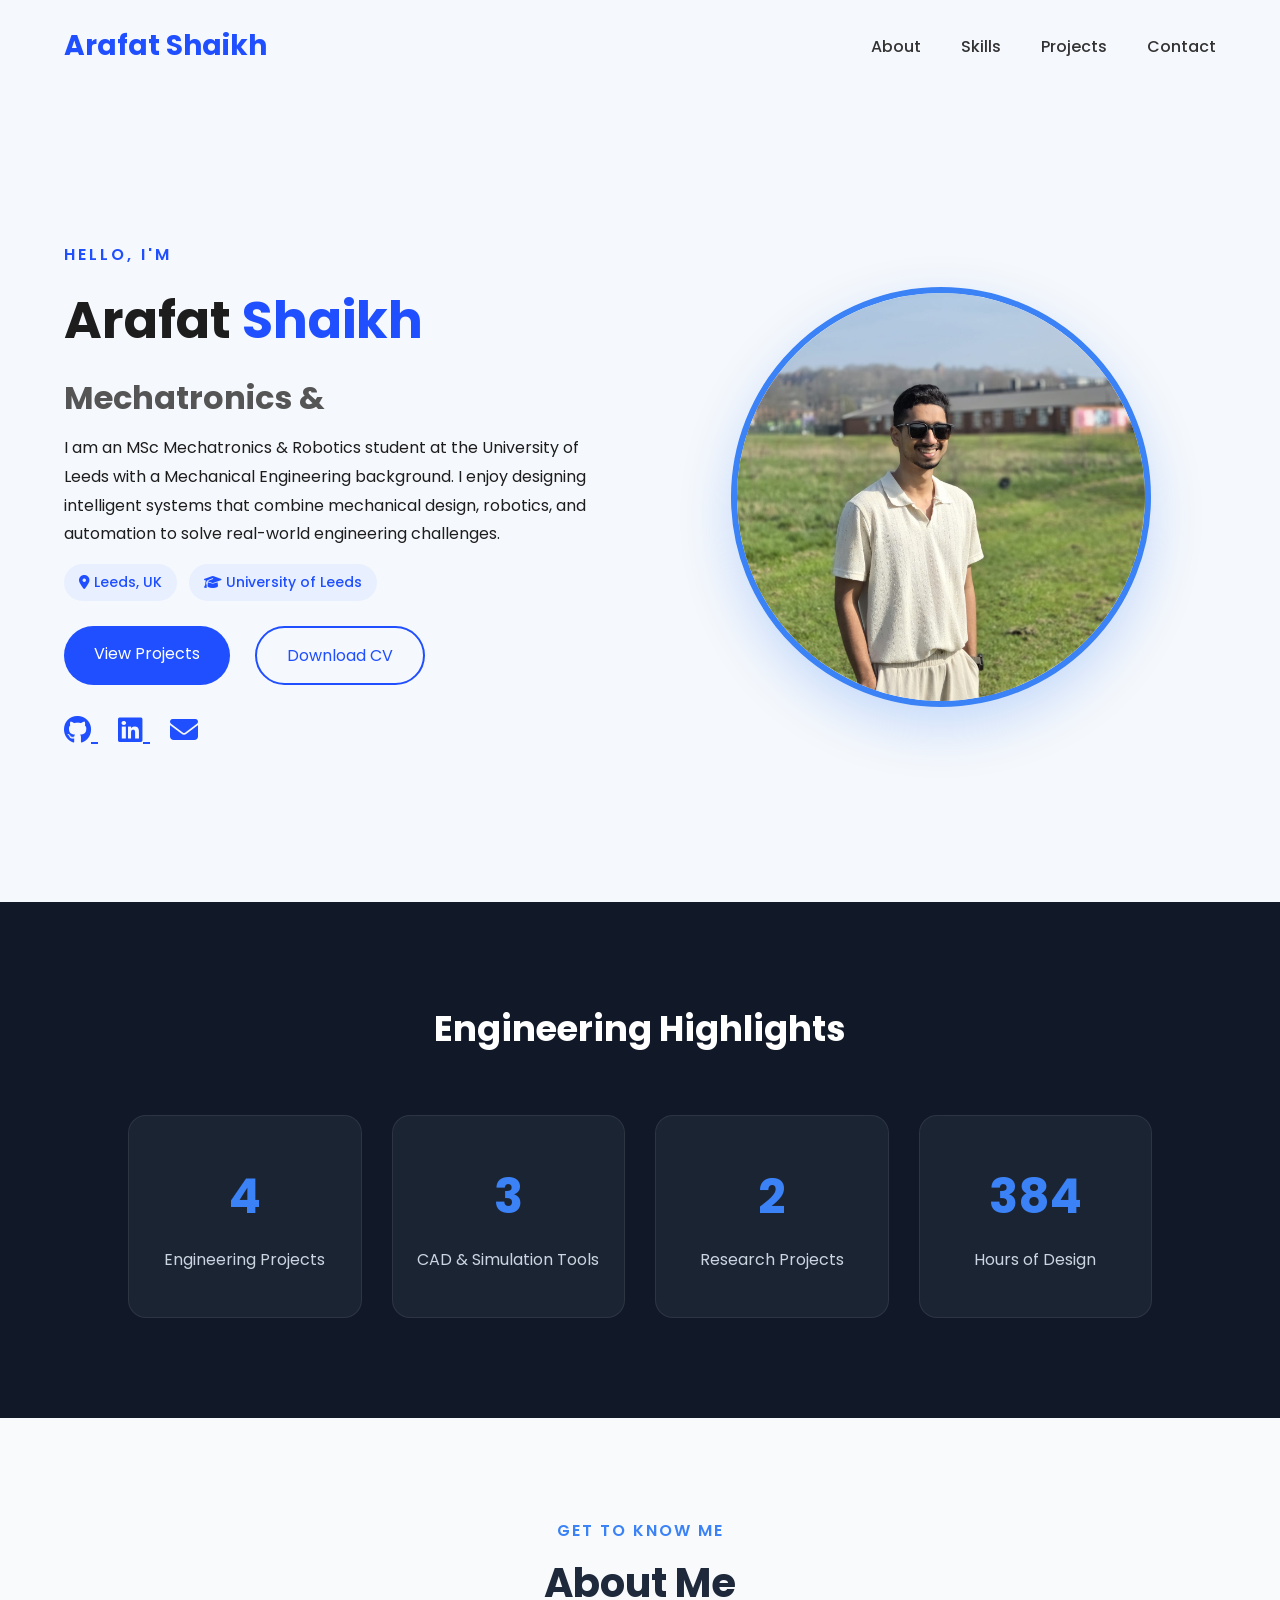
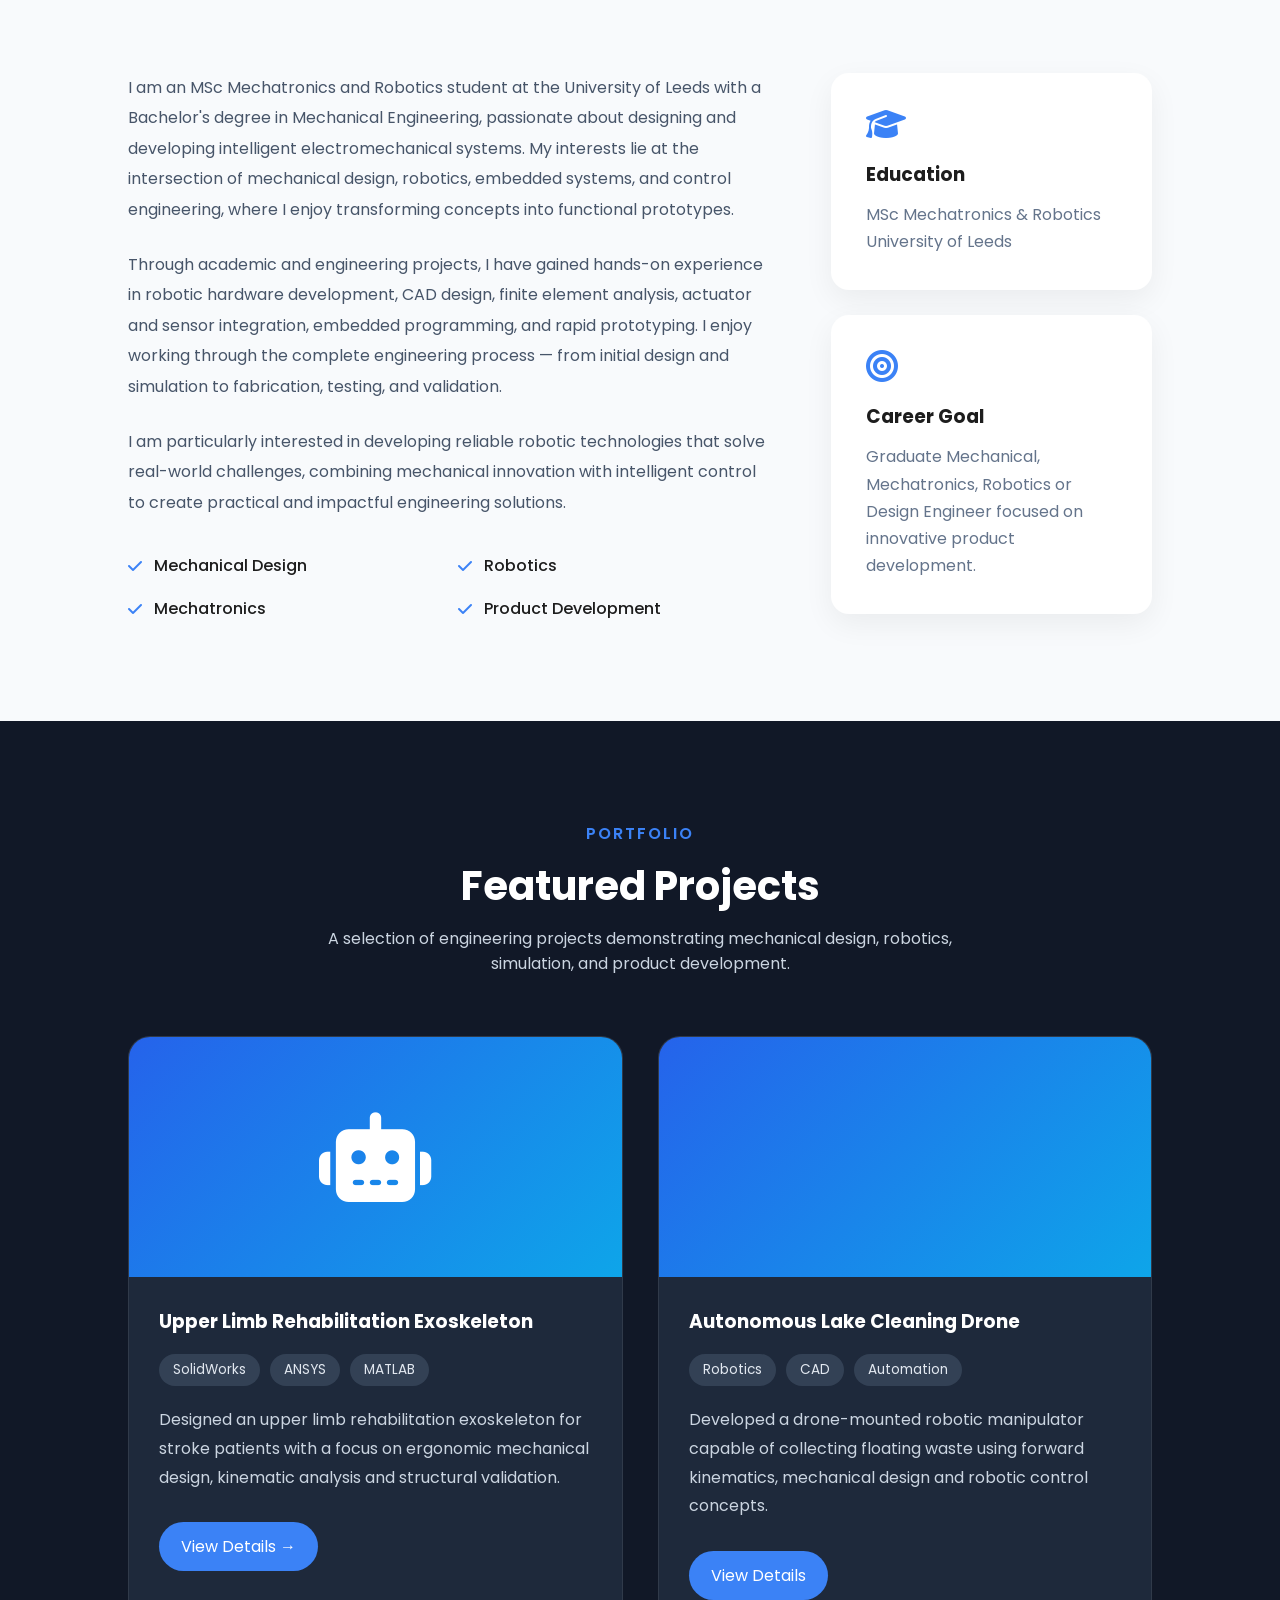
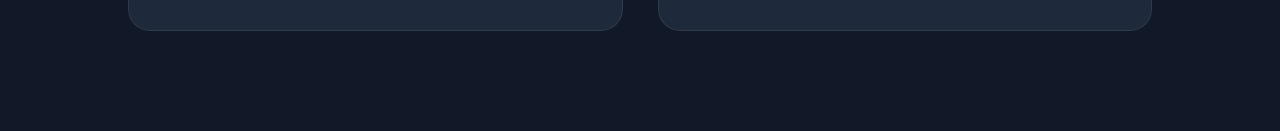
==== index.html @ 7d13680a "Added resume,dp" ====
<!DOCTYPE html>
<html lang="en">

<head>

    <meta charset="UTF-8">
    <meta name="viewport" content="width=device-width, initial-scale=1.0">

    <title>Arafat Shaikh | Mechatronics & Robotics Engineer</title>

    <link rel="stylesheet" href="css/style.css">

    <!-- Google Font -->
    <link href="https://fonts.googleapis.com/css2?family=Poppins:wght@300;400;500;600;700&display=swap"
        rel="stylesheet">

    <!-- Font Awesome -->
    <link rel="stylesheet"
        href="https://cdnjs.cloudflare.com/ajax/libs/font-awesome/6.7.1/css/all.min.css">

</head>

<body>

    <!-- ================= NAVBAR ================= -->

    <header>

        <nav class="navbar">

            <h2 class="logo">
    <span>Arafat </span> Shaikh
</h2>

            <ul class="nav-links">

                <li><a href="#about">About</a></li>
                <li><a href="#skills">Skills</a></li>
                <li><a href="#projects">Projects</a></li>
                <li><a href="#contact">Contact</a></li>

            </ul>

        </nav>

    </header>



    <!-- ================= HERO ================= -->

    <!-- ================= HERO ================= -->

<section class="hero">

    <div class="hero-left">

        <p class="small-text">HELLO, I'M</p>

        <h1>
            Arafat <span>Shaikh</span>
        </h1>

        <h3>
            <span id="typing"></span>
        </h3>

        <p class="description">
            I am an MSc Mechatronics & Robotics student at the University of Leeds with a Mechanical Engineering background. I enjoy designing intelligent systems that combine mechanical design, robotics, and automation to solve real-world engineering challenges.
        </p>
        <div class="hero-tags">
            <span><i class="fa-solid fa-location-dot"></i> Leeds, UK</span>
            <span><i class="fa-solid fa-graduation-cap"></i> University of Leeds</span>
        </div>

        <div class="buttons">

            <a href="#projects" class="btn-primary">
                View Projects
            </a>

            <a href="assets/ArafatSResume.pdf"
   download="Arafat_Shaikh_CV.pdf"
   class="btn-secondary">
    Download CV
</a>

        </div>

        <div class="socials">

    <a href="https://github.com/arafatshaikh09" target="_blank" aria-label="GitHub">
        <i class="fab fa-github"></i>
    </a>

    <a href="https://www.linkedin.com/in/arafat-shaikh09/" target="_blank" aria-label="LinkedIn">
        <i class="fab fa-linkedin"></i>
    </a>

    <a href="mailto:arafatshaikh09@outlook.com" aria-label="Email">
        <i class="fas fa-envelope"></i>
    </a>

</div>


    </div>

    <div class="hero-right">

        <div class="profile-card">

           <img src="images/profile/DP.jpg" alt="Arafat Shaikh">
</div>

        </div>

    </div>

</section>


<!-- ================= STATS ================= -->

<section class="stats" id="stats">

    <h2 class="section-title">Engineering Highlights</h2>

    <div class="stats-container">

        <div class="stat-card">
            <h2 class="counter" data-target="8">0</h2>
            <p>Engineering Projects</p>
        </div>

        <div class="stat-card">
            <h2 class="counter" data-target="6">0</h2>
            <p>CAD & Simulation Tools</p>
        </div>

        <div class="stat-card">
            <h2 class="counter" data-target="3">0</h2>
            <p>Research Projects</p>
        </div>

        <div class="stat-card">
            <h2 class="counter" data-target="1000">0</h2>
            <p>Hours of Design</p>
        </div>

    </div>

</section>
<!-- ================= ABOUT ================= -->

<section class="about" id="about">

    <div class="about-header">
        <p class="section-subtitle">Get to Know Me</p>
        <h2>About Me</h2>
    </div>

    <div class="about-content">

        <div class="about-text">

            <p>
               I am an MSc Mechatronics and Robotics student at the University of Leeds with a Bachelor's degree in Mechanical Engineering, passionate about designing and developing intelligent electromechanical systems. My interests lie at the intersection of mechanical design, robotics, embedded systems, and control engineering, where I enjoy transforming concepts into functional prototypes.

            <p>
                Through academic and engineering projects, I have gained hands-on experience in robotic hardware development, CAD design, finite element analysis, actuator and sensor integration, embedded programming, and rapid prototyping. I enjoy working through the complete engineering process — from initial design and simulation to fabrication, testing, and validation.
            <p>
               I am particularly interested in developing reliable robotic technologies that solve real-world challenges, combining mechanical innovation with intelligent control to create practical and impactful engineering solutions.
            </p>

            <div class="about-highlights">

                <div>
                    <i class="fa-solid fa-check"></i>
                    Mechanical Design
                </div>

                <div>
                    <i class="fa-solid fa-check"></i>
                    Robotics
                </div>

                <div>
                    <i class="fa-solid fa-check"></i>
                    Mechatronics
                </div>

                <div>
                    <i class="fa-solid fa-check"></i>
                    Product Development
                </div>

            </div>

        </div>

        <div class="about-cards">

            <div class="info-card">

                <i class="fa-solid fa-graduation-cap"></i>

                <h3>Education</h3>

                <p>
                    MSc Mechatronics & Robotics<br>
                    University of Leeds
                </p>

            </div>

            <div class="info-card">

                <i class="fa-solid fa-bullseye"></i>

                <h3>Career Goal</h3>

                <p>
                    Graduate Mechanical, Mechatronics, Robotics or Design Engineer focused on innovative product development.
                </p>

            </div>

        </div>

    </div>

</section>

<!-- ================= PROJECTS ================= -->

<section class="projects" id="projects">

    <div class="projects-header">

        <p class="section-subtitle">Portfolio</p>

        <h2>Featured Projects</h2>

        <p class="projects-intro">
            A selection of engineering projects demonstrating mechanical design,
            robotics, simulation, and product development.
        </p>

    </div>

    <div class="projects-grid">

        <!-- Project 1 -->

        <div class="project-card">

            <div class="project-image">

                <i class="fa-solid fa-robot"></i>

            </div>

            <div class="project-content">

                <h3>Upper Limb Rehabilitation Exoskeleton</h3>

                <div class="project-tags">

                    <span>SolidWorks</span>
                    <span>ANSYS</span>
                    <span>MATLAB</span>

                </div>

                <p>

                    Designed an upper limb rehabilitation exoskeleton for stroke
                    patients with a focus on ergonomic mechanical design,
                    kinematic analysis and structural validation.

                </p>

                <div class="project-buttons">

                  <a href="projects/wrist-exoskeleton.html" class="project-btn">
    View Details →
</a>

                </div>

            </div>

        </div>

        <!-- Project 2 -->

        <div class="project-card">

            <div class="project-image">

                <i class="fa-solid fa-drone"></i>

            </div>

            <div class="project-content">

                <h3>Autonomous Lake Cleaning Drone</h3>

                <div class="project-tags">

                    <span>Robotics</span>
                    <span>CAD</span>
                    <span>Automation</span>

                </div>

                <p>

                    Developed a drone-mounted robotic manipulator capable of
                    collecting floating waste using forward kinematics,
                    mechanical design and robotic control concepts.

                </p>

                <div class="project-buttons">

                   <a href="pages/drone.html" class="project-btn">
    View Details
</a>
                </div>

            </div>

        </div>

    </div>

</section>

<script src="js/script.js"></script>

</body>

</html>
---- css/style.css ----
*{
    margin:0;
    padding:0;
    box-sizing:border-box;
    scroll-behavior:smooth;
}

body{

    font-family:'Poppins',sans-serif;
    background:#f5f8fc;
    color:#1d1d1d;

}

.navbar{

    width:90%;
    margin:auto;

    display:flex;
    justify-content:space-between;
    align-items:center;

    padding:25px 0;

}

.logo{

    font-size:28px;
    color:#1f4fff;

}

.nav-links{

    display:flex;
    list-style:none;
    gap:40px;

}

.nav-links a{

    text-decoration:none;
    color:#333;
    font-weight:500;

}

.nav-links a:hover{

    color:#1f4fff;

}

.hero{

    width:90%;
    margin:auto;

    min-height:90vh;

    display:flex;
    justify-content:space-between;
    align-items:center;

    gap:50px;

}

.hero-left{

    flex:1;

}

.small-text{

    color:#1f4fff;
    letter-spacing:3px;
    font-weight:600;

}

.hero h1{

    font-size:clamp(35px,4vw,60px);
    margin:15px 0;
    white-space:nowrap;

}

.hero h1 span{

    color:#1f4fff;

}

.hero h3{

    font-size:32px;
    color:#555;
    height:40px;

}

.description{

    margin:20px 0 10px;
    line-height:1.8;
    max-width:600px;

}

.hero-tags{

    display:flex;
    flex-wrap:wrap;
    gap:12px;
    margin-top:15px;

}


.hero-tags span{

    background:#e8efff;
    color:#1f4fff;

    padding:8px 15px;

    border-radius:20px;

    font-size:14px;
    font-weight:500;

}

.buttons{

display:flex;
gap:25px;
margin-top:25px;

}

.btn-primary{

    background:#1f4fff;
    color:white;

    padding:15px 30px;
    border-radius:40px;

    text-decoration:none;

    transition:.3s;

}

.btn-primary:hover{

    transform:translateY(-4px);

}

.btn-secondary{

    border:2px solid #1f4fff;
    color:#1f4fff;

    padding:15px 30px;

    border-radius:40px;

    text-decoration:none;

}

.socials{

margin-top:25px;

}

.socials a{

    color:#1f4fff;
    font-size:28px;
    margin-right:20px;

}

.hero-right{

    flex:1;

    display:flex;
    justify-content:center;

}

.profile-card{

    width:420px;
    height:420px;

    border-radius:50%;

    background:white;

    box-shadow:0 20px 50px rgba(0,0,0,.08);

    overflow:hidden;

}

.profile-card img{

    width:100%;
    height:100%;

    object-fit:cover;

}

/* MOBILE */

@media(max-width:900px){

.hero{

flex-direction:column-reverse;
text-align:center;

}

.nav-links{

display:none;

}

.hero h1{

font-size:50px;

}

.profile-card{

width:300px;
height:300px;

}

.description{

margin:auto;
margin-top:20px;

}

.buttons{

justify-content:center;
margin-top:30px;

}

}
/* ================= STATS ================= */

.stats{
    padding:100px 10%;
    background:#111827;
}

.section-title{
    text-align:center;
    font-size:2.2rem;
    margin-bottom:60px;
    color:white;
}

.stats-container{

    display:grid;
    grid-template-columns:repeat(auto-fit,minmax(220px,1fr));
    gap:30px;

}

.stat-card{

    background:#1b2433;

    border-radius:18px;

    padding:45px 20px;

    text-align:center;

    transition:.35s;

    border:1px solid rgba(255,255,255,.08);

}

.stat-card:hover{

    transform:translateY(-10px);

    box-shadow:0 15px 40px rgba(59,130,246,.25);

}

.stat-card h2{

    font-size:3rem;

    color:#3B82F6;

    margin-bottom:15px;

}

.stat-card p{

    color:#cbd5e1;

    font-size:1rem;

    line-height:1.5;

}
/* ================= ABOUT ================= */

.about{

    padding:100px 10%;
    background:#f8fafc;

}

.about-header{

    text-align:center;
    margin-bottom:60px;

}

.section-subtitle{

    color:#3B82F6;
    font-weight:600;
    letter-spacing:2px;
    text-transform:uppercase;
    margin-bottom:10px;

}

.about-header h2{

    font-size:2.5rem;
    color:#1e293b;

}

.about-content{

    display:grid;
    grid-template-columns:2fr 1fr;
    gap:60px;
    align-items:start;

}

.about-text p{

    line-height:1.9;
    color:#475569;
    margin-bottom:25px;

}

.about-highlights{

    display:grid;
    grid-template-columns:repeat(2,1fr);
    gap:18px;
    margin-top:35px;

}

.about-highlights div{

    display:flex;
    align-items:center;
    gap:12px;
    font-weight:500;

}

.about-highlights i{

    color:#3B82F6;

}

.about-cards{

    display:flex;
    flex-direction:column;
    gap:25px;

}

.info-card{

    background:white;
    border-radius:18px;
    padding:35px;
    box-shadow:0 10px 30px rgba(0,0,0,.06);
    transition:.3s;

}

.info-card:hover{

    transform:translateY(-8px);

}

.info-card i{

    font-size:2rem;
    color:#3B82F6;
    margin-bottom:20px;

}

.info-card h3{

    margin-bottom:12px;

}

.info-card p{

    color:#64748b;
    line-height:1.7;

}

@media(max-width:900px){

.about-content{

grid-template-columns:1fr;

}

.about-highlights{

grid-template-columns:1fr;

}

}
/* ================= PROJECTS ================= */

.projects{

    padding:100px 10%;
    background:#111827;

}

.projects-header{

    text-align:center;
    margin-bottom:60px;

}

.projects-header h2{

    color:white;
    font-size:2.5rem;
    margin:10px 0;

}

.projects-intro{

    color:#cbd5e1;
    max-width:700px;
    margin:0 auto;

}

.projects-grid{

    display:grid;
    grid-template-columns:repeat(auto-fit,minmax(360px,1fr));
    gap:35px;

}

.project-card{

    background:#1e293b;

    border-radius:22px;

    overflow:hidden;

    transition:.35s;

    border:1px solid rgba(255,255,255,.08);

}

.project-card:hover{

    transform:translateY(-10px);

    box-shadow:0 18px 45px rgba(59,130,246,.25);

}

.project-image{

    height:240px;

    background:linear-gradient(135deg,#2563eb,#0ea5e9);

    display:flex;
    justify-content:center;
    align-items:center;

}

.project-image i{

    font-size:90px;
    color:white;

}

.project-content{

    padding:30px;

}

.project-content h3{

    color:white;
    margin-bottom:18px;

}

.project-tags{

    display:flex;
    flex-wrap:wrap;
    gap:10px;
    margin-bottom:20px;

}

.project-tags span{

    background:#334155;
    color:#e2e8f0;
    padding:6px 14px;
    border-radius:25px;
    font-size:.85rem;

}

.project-content p{

    color:#cbd5e1;
    line-height:1.8;
    margin-bottom:30px;

}

.project-btn{

    display:inline-block;

    padding:12px 22px;

    background:#3B82F6;

    color:white;

    border-radius:30px;

    text-decoration:none;

    transition:.3s;

}

.project-btn:hover{

    background:#2563eb;

}
.profile-card{

    width:420px;
    height:420px;

    border-radius:50%;

    overflow:hidden;

    border:6px solid #3B82F6;

    box-shadow:0 20px 50px rgba(59,130,246,.25);

}
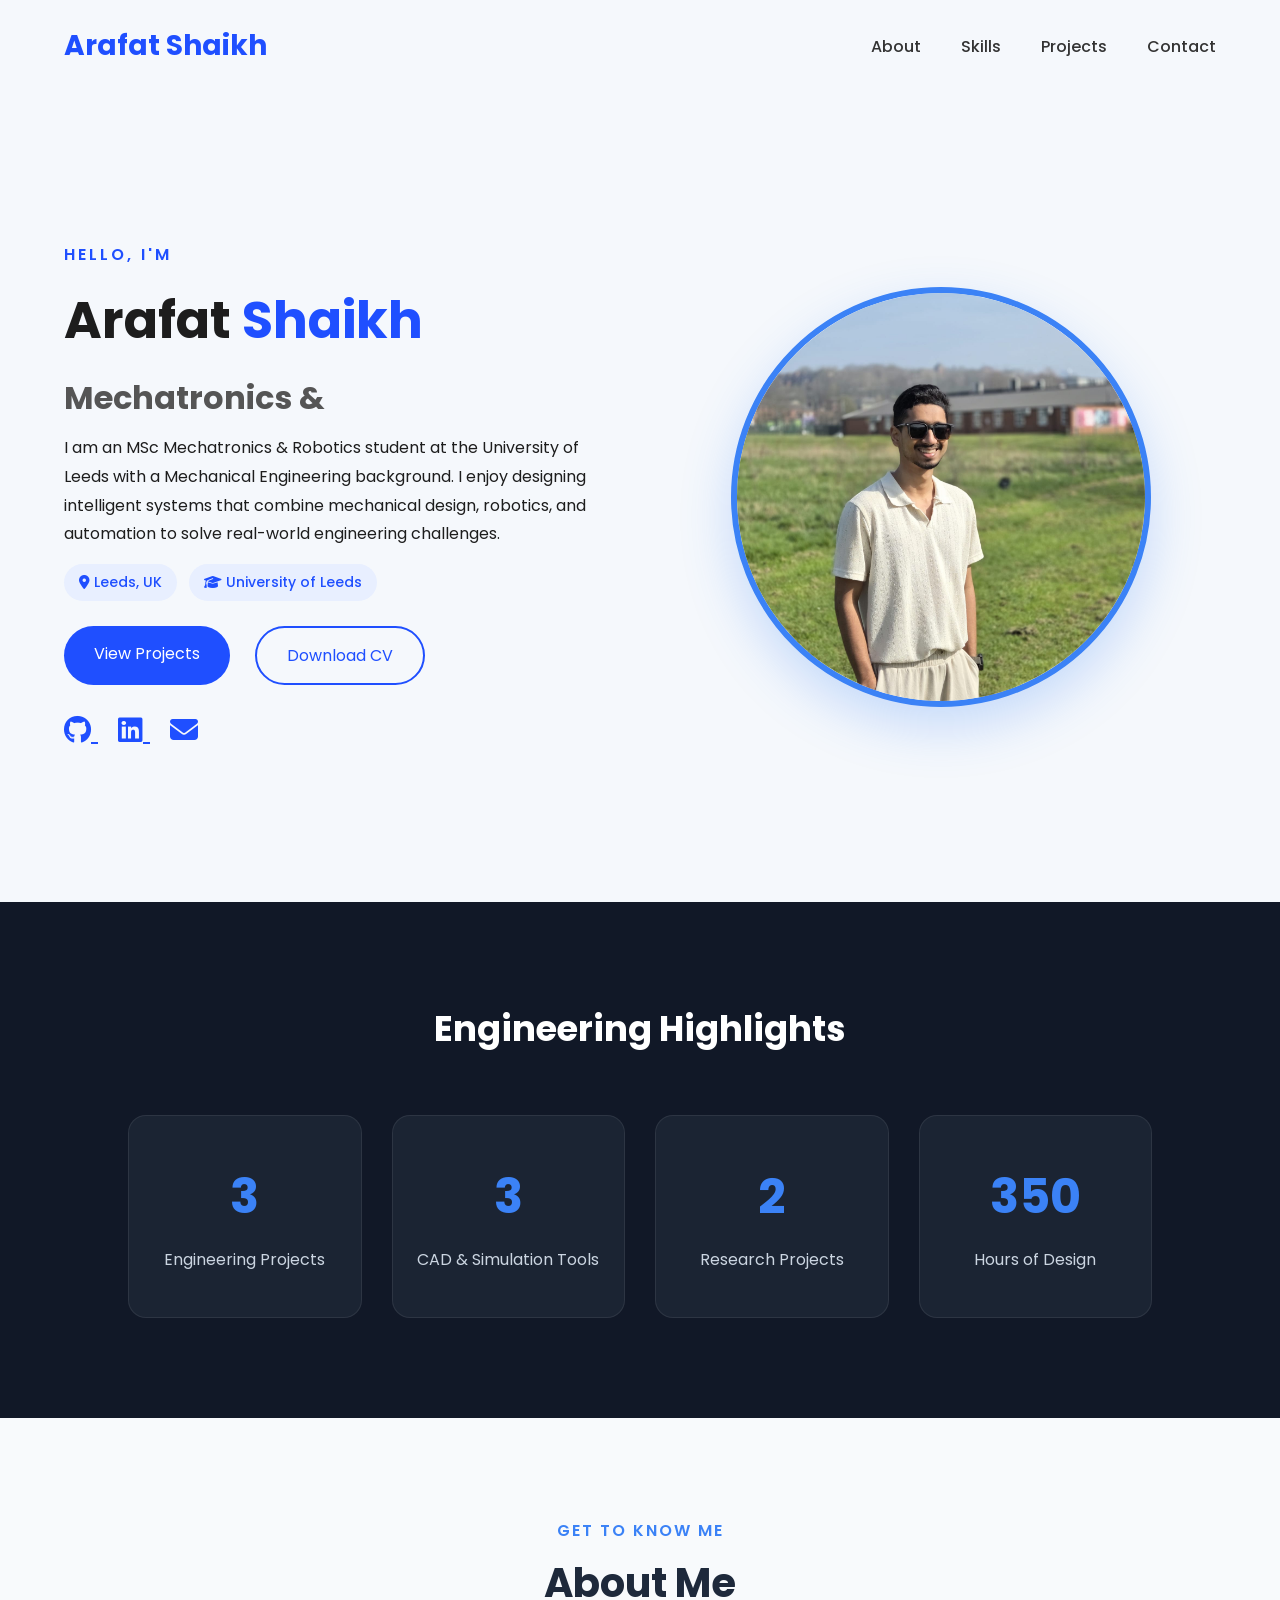
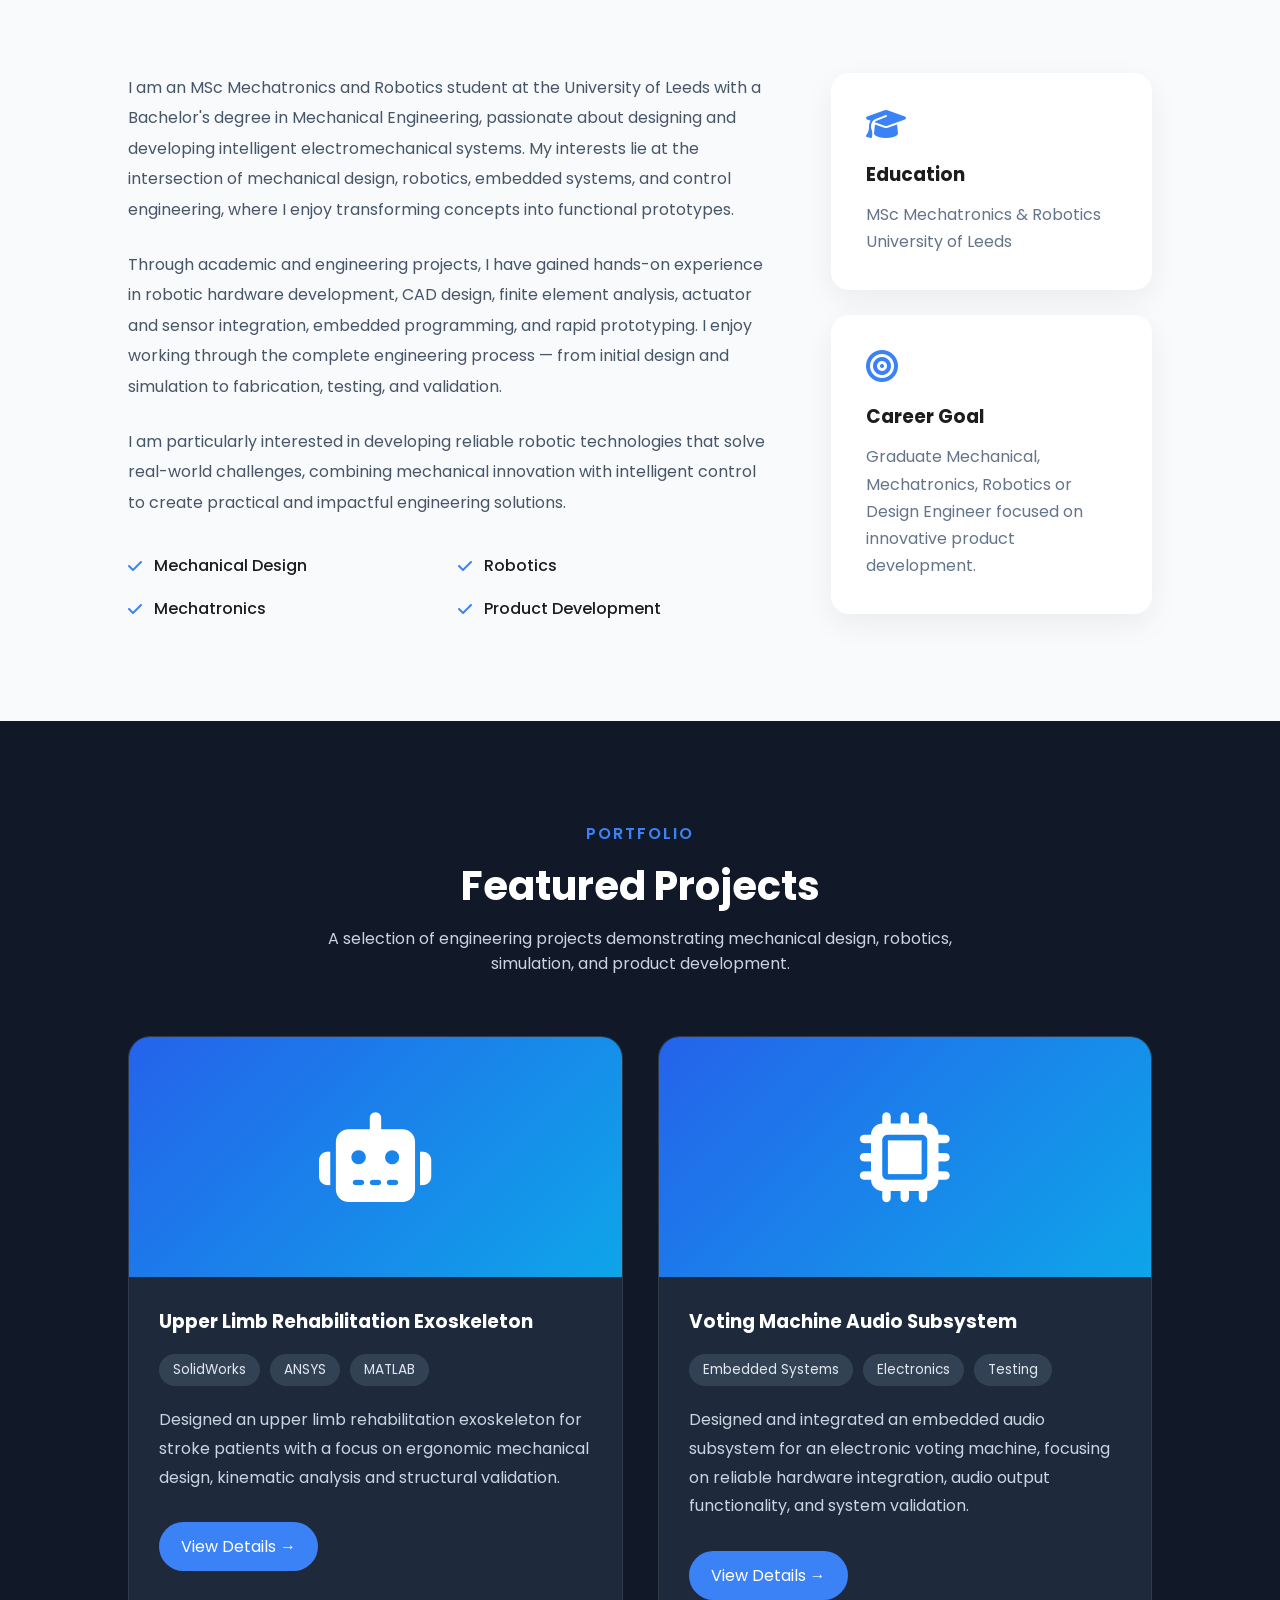
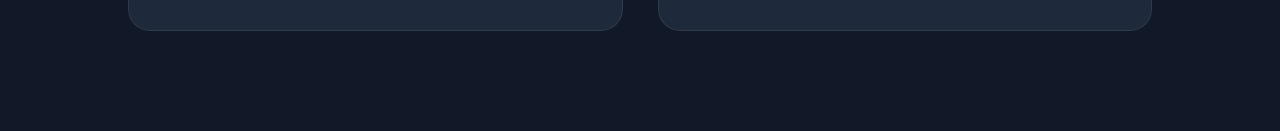
==== commit a3b33eb6: "added project 2" ====
--- a/index.html
+++ b/index.html
@@ -295,46 +295,43 @@
 
         <!-- Project 2 -->
 
-        <div class="project-card">
-
-            <div class="project-image">
-
-                <i class="fa-solid fa-drone"></i>
-
-            </div>
-
-            <div class="project-content">
-
-                <h3>Autonomous Lake Cleaning Drone</h3>
-
-                <div class="project-tags">
-
-                    <span>Robotics</span>
-                    <span>CAD</span>
-                    <span>Automation</span>
-
-                </div>
-
-                <p>
-
-                    Developed a drone-mounted robotic manipulator capable of
-                    collecting floating waste using forward kinematics,
-                    mechanical design and robotic control concepts.
-
-                </p>
-
-                <div class="project-buttons">
-
-                   <a href="pages/drone.html" class="project-btn">
-    View Details
-</a>
-                </div>
-
-            </div>
-
-        </div>
-
-    </div>
+       <div class="project-card">
+
+    <div class="project-image">
+
+        <i class="fa-solid fa-microchip"></i>
+
+    </div>
+
+    <div class="project-content">
+
+        <h3>Voting Machine Audio Subsystem</h3>
+
+        <div class="project-tags">
+
+            <span>Embedded Systems</span>
+            <span>Electronics</span>
+            <span>Testing</span>
+
+        </div>
+
+        <p>
+            Designed and integrated an embedded audio subsystem for an electronic
+            voting machine, focusing on reliable hardware integration, audio
+            output functionality, and system validation.
+        </p>
+
+        <div class="project-buttons">
+
+            <a href="projects/voting-machine.html" class="project-btn">
+                View Details →
+            </a>
+
+        </div>
+
+    </div>
+
+</div>
 
 </section>
 
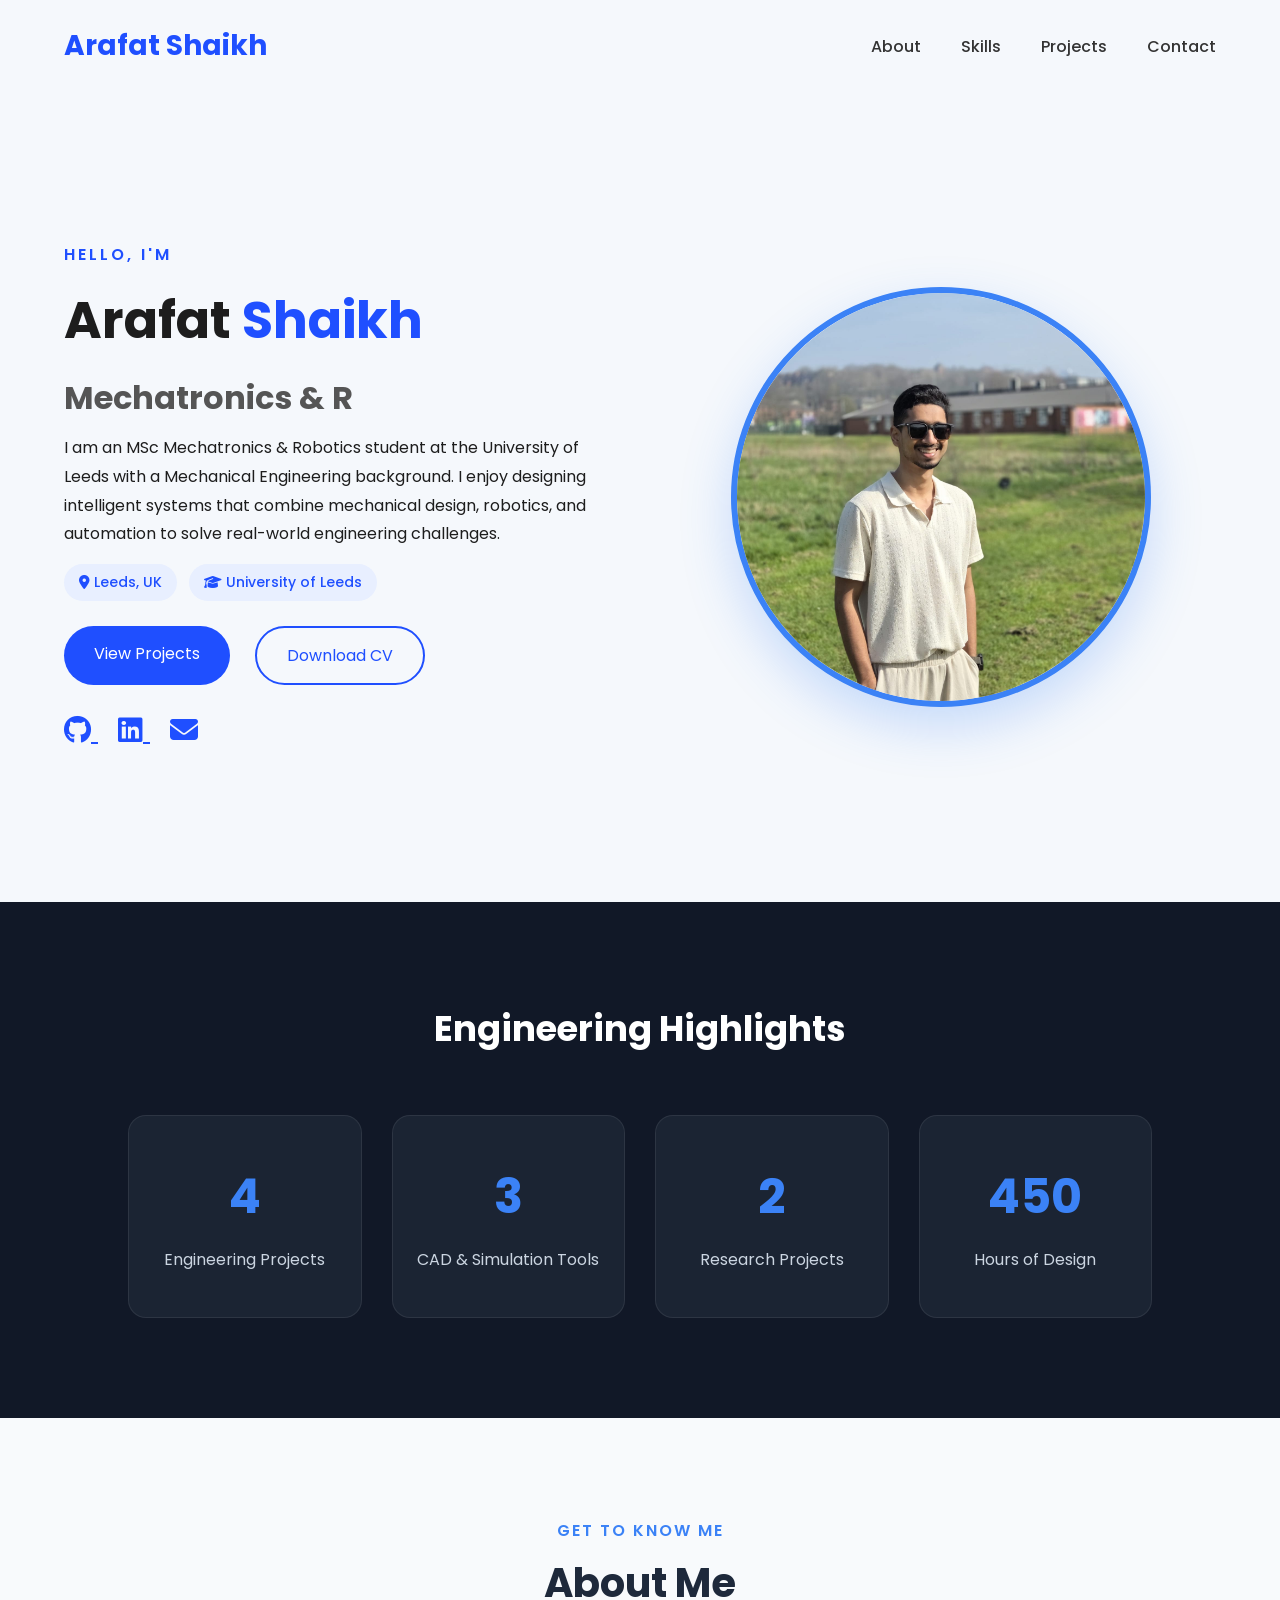
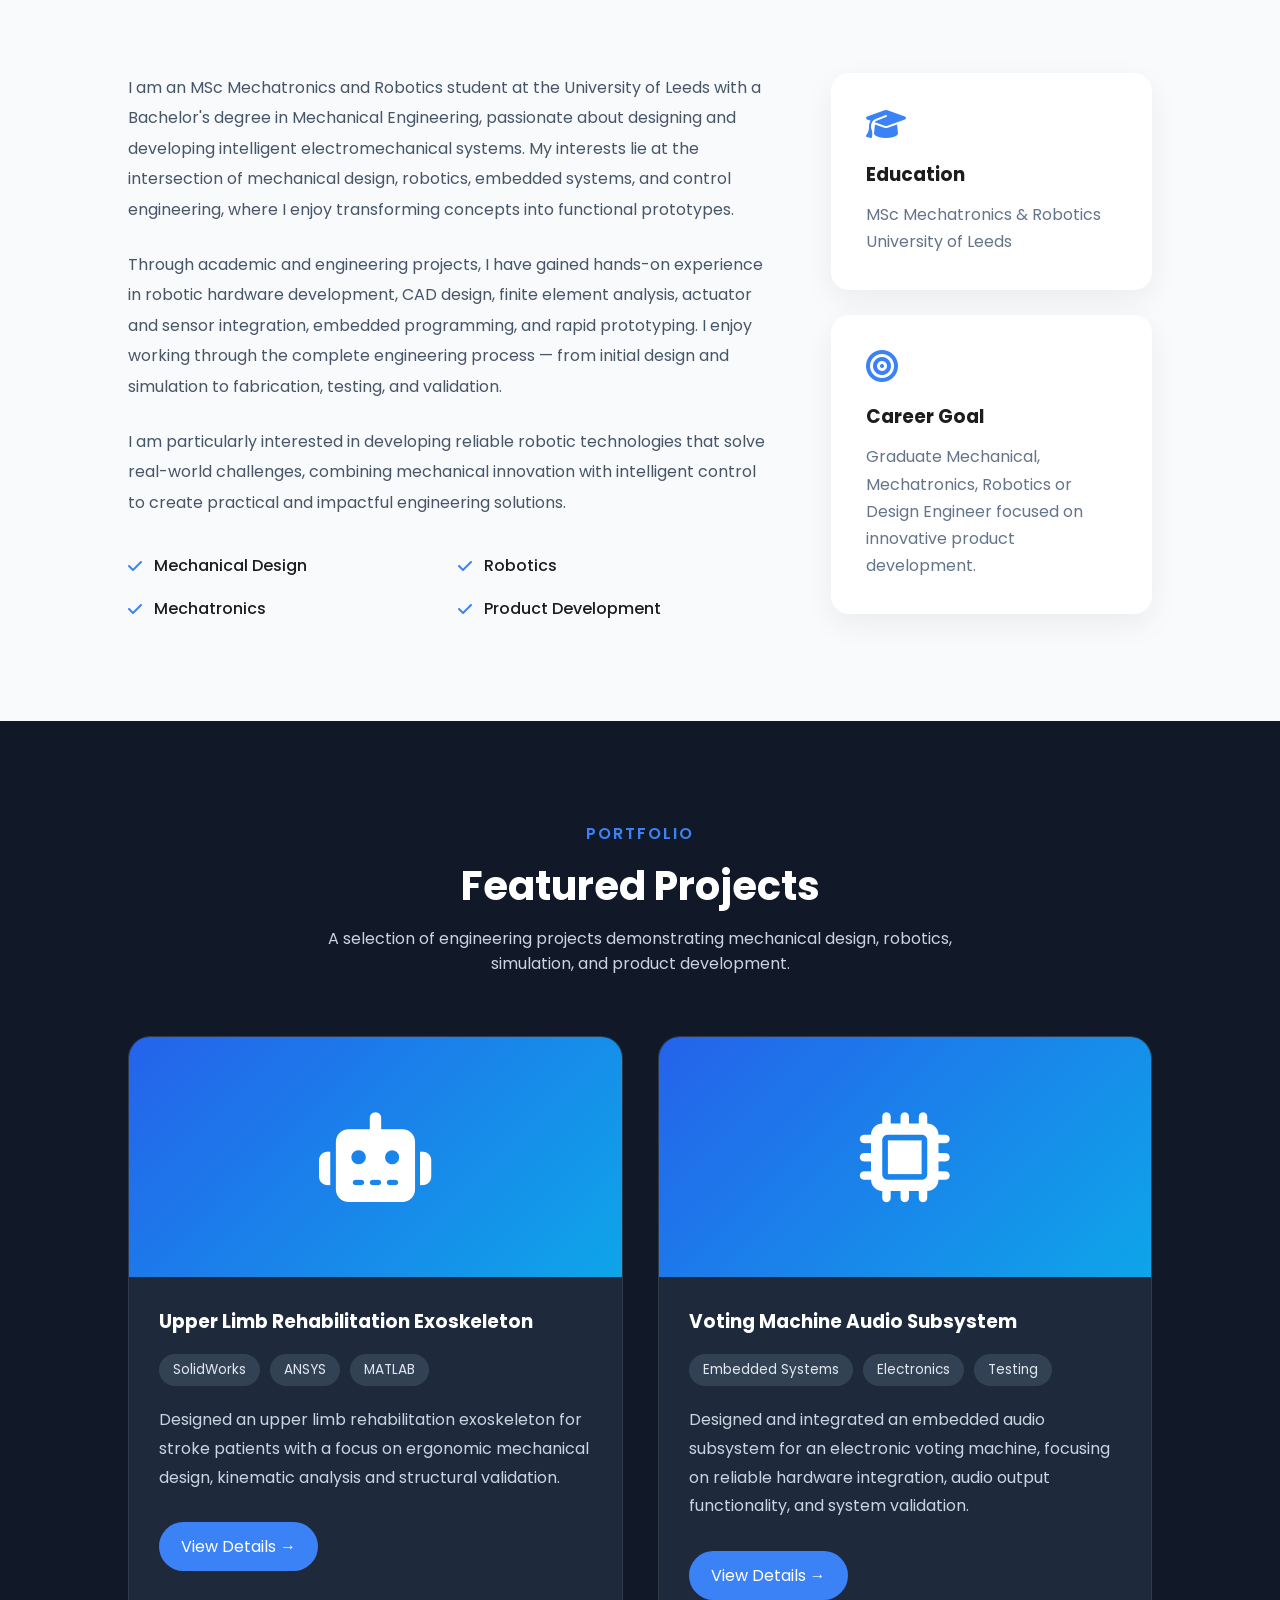
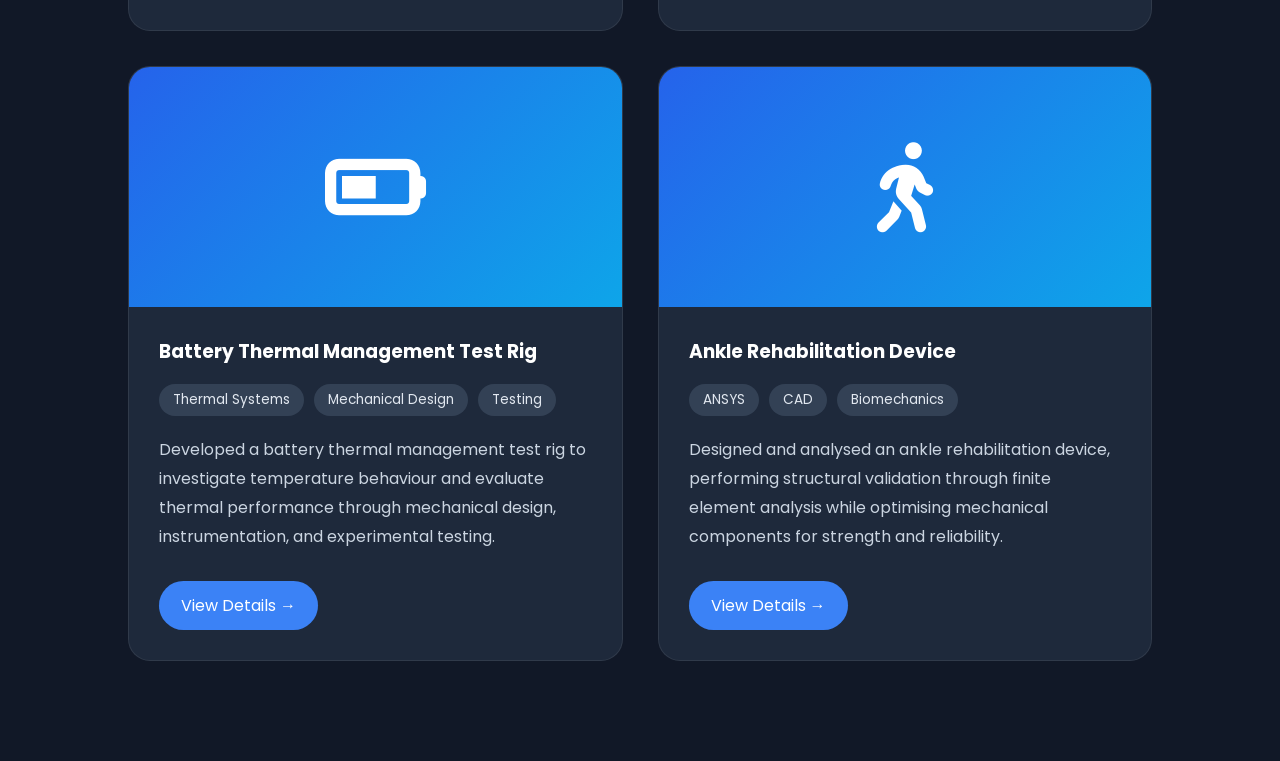
==== commit 0d975187: "added projects 3,4" ====
--- a/index.html
+++ b/index.html
@@ -332,6 +332,81 @@
     </div>
 
 </div>
+<div class="project-card">
+
+    <div class="project-image">
+
+        <i class="fa-solid fa-battery-half"></i>
+
+    </div>
+
+    <div class="project-content">
+
+        <h3>Battery Thermal Management Test Rig</h3>
+
+        <div class="project-tags">
+
+            <span>Thermal Systems</span>
+            <span>Mechanical Design</span>
+            <span>Testing</span>
+
+        </div>
+
+        <p>
+            Developed a battery thermal management test rig to investigate
+            temperature behaviour and evaluate thermal performance through
+            mechanical design, instrumentation, and experimental testing.
+        </p>
+
+        <div class="project-buttons">
+
+            <a href="projects/battery-test-rig.html" class="project-btn">
+                View Details →
+            </a>
+
+        </div>
+
+    </div>
+
+</div>
+
+<div class="project-card">
+
+    <div class="project-image">
+
+        <i class="fa-solid fa-person-walking"></i>
+
+    </div>
+
+    <div class="project-content">
+
+        <h3>Ankle Rehabilitation Device</h3>
+
+        <div class="project-tags">
+
+            <span>ANSYS</span>
+            <span>CAD</span>
+            <span>Biomechanics</span>
+
+        </div>
+
+        <p>
+            Designed and analysed an ankle rehabilitation device, performing
+            structural validation through finite element analysis while
+            optimising mechanical components for strength and reliability.
+        </p>
+
+        <div class="project-buttons">
+
+            <a href="projects/ankle-rehabilitation.html" class="project-btn">
+                View Details →
+            </a>
+
+        </div>
+
+    </div>
+
+</div>
 
 </section>
 
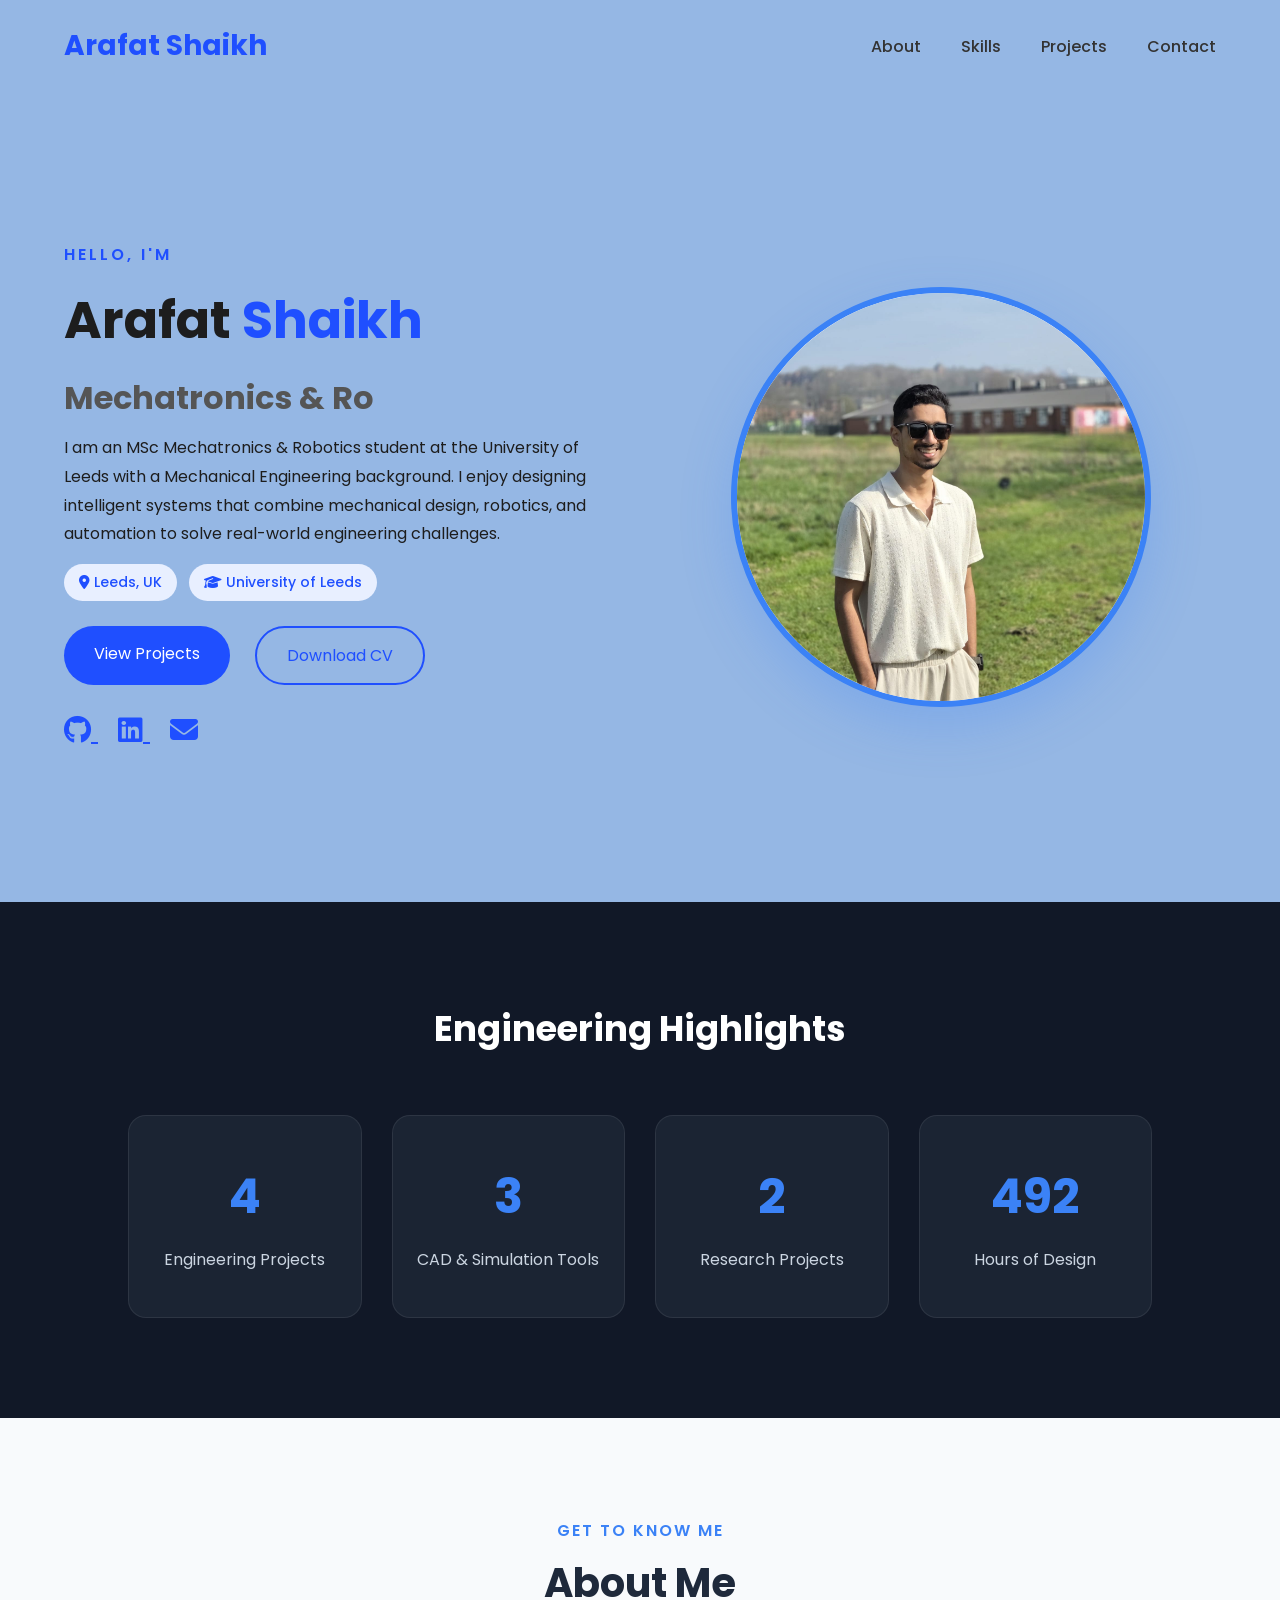
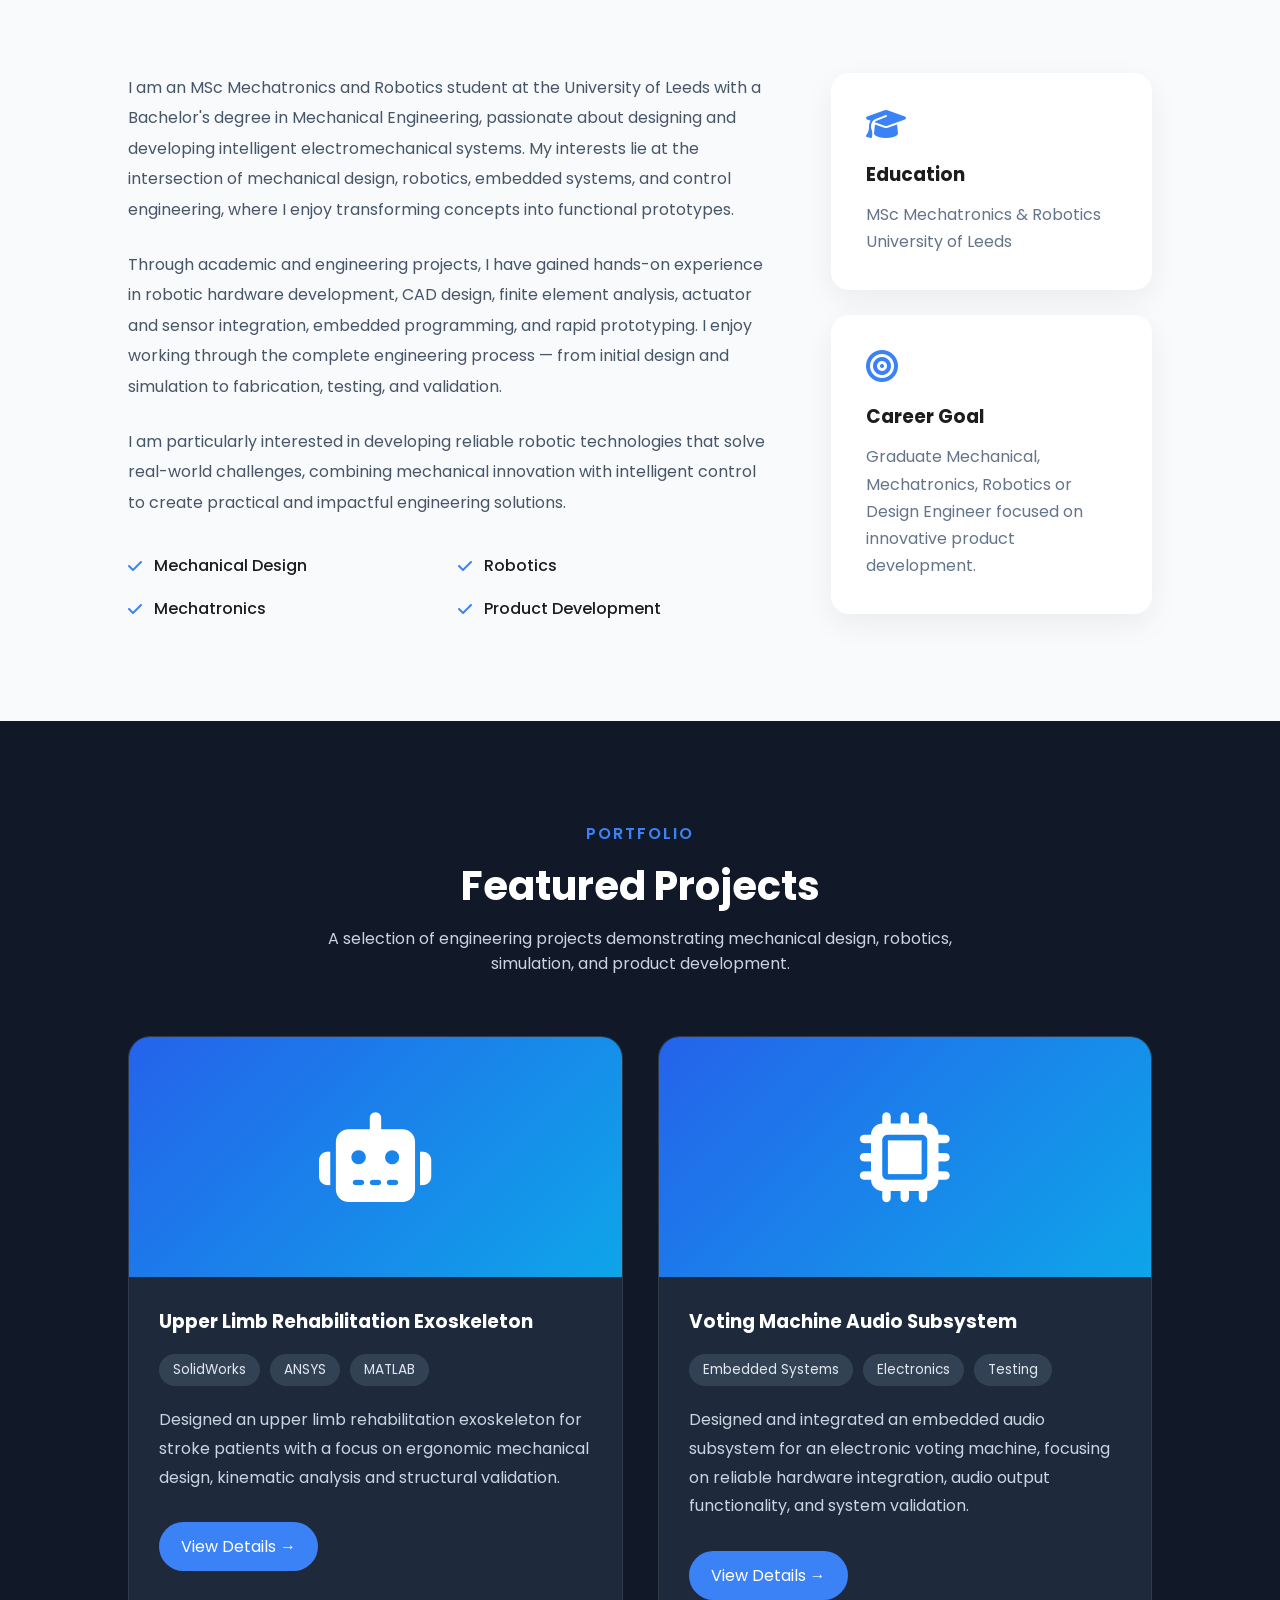
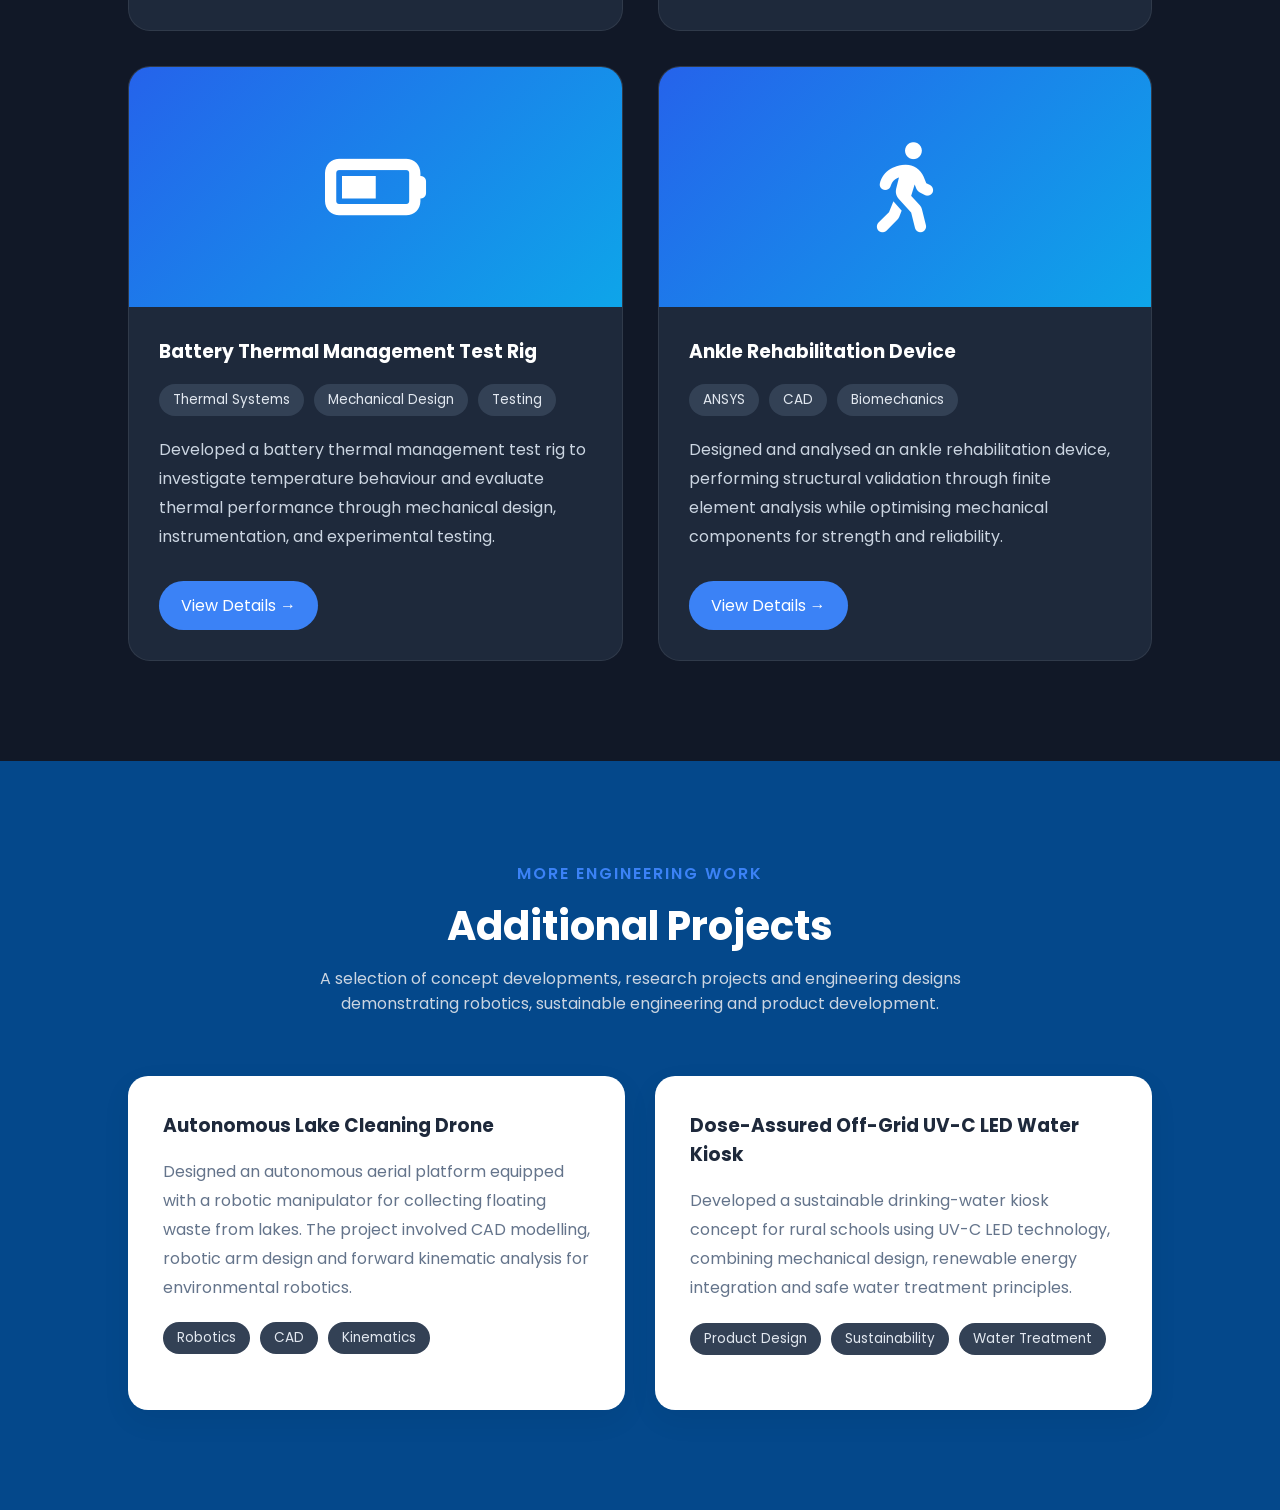
==== commit 4650f868: "added additional projects" ====
--- a/index.html
+++ b/index.html
@@ -409,6 +409,76 @@
 </div>
 
 </section>
+<!-- ================= ADDITIONAL PROJECTS ================= -->
+
+<section class="additional-projects" id="additional-projects">
+
+    <div class="projects-header">
+
+        <p class="section-subtitle">More Engineering Work</p>
+
+        <h2>Additional Projects</h2>
+
+        <p class="projects-intro">
+            A selection of concept developments, research projects and engineering
+            designs demonstrating robotics, sustainable engineering and product development.
+        </p>
+
+    </div>
+
+    <div class="additional-grid">
+
+        <!-- Project 1 -->
+
+        <div class="additional-card">
+
+
+            <h3>Autonomous Lake Cleaning Drone</h3>
+
+            <p>
+                Designed an autonomous aerial platform equipped with a robotic
+                manipulator for collecting floating waste from lakes. The project
+                involved CAD modelling, robotic arm design and forward kinematic
+                analysis for environmental robotics.
+            </p>
+
+            <div class="project-tags">
+
+                <span>Robotics</span>
+                <span>CAD</span>
+                <span>Kinematics</span>
+
+            </div>
+
+        </div>
+
+
+        <!-- Project 2 -->
+
+        <div class="additional-card">
+
+
+            <h3>Dose-Assured Off-Grid UV-C LED Water Kiosk</h3>
+
+            <p>
+                Developed a sustainable drinking-water kiosk concept for rural
+                schools using UV-C LED technology, combining mechanical design,
+                renewable energy integration and safe water treatment principles.
+            </p>
+
+            <div class="project-tags">
+
+                <span>Product Design</span>
+                <span>Sustainability</span>
+                <span>Water Treatment</span>
+
+            </div>
+
+        </div>
+
+    </div>
+
+</section>
 
 <script src="js/script.js"></script>
 
--- a/css/style.css
+++ b/css/style.css
@@ -8,7 +8,7 @@
 body{
 
     font-family:'Poppins',sans-serif;
-    background:#f5f8fc;
+    background:#95b7e4;
     color:#1d1d1d;
 
 }
@@ -627,4 +627,70 @@
 
     box-shadow:0 20px 50px rgba(59,130,246,.25);
 
+}
+/* ================= ADDITIONAL PROJECTS ================= */
+
+.additional-projects{
+
+    padding:100px 10%;
+    background:#04488b;
+
+}
+
+.additional-grid{
+
+    display:grid;
+    grid-template-columns:repeat(auto-fit,minmax(350px,1fr));
+    gap:30px;
+
+}
+
+.additional-card{
+
+    background:white;
+
+    padding:35px;
+
+    border-radius:20px;
+
+    box-shadow:0 10px 30px rgba(0,0,0,.06);
+
+    transition:.3s;
+
+}
+
+.additional-card:hover{
+
+    transform:translateY(-8px);
+
+    box-shadow:0 18px 45px rgba(59,130,246,.15);
+
+}
+
+.additional-card i{
+
+    font-size:55px;
+
+    color:#3B82F6;
+
+    margin-bottom:25px;
+
+}
+
+.additional-card h3{
+
+    margin-bottom:18px;
+
+    color:#1e293b;
+
+}
+
+.additional-card p{
+
+    color:#64748b;
+
+    line-height:1.8;
+
+    margin-bottom:20px;
+
 }
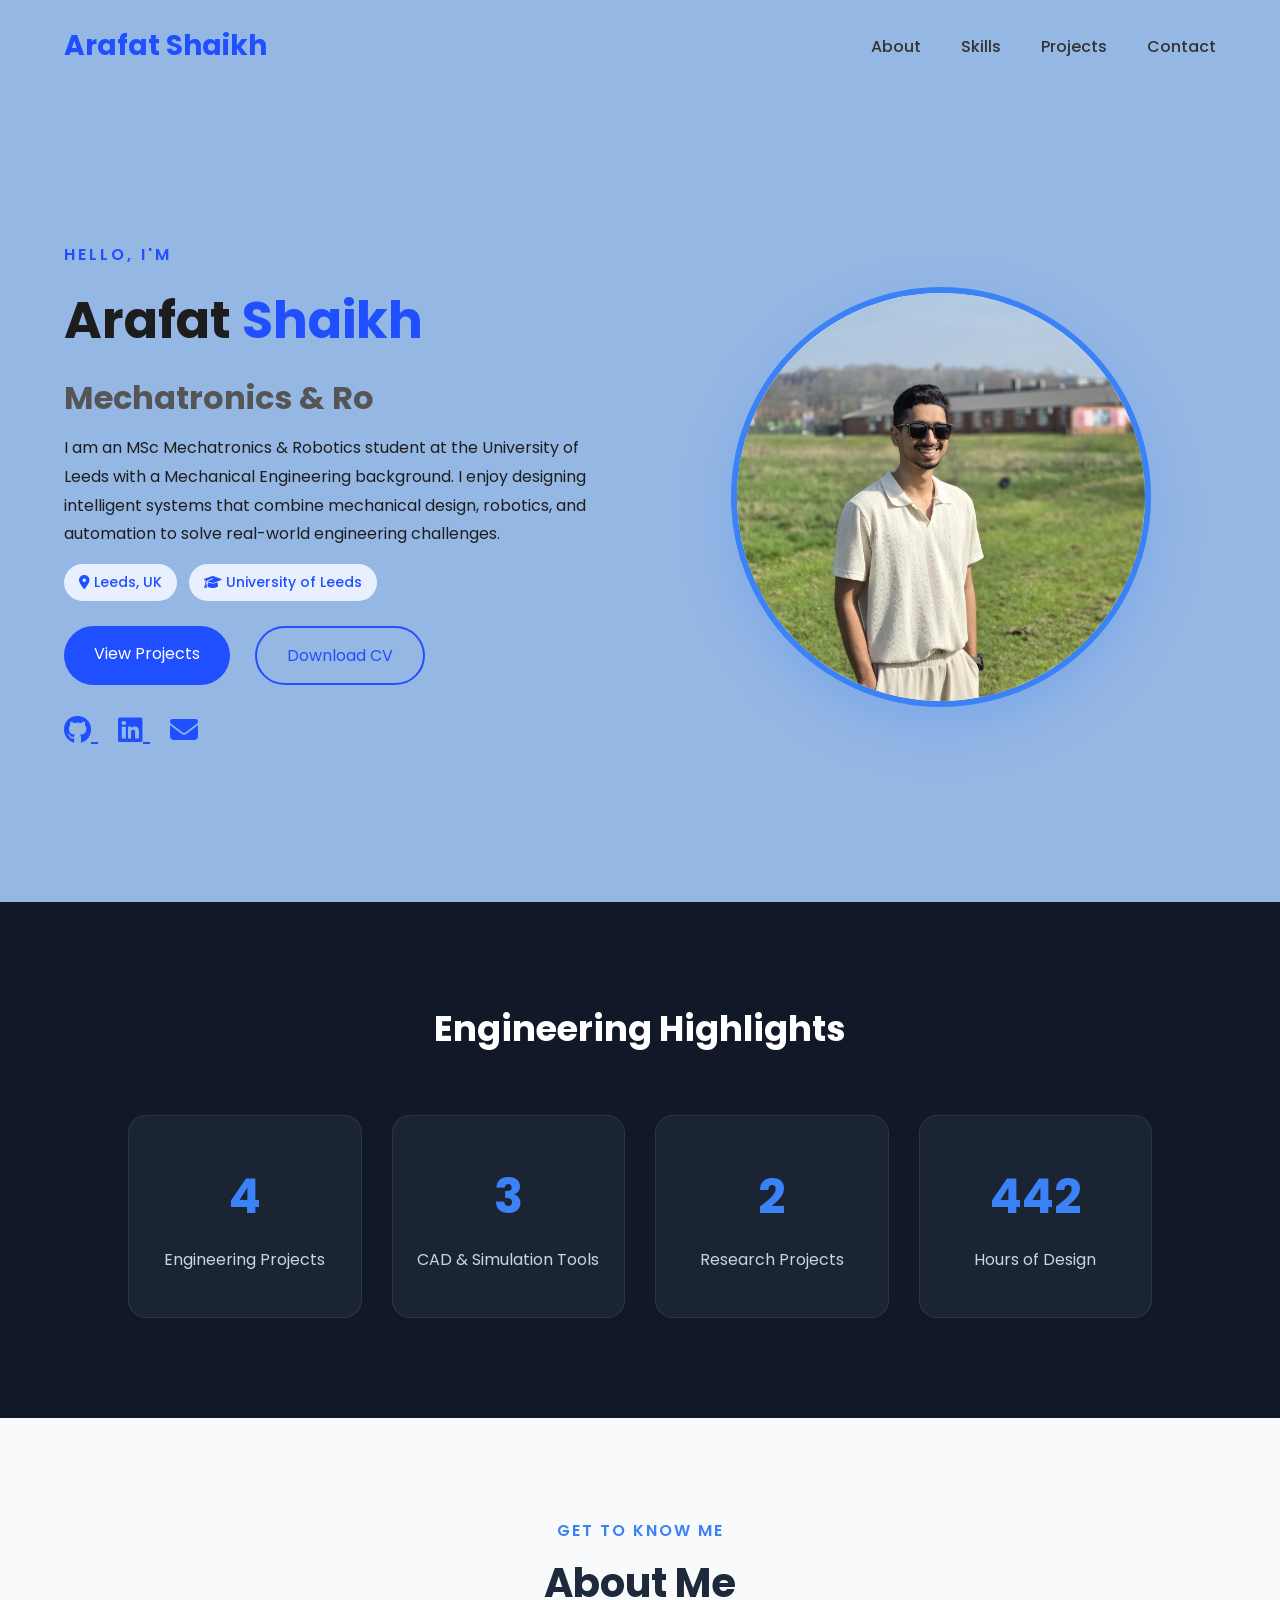
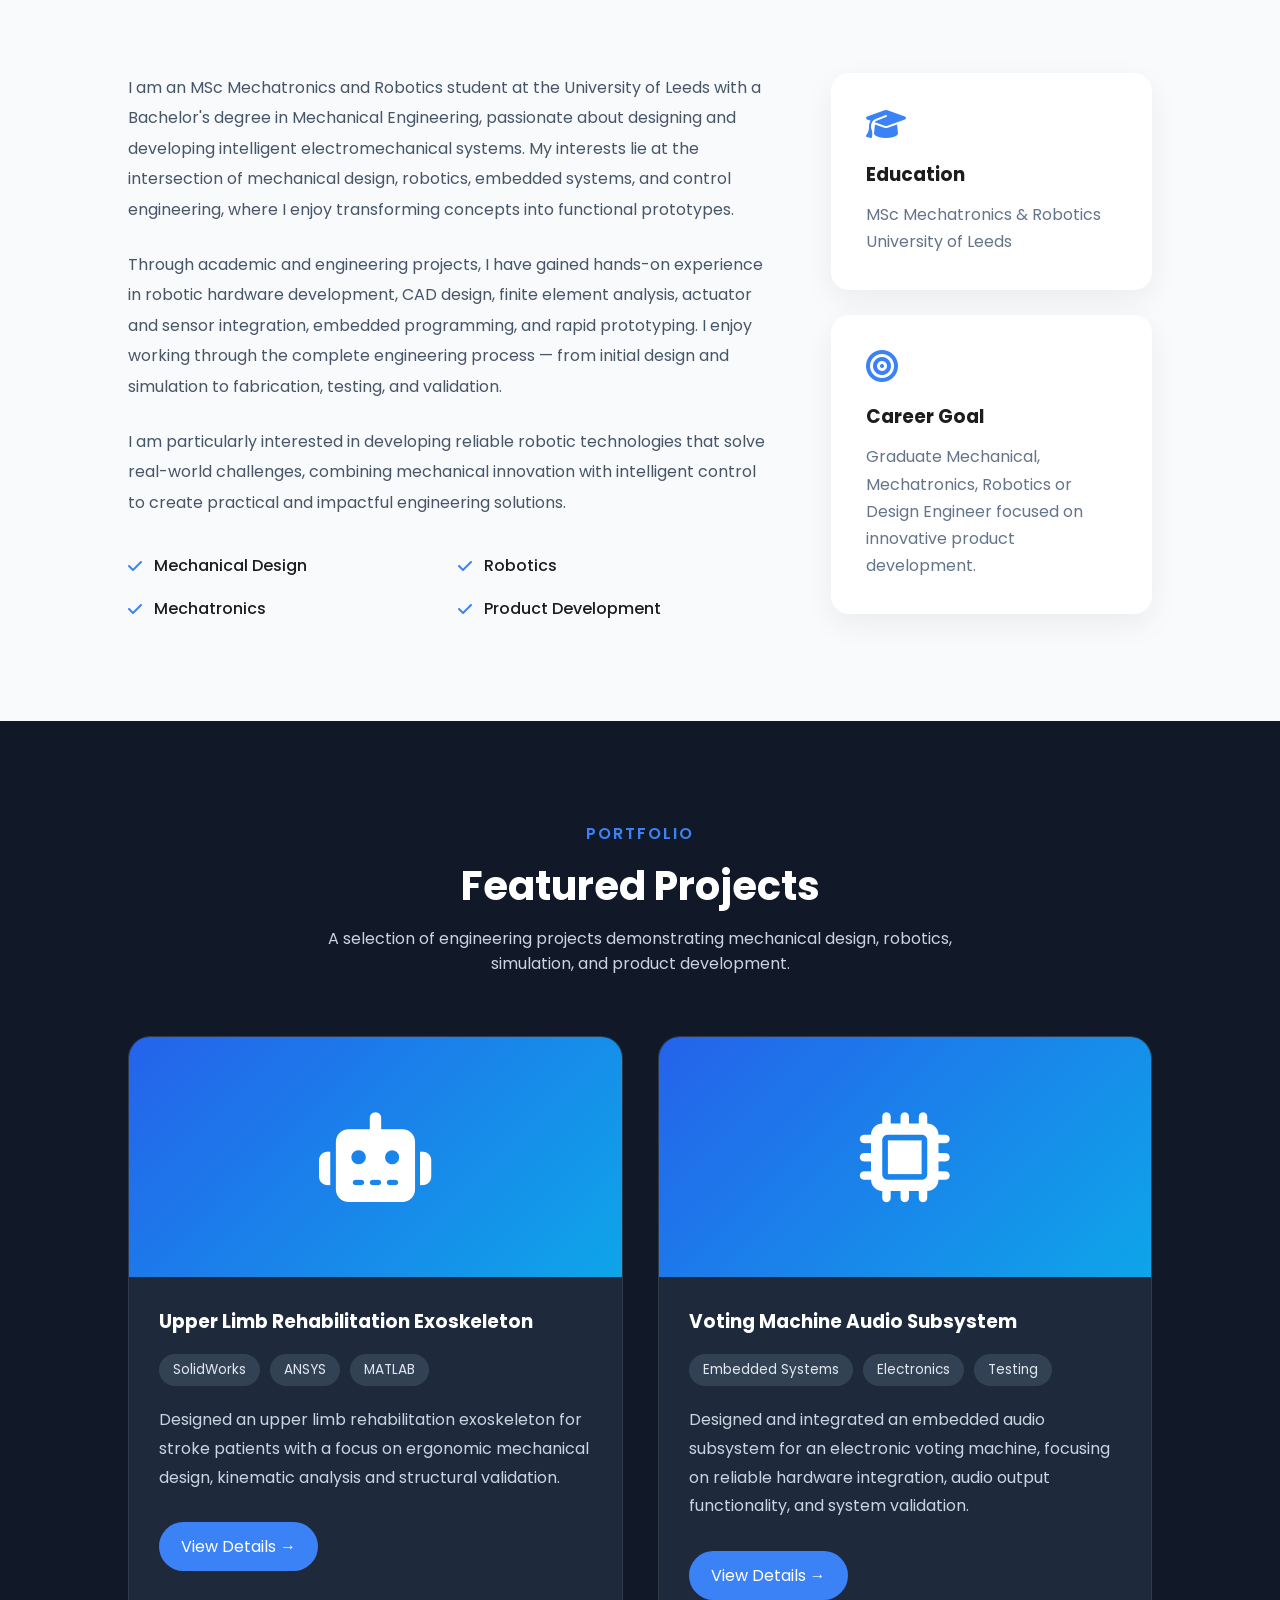
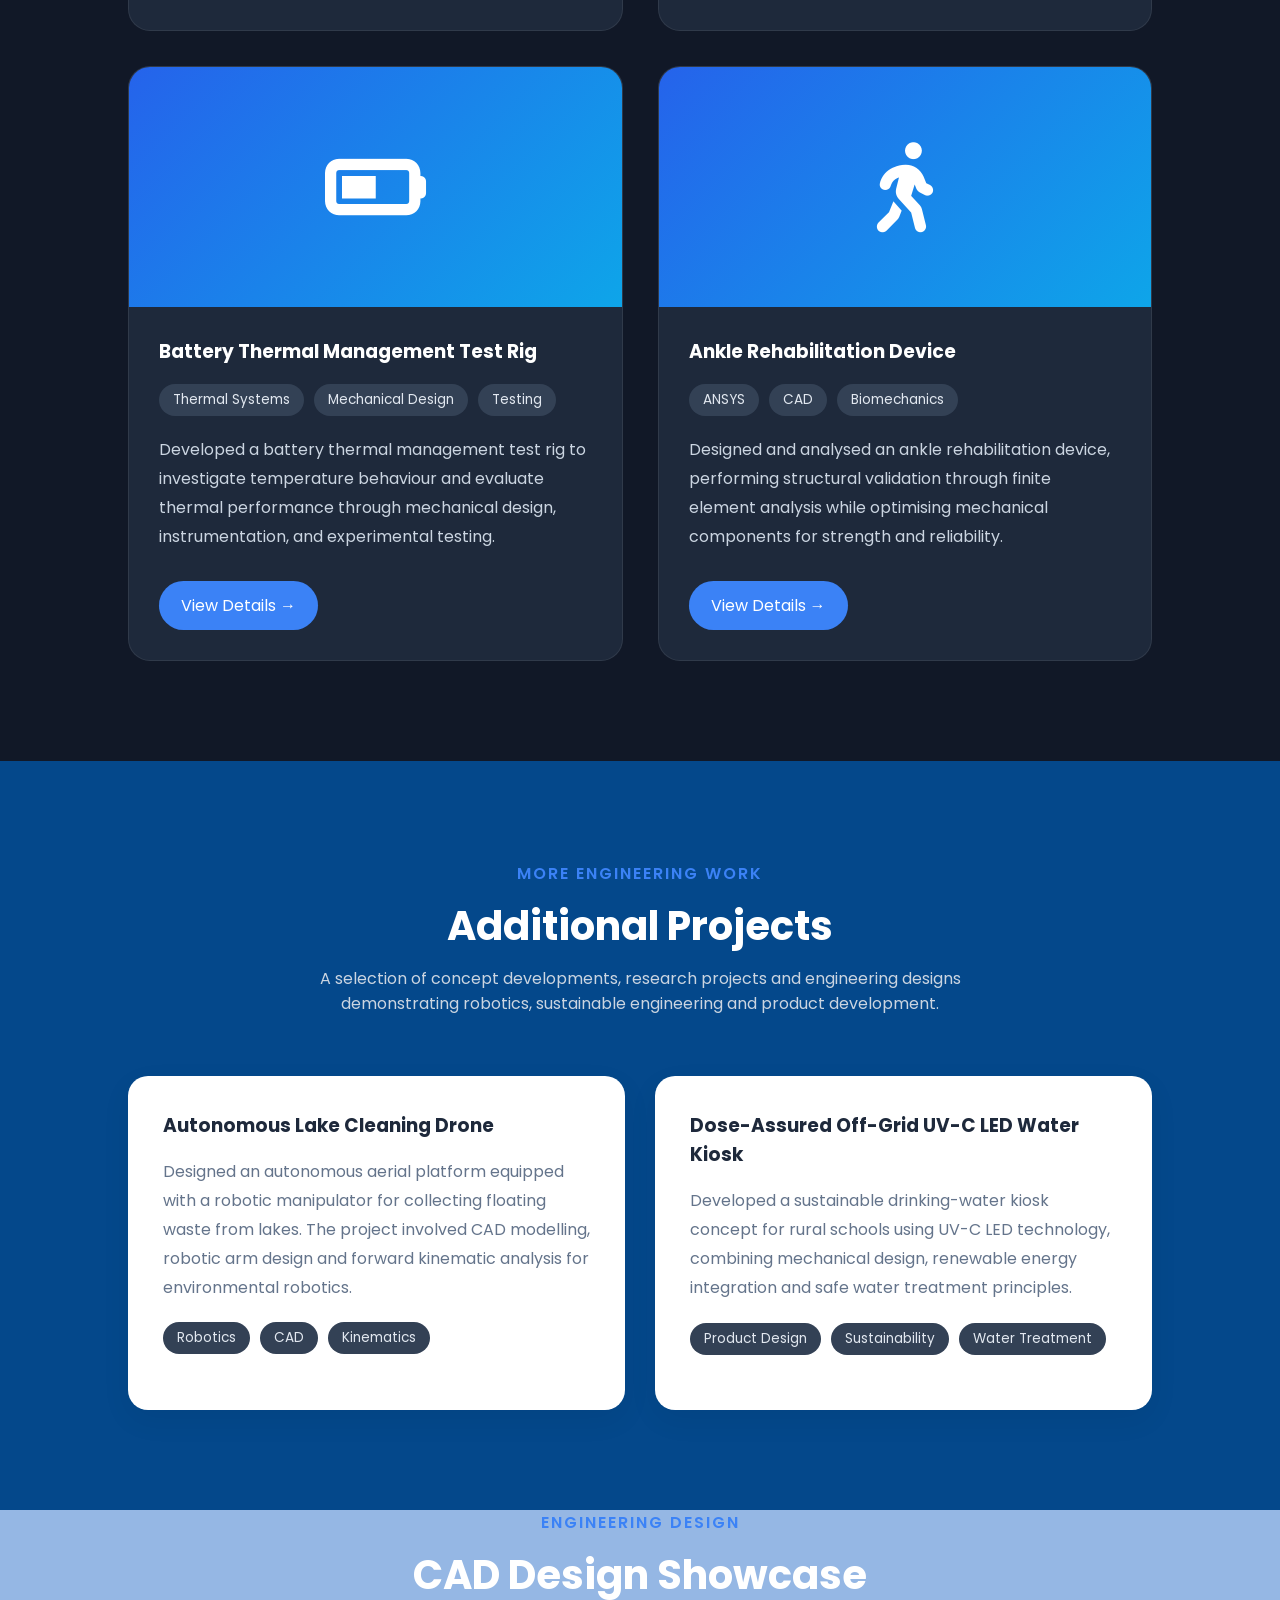
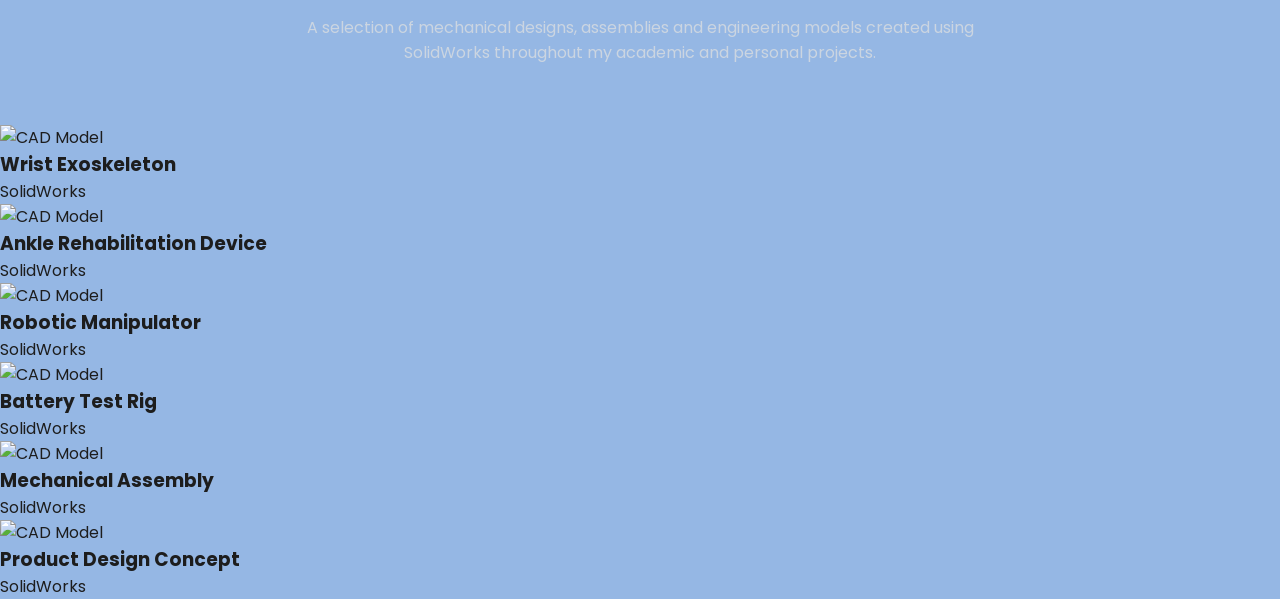
==== commit b3ad1557: "cad showcase" ====
--- a/index.html
+++ b/index.html
@@ -480,6 +480,125 @@
 
 </section>
 
+<!-- ================= CAD SHOWCASE ================= -->
+
+<section class="cad-showcase" id="cad">
+
+    <div class="projects-header">
+
+        <p class="section-subtitle">Engineering Design</p>
+
+        <h2>CAD Design Showcase</h2>
+
+        <p class="projects-intro">
+            A selection of mechanical designs, assemblies and engineering models
+            created using SolidWorks throughout my academic and personal projects.
+        </p>
+
+    </div>
+
+    <div class="cad-grid">
+
+        <!-- Card 1 -->
+
+        <div class="cad-card">
+
+            <img src="images/cad/cad1.png" alt="CAD Model">
+
+            <div class="cad-info">
+
+                <h3>Wrist Exoskeleton</h3>
+
+                <p>SolidWorks</p>
+
+            </div>
+
+        </div>
+
+        <!-- Card 2 -->
+
+        <div class="cad-card">
+
+            <img src="images/cad/cad2.png" alt="CAD Model">
+
+            <div class="cad-info">
+
+                <h3>Ankle Rehabilitation Device</h3>
+
+                <p>SolidWorks</p>
+
+            </div>
+
+        </div>
+
+        <!-- Card 3 -->
+
+        <div class="cad-card">
+
+            <img src="images/cad/cad3.png" alt="CAD Model">
+
+            <div class="cad-info">
+
+                <h3>Robotic Manipulator</h3>
+
+                <p>SolidWorks</p>
+
+            </div>
+
+        </div>
+
+        <!-- Card 4 -->
+
+        <div class="cad-card">
+
+            <img src="images/cad/cad4.png" alt="CAD Model">
+
+            <div class="cad-info">
+
+                <h3>Battery Test Rig</h3>
+
+                <p>SolidWorks</p>
+
+            </div>
+
+        </div>
+
+        <!-- Card 5 -->
+
+        <div class="cad-card">
+
+            <img src="images/cad/cad5.png" alt="CAD Model">
+
+            <div class="cad-info">
+
+                <h3>Mechanical Assembly</h3>
+
+                <p>SolidWorks</p>
+
+            </div>
+
+        </div>
+
+        <!-- Card 6 -->
+
+        <div class="cad-card">
+
+            <img src="images/cad/cad6.png" alt="CAD Model">
+
+            <div class="cad-info">
+
+                <h3>Product Design Concept</h3>
+
+                <p>SolidWorks</p>
+
+            </div>
+
+        </div>
+
+    </div>
+
+</section>
+
 <script src="js/script.js"></script>
 
 </body>
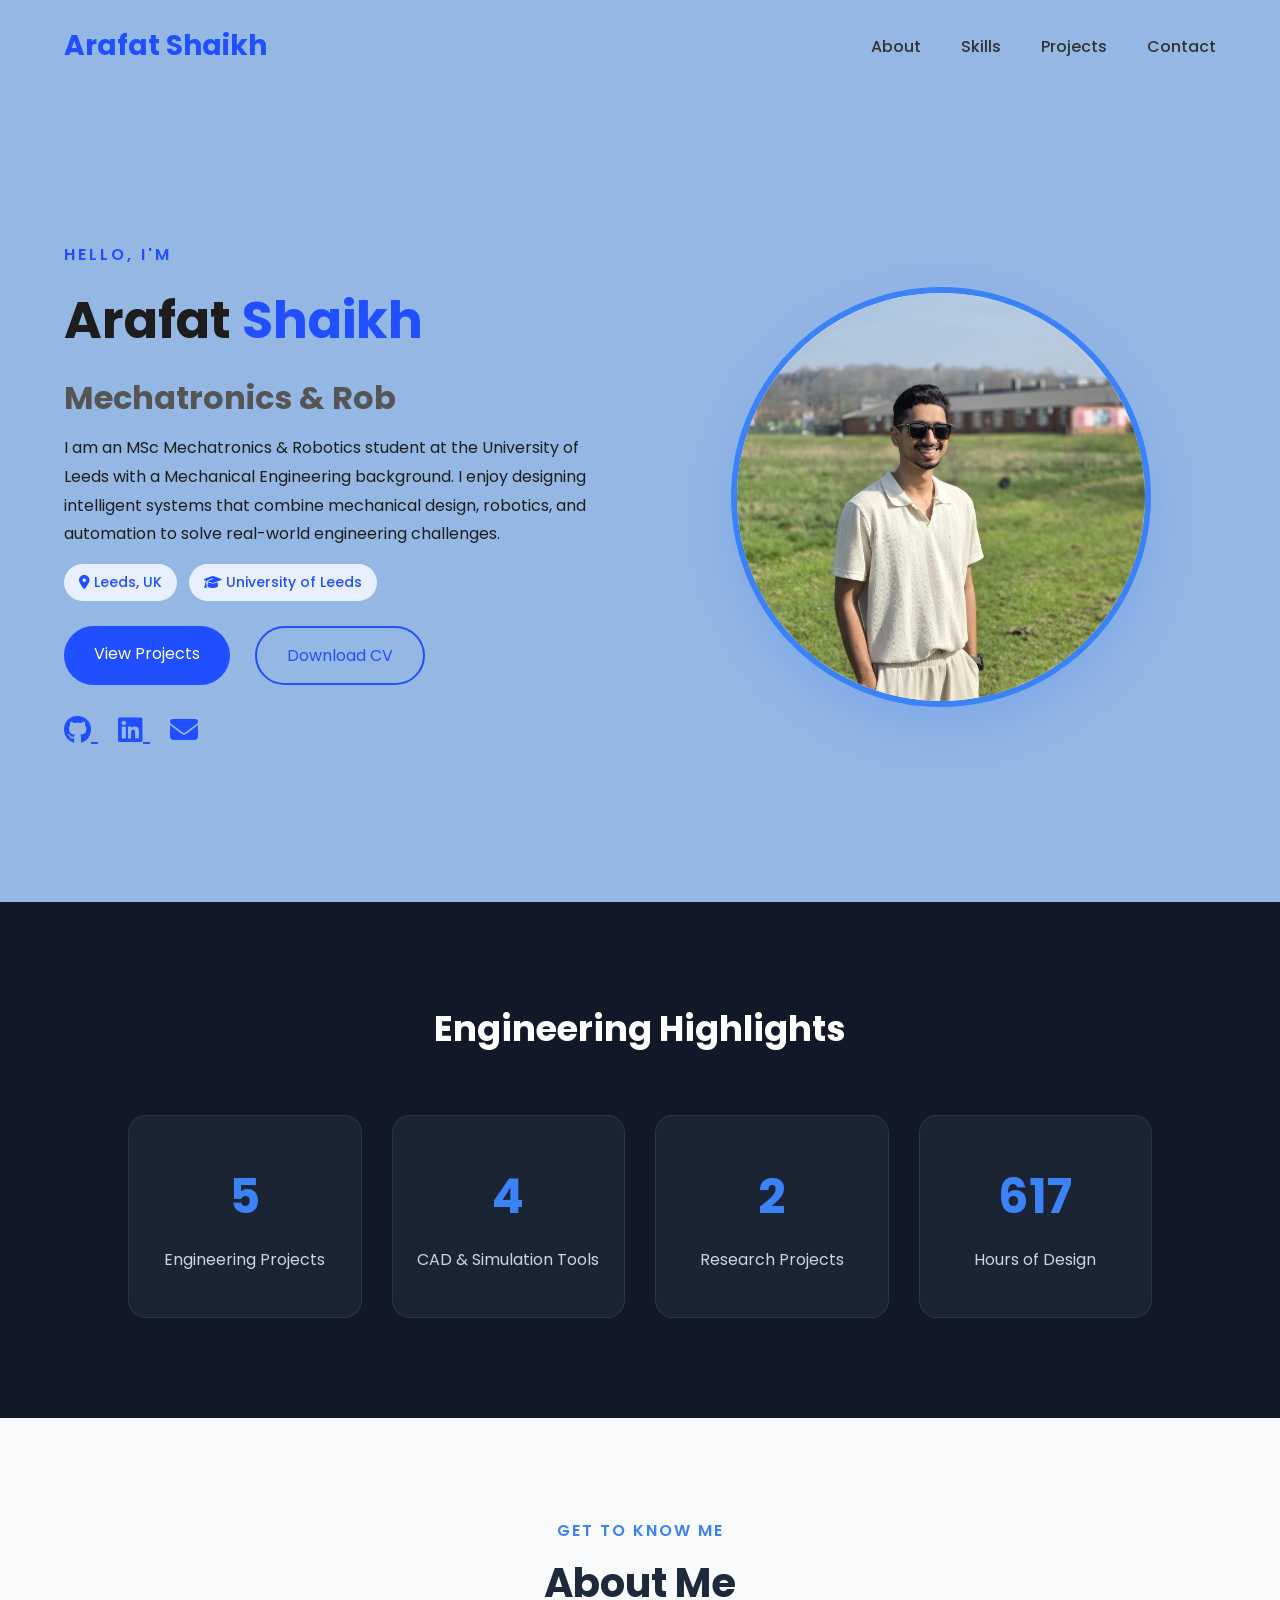
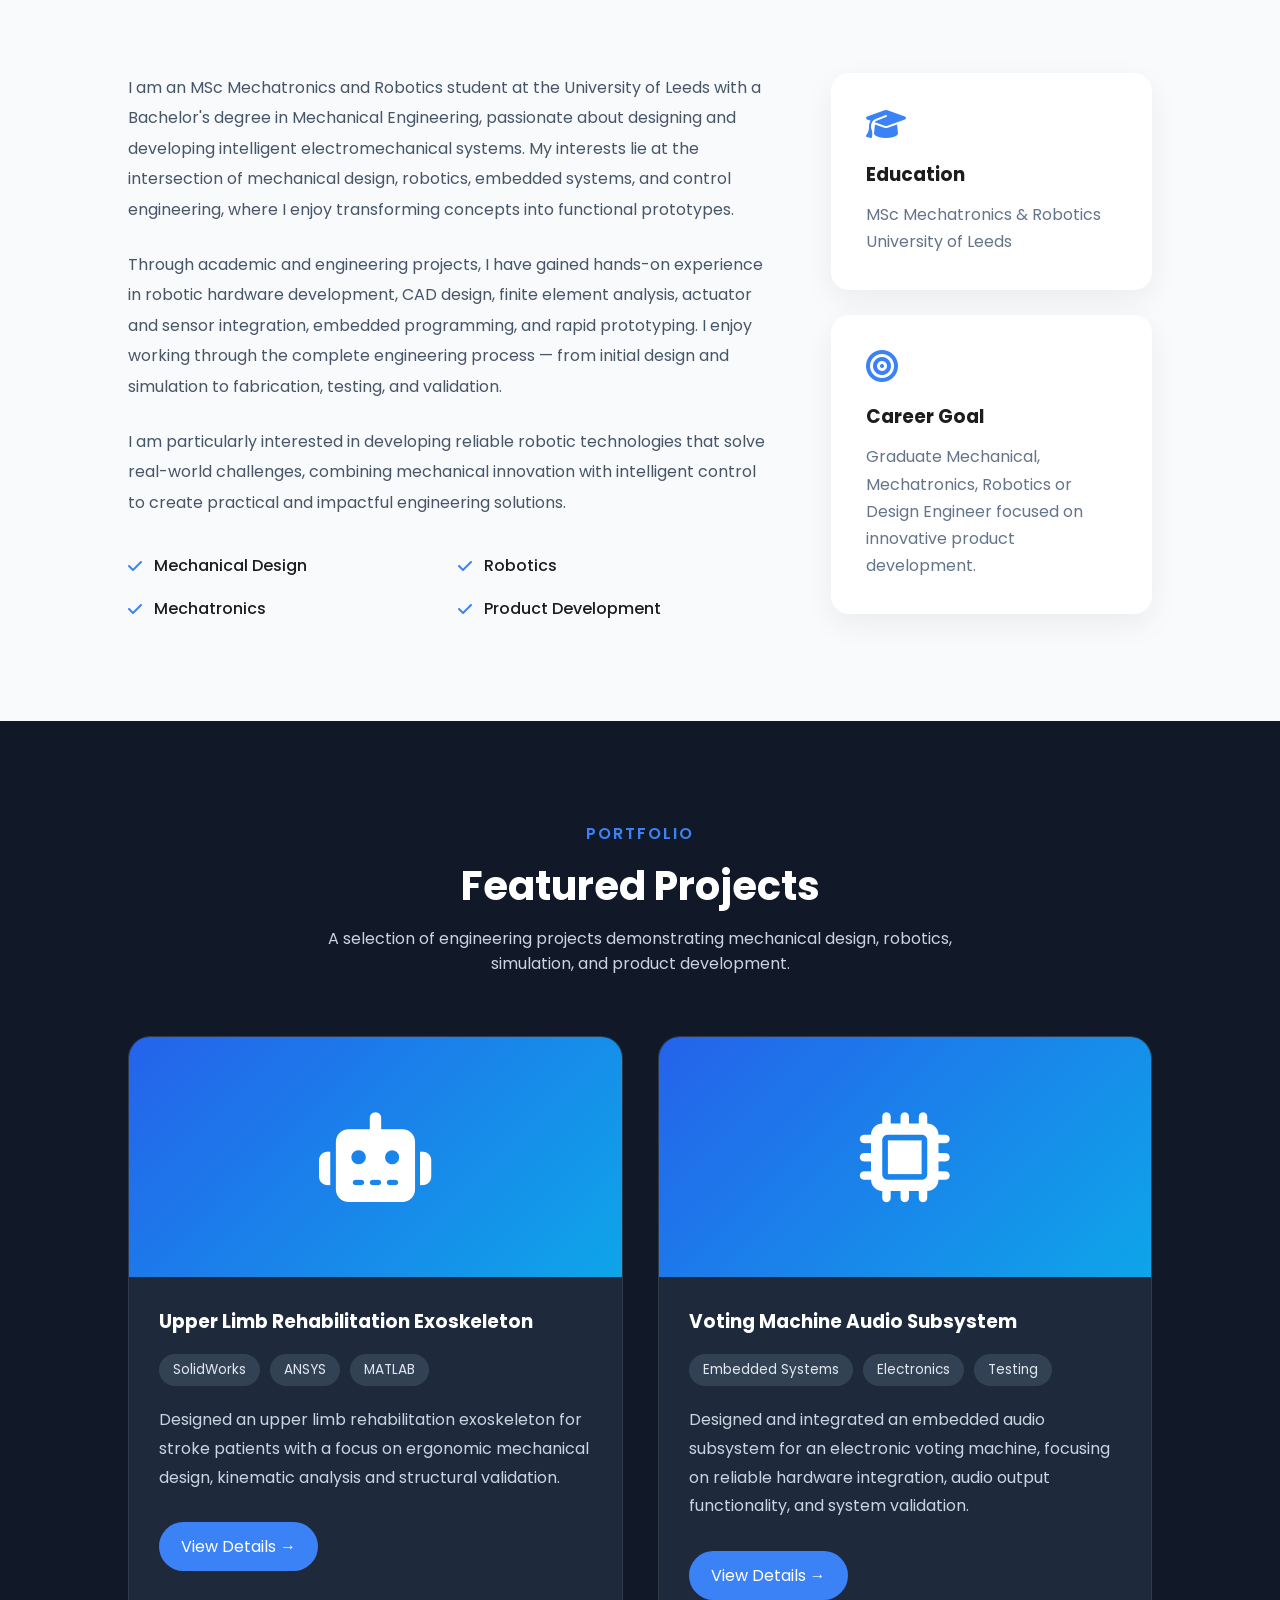
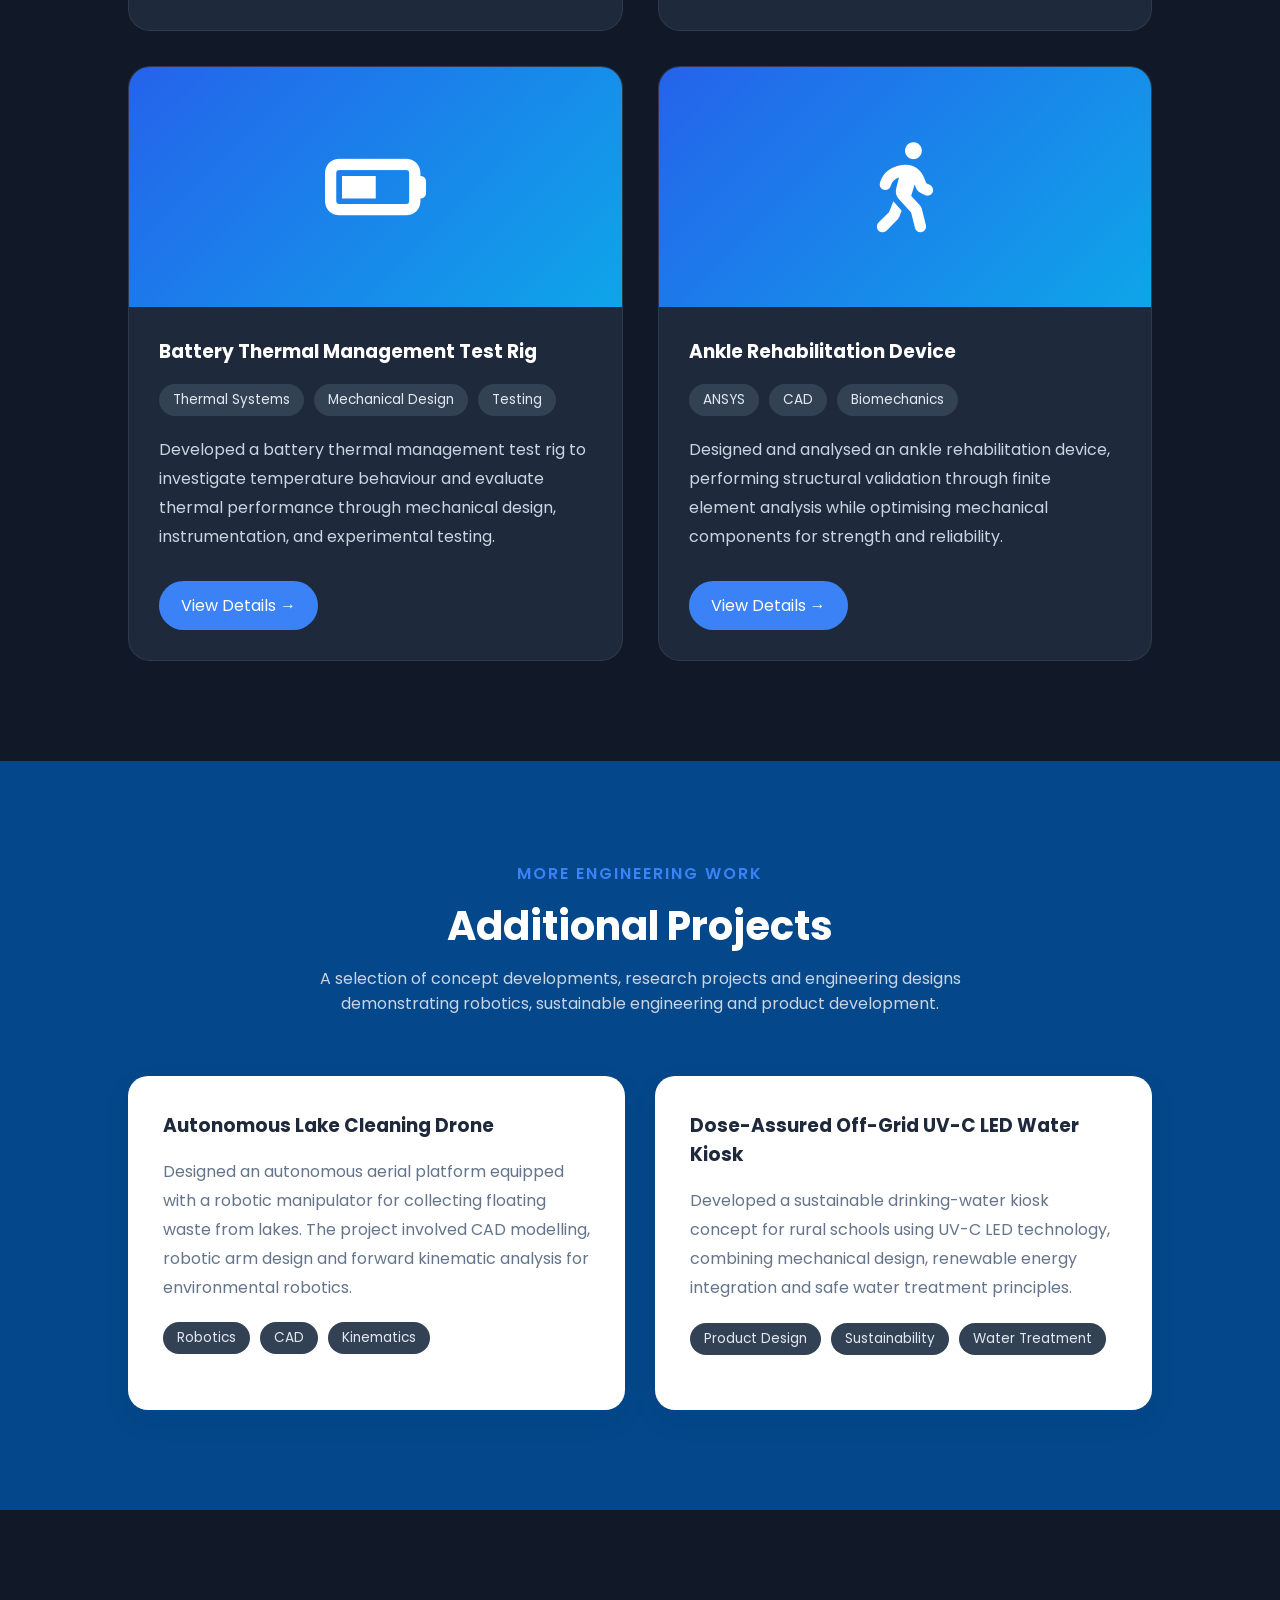
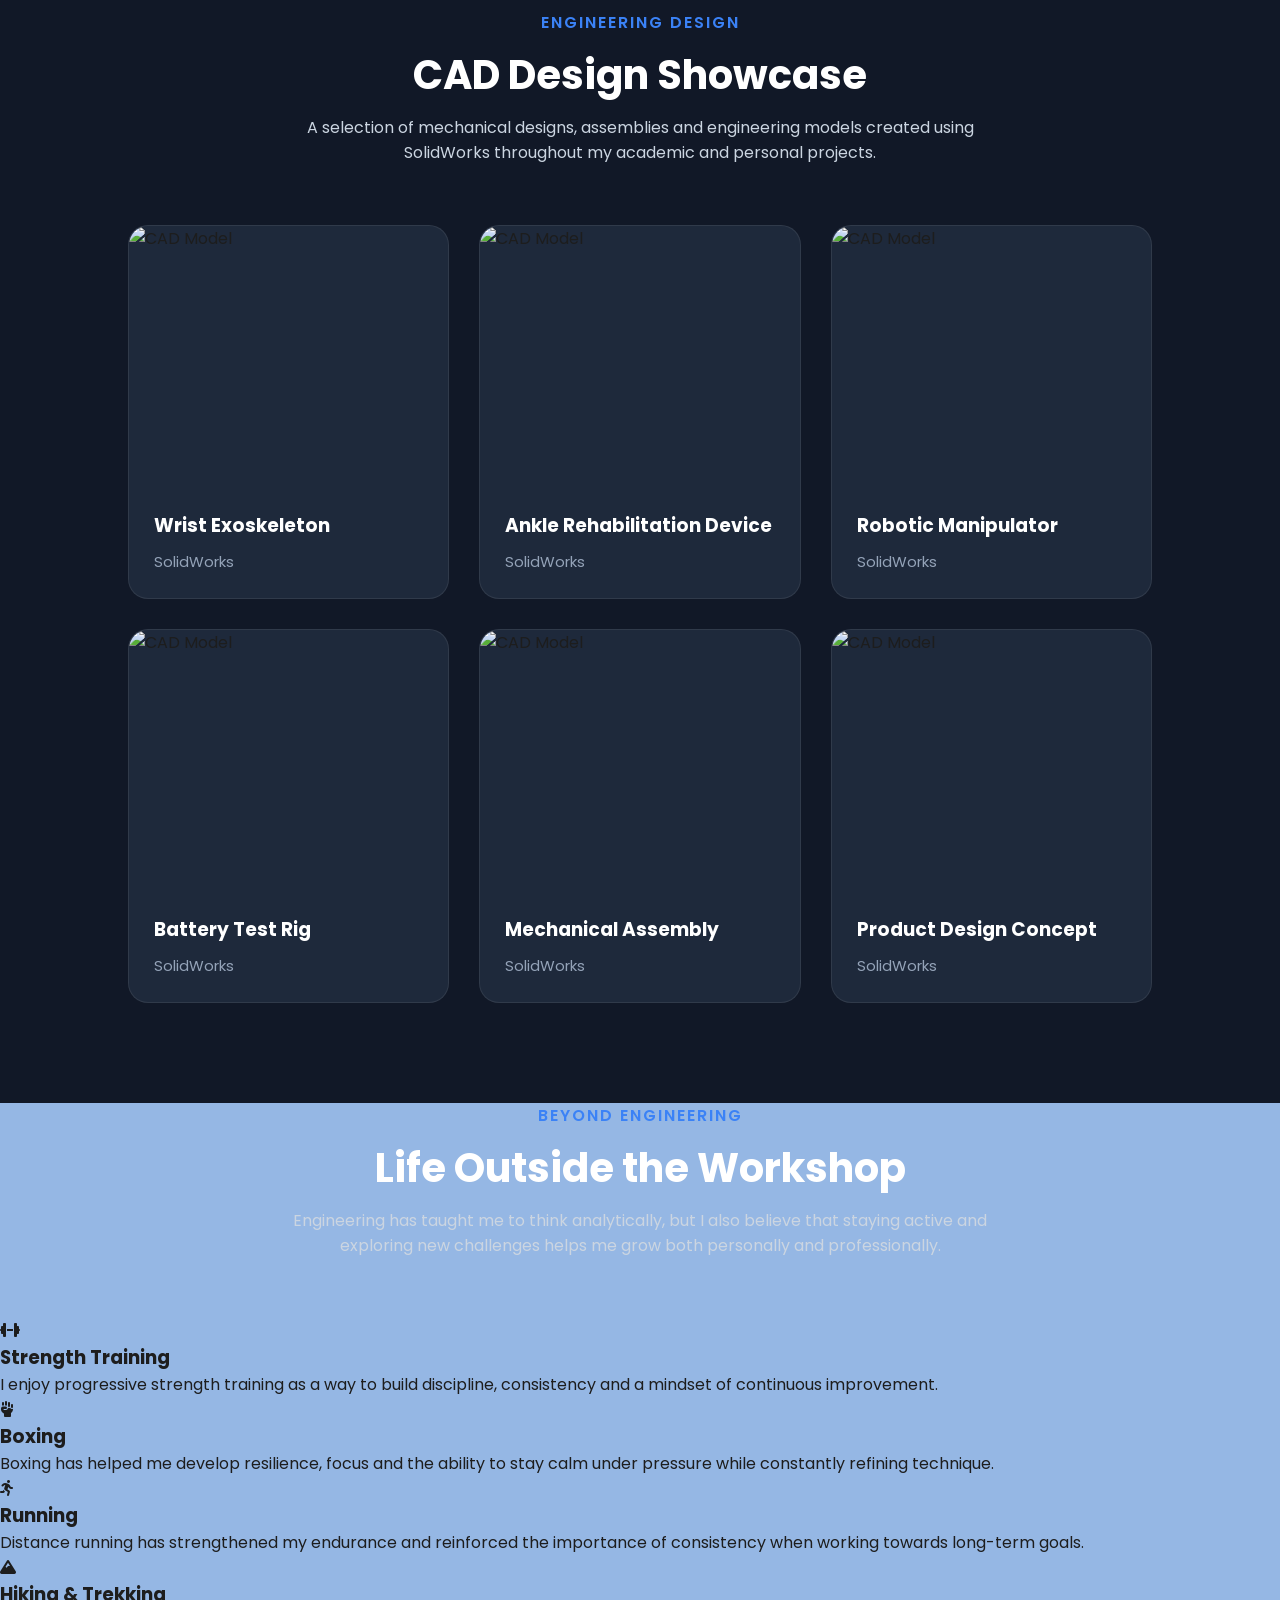
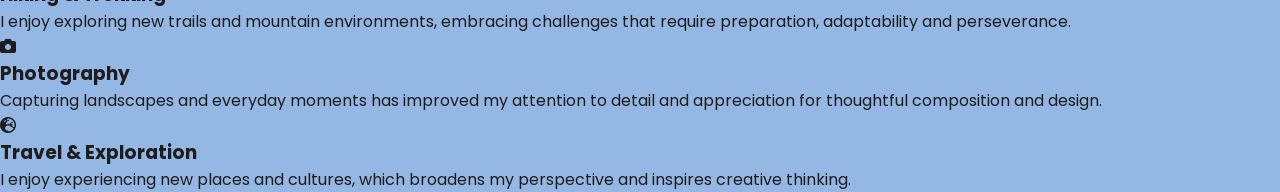
==== commit de1b9208: "beyond engineering" ====
--- a/index.html
+++ b/index.html
@@ -598,6 +598,107 @@
     </div>
 
 </section>
+<!-- ================= BEYOND ENGINEERING ================= -->
+
+<section class="beyond" id="beyond">
+
+    <div class="projects-header">
+
+        <p class="section-subtitle">Beyond Engineering</p>
+
+        <h2>Life Outside the Workshop</h2>
+
+        <p class="projects-intro">
+            Engineering has taught me to think analytically, but I also believe
+            that staying active and exploring new challenges helps me grow both
+            personally and professionally.
+        </p>
+
+    </div>
+
+    <div class="beyond-grid">
+
+        <div class="beyond-card">
+
+            <i class="fa-solid fa-dumbbell"></i>
+
+            <h3>Strength Training</h3>
+
+            <p>
+                I enjoy progressive strength training as a way to build discipline,
+                consistency and a mindset of continuous improvement.
+            </p>
+
+        </div>
+
+        <div class="beyond-card">
+
+            <i class="fa-solid fa-hand-fist"></i>
+
+            <h3>Boxing</h3>
+
+            <p>
+                Boxing has helped me develop resilience, focus and the ability to
+                stay calm under pressure while constantly refining technique.
+            </p>
+
+        </div>
+
+        <div class="beyond-card">
+
+            <i class="fa-solid fa-person-running"></i>
+
+            <h3>Running</h3>
+
+            <p>
+                Distance running has strengthened my endurance and reinforced the
+                importance of consistency when working towards long-term goals.
+            </p>
+
+        </div>
+
+        <div class="beyond-card">
+
+            <i class="fa-solid fa-mountain"></i>
+
+            <h3>Hiking & Trekking</h3>
+
+            <p>
+                I enjoy exploring new trails and mountain environments, embracing
+                challenges that require preparation, adaptability and perseverance.
+            </p>
+
+        </div>
+
+        <div class="beyond-card">
+
+            <i class="fa-solid fa-camera"></i>
+
+            <h3>Photography</h3>
+
+            <p>
+                Capturing landscapes and everyday moments has improved my attention
+                to detail and appreciation for thoughtful composition and design.
+            </p>
+
+        </div>
+
+        <div class="beyond-card">
+
+            <i class="fa-solid fa-earth-europe"></i>
+
+            <h3>Travel & Exploration</h3>
+
+            <p>
+                I enjoy experiencing new places and cultures, which broadens my
+                perspective and inspires creative thinking.
+            </p>
+
+        </div>
+
+    </div>
+
+</section>
 
 <script src="js/script.js"></script>
 
--- a/css/style.css
+++ b/css/style.css
@@ -693,4 +693,79 @@
 
     margin-bottom:20px;
 
+}
+
+/* ================= CAD SHOWCASE ================= */
+
+.cad-showcase{
+
+    padding:100px 10%;
+    background:#111827;
+
+}
+
+.cad-grid{
+
+    display:grid;
+
+    grid-template-columns:repeat(auto-fit,minmax(320px,1fr));
+
+    gap:30px;
+
+}
+
+.cad-card{
+
+    background:#1e293b;
+
+    border-radius:20px;
+
+    overflow:hidden;
+
+    transition:.35s;
+
+    border:1px solid rgba(255,255,255,.08);
+
+}
+
+.cad-card:hover{
+
+    transform:translateY(-10px);
+
+    box-shadow:0 18px 45px rgba(59,130,246,.25);
+
+}
+
+.cad-card img{
+
+    width:100%;
+
+    height:260px;
+
+    object-fit:cover;
+
+    display:block;
+
+}
+
+.cad-info{
+
+    padding:25px;
+
+}
+
+.cad-info h3{
+
+    color:white;
+
+    margin-bottom:10px;
+
+}
+
+.cad-info p{
+
+    color:#94a3b8;
+
+    font-size:15px;
+
 }
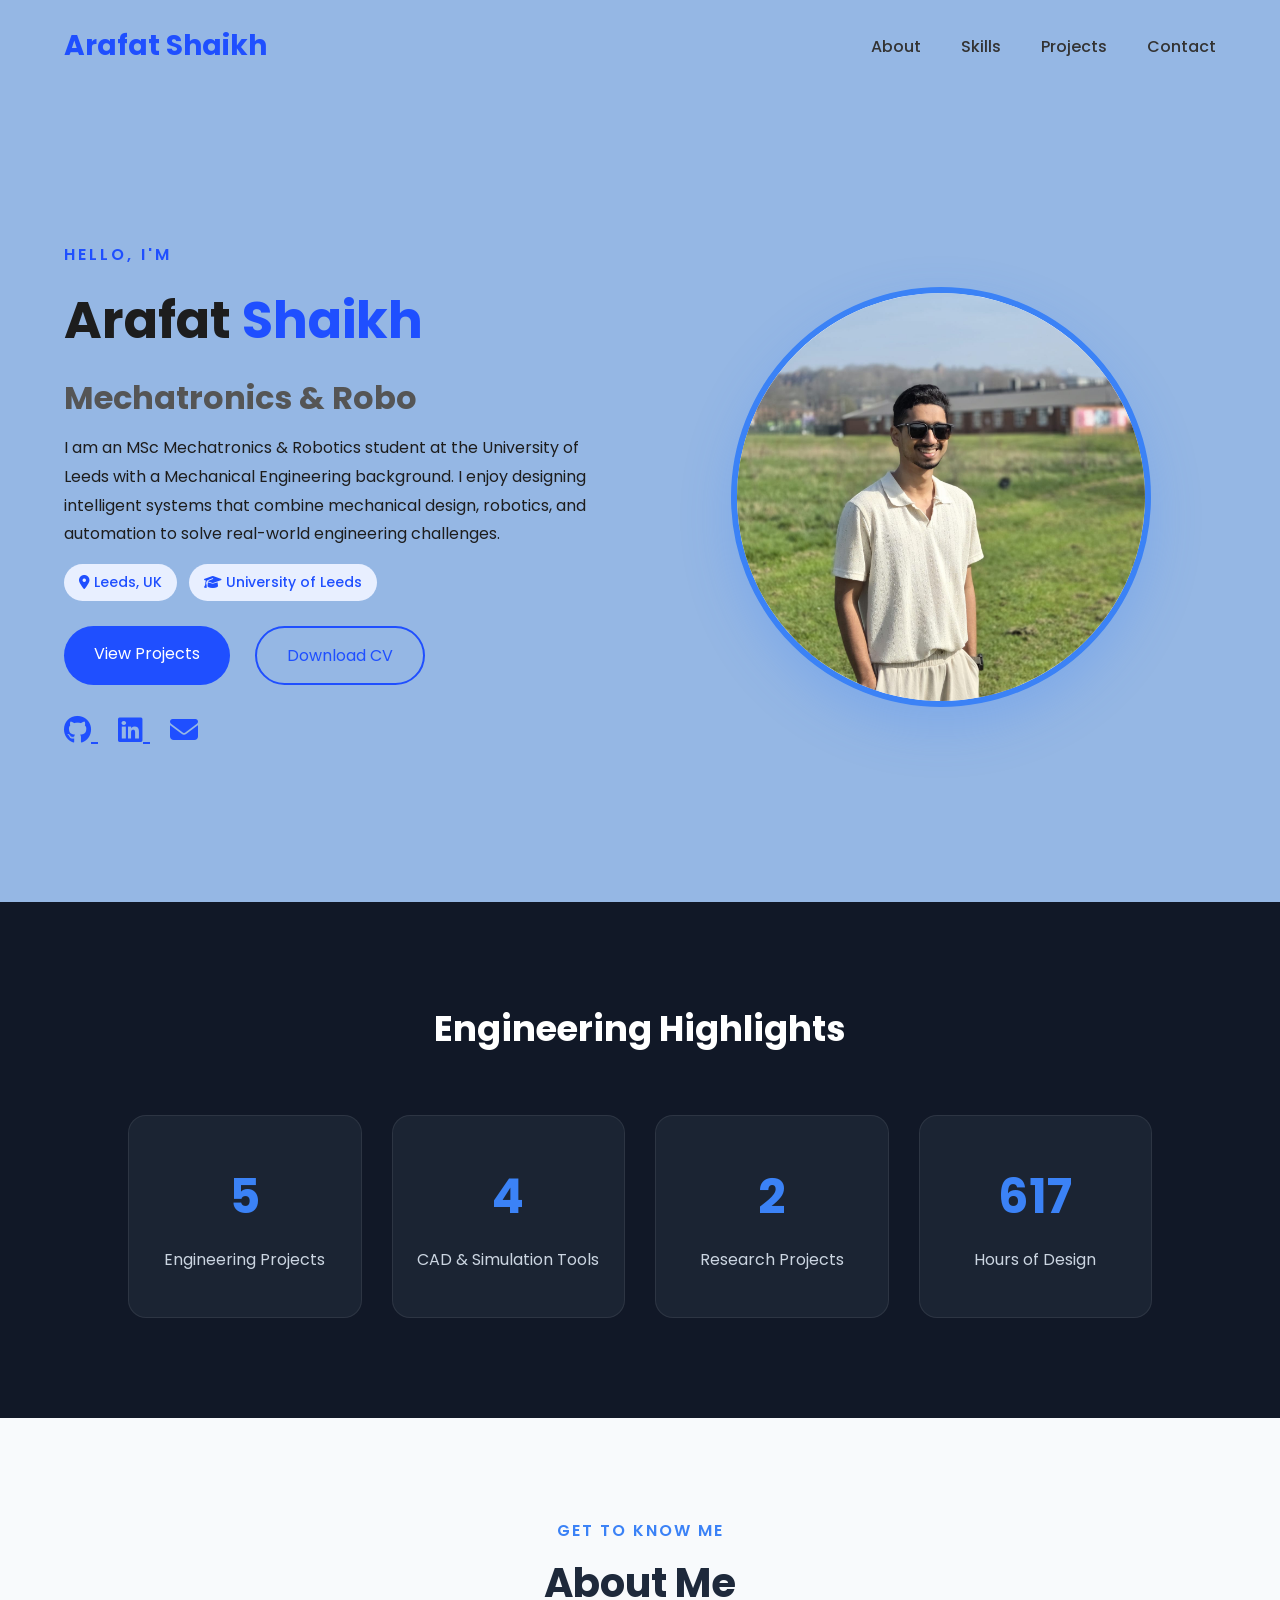
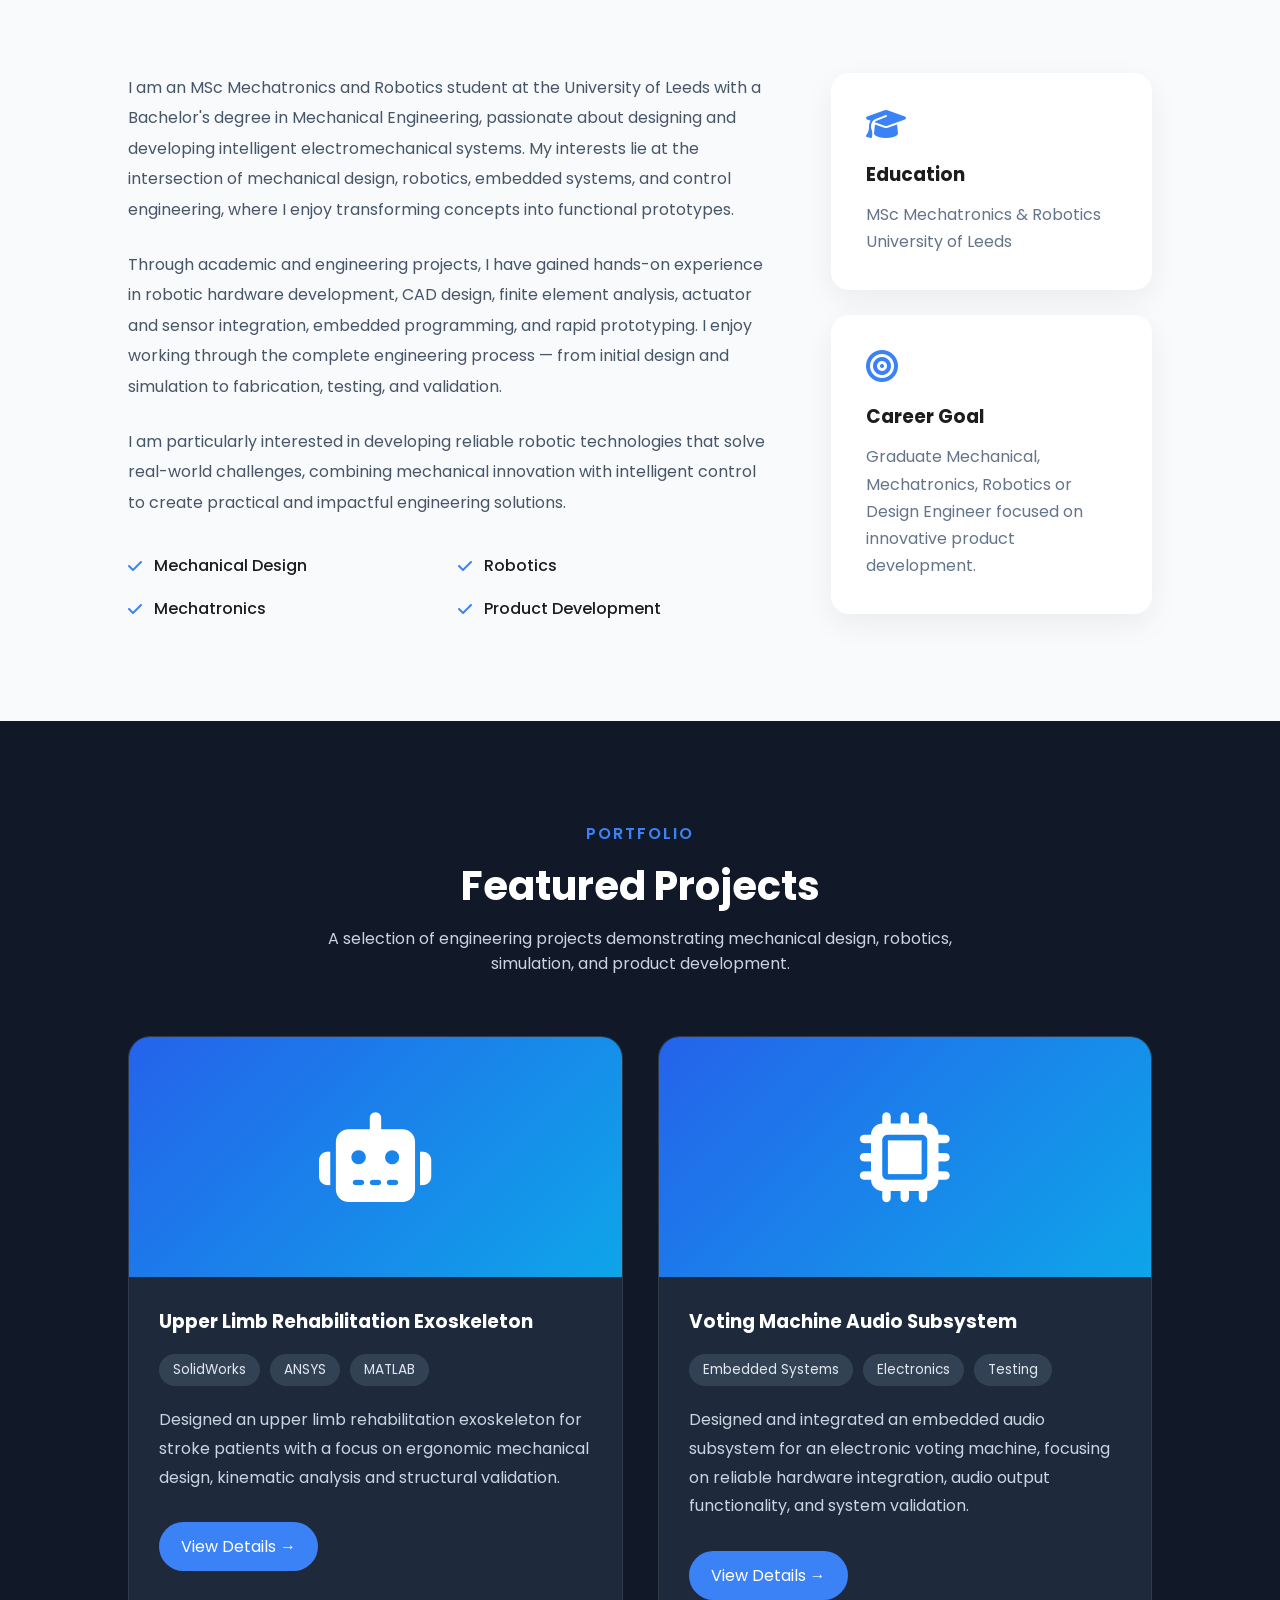
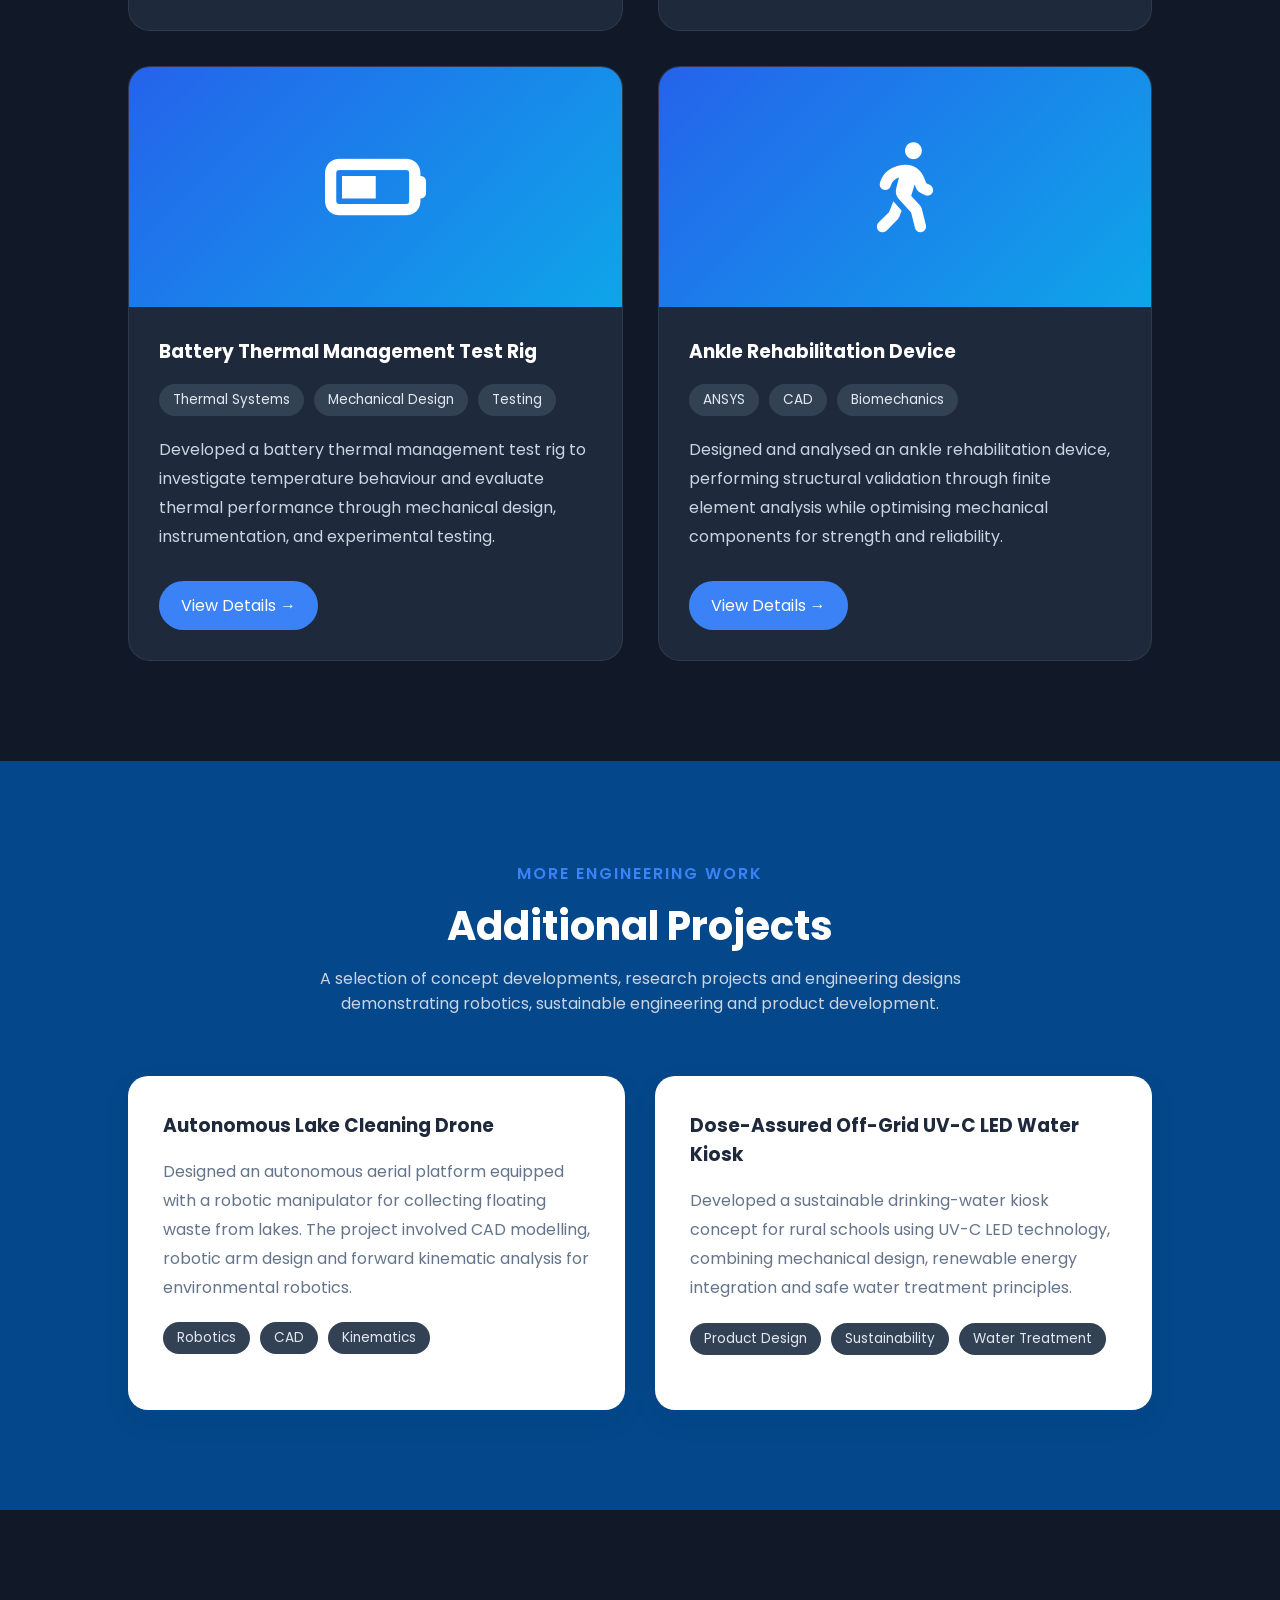
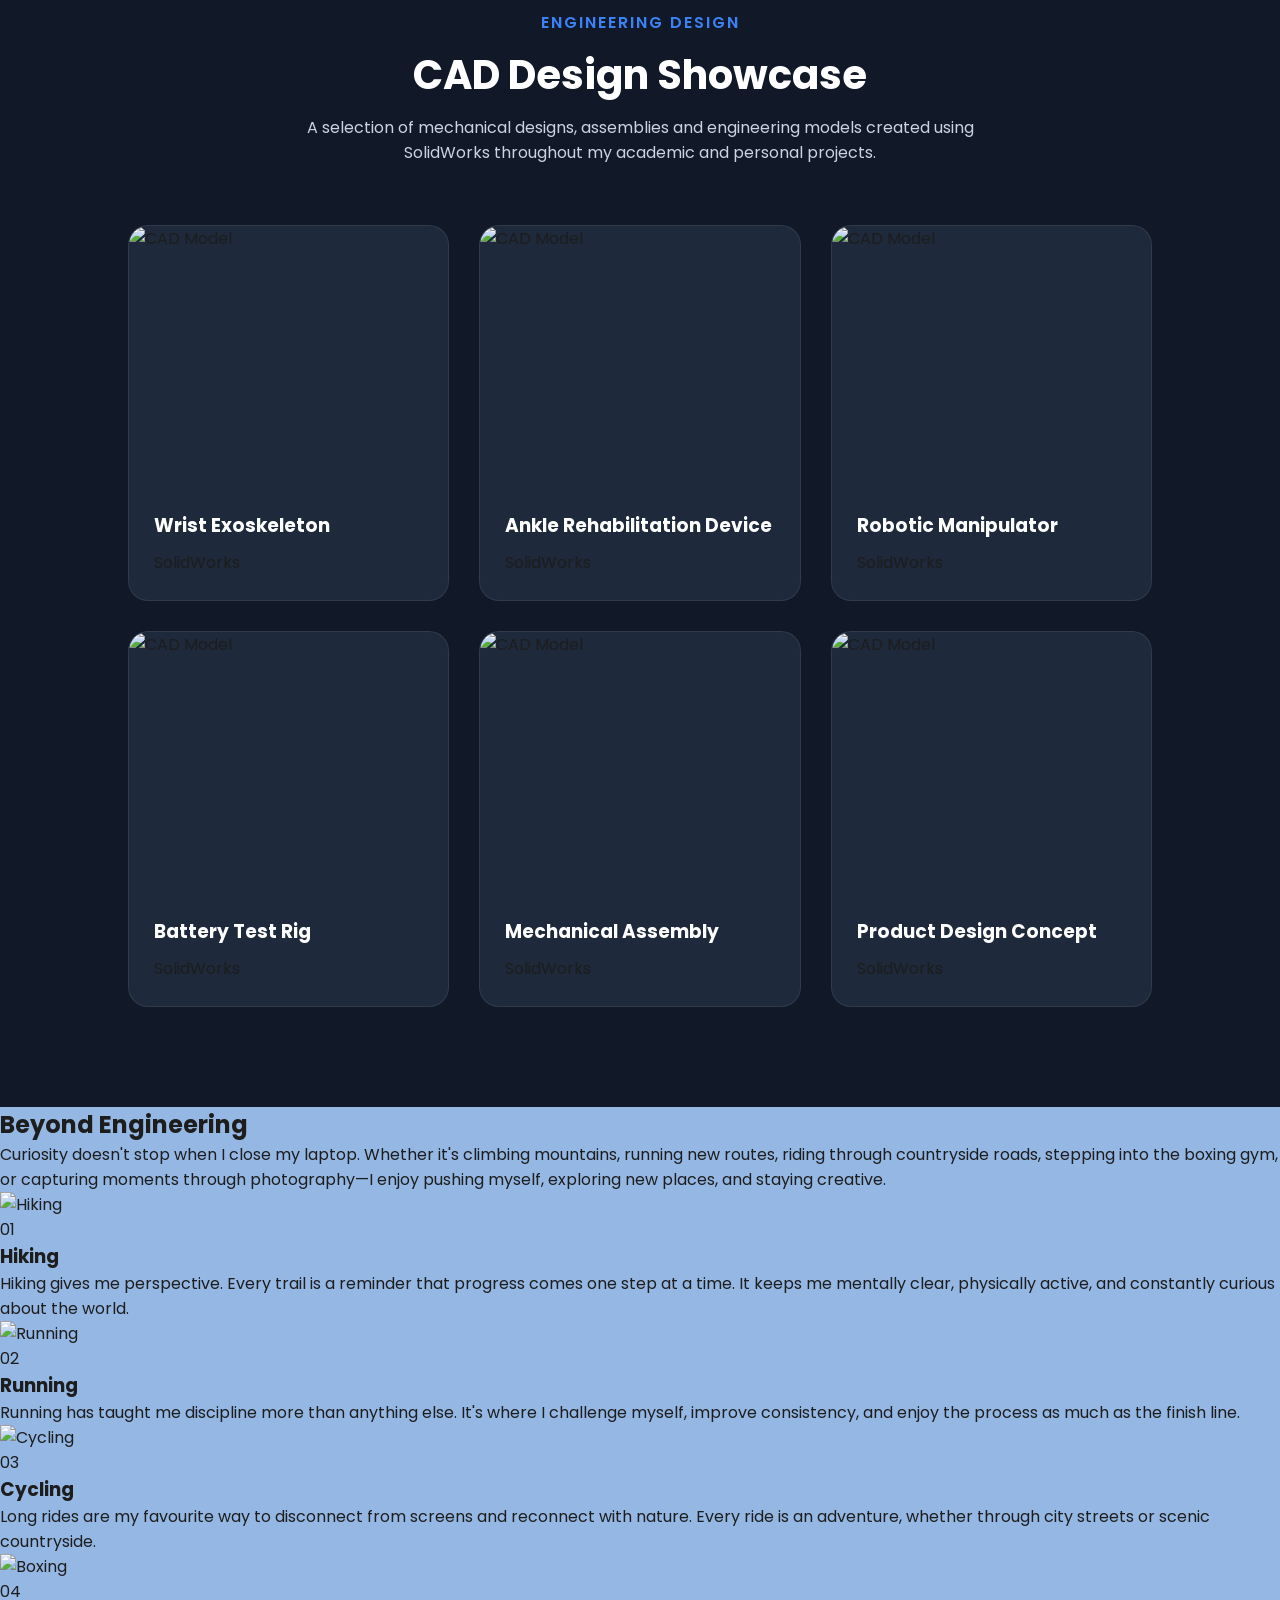
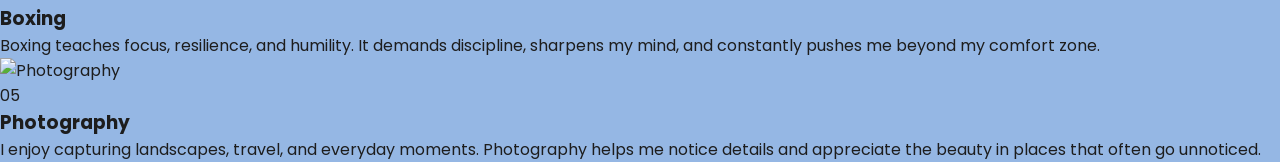
==== commit 3ae1fa25: "beyond engineering" ====
--- a/index.html
+++ b/index.html
@@ -602,100 +602,127 @@
 
 <section class="beyond" id="beyond">
 
-    <div class="projects-header">
-
-        <p class="section-subtitle">Beyond Engineering</p>
-
-        <h2>Life Outside the Workshop</h2>
-
-        <p class="projects-intro">
-            Engineering has taught me to think analytically, but I also believe
-            that staying active and exploring new challenges helps me grow both
-            personally and professionally.
+    <div class="beyond-header">
+        <h2>Beyond Engineering</h2>
+        <p>
+            Curiosity doesn't stop when I close my laptop.
+            Whether it's climbing mountains, running new routes,
+            riding through countryside roads, stepping into the boxing gym,
+            or capturing moments through photography—I enjoy pushing myself,
+            exploring new places, and staying creative.
         </p>
-
-    </div>
-
-    <div class="beyond-grid">
-
-        <div class="beyond-card">
-
-            <i class="fa-solid fa-dumbbell"></i>
-
-            <h3>Strength Training</h3>
-
-            <p>
-                I enjoy progressive strength training as a way to build discipline,
-                consistency and a mindset of continuous improvement.
+    </div>
+
+    <div class="life-card">
+
+        <div class="life-image">
+            <img src="../images/hiking.jpg" alt="Hiking">
+        </div>
+
+        <div class="life-text">
+            <span>01</span>
+            <h3>Hiking</h3>
+
+            <p>
+                Hiking gives me perspective. Every trail is a reminder that
+                progress comes one step at a time. It keeps me mentally clear,
+                physically active, and constantly curious about the world.
             </p>
 
         </div>
 
-        <div class="beyond-card">
-
-            <i class="fa-solid fa-hand-fist"></i>
+    </div>
+
+
+    <div class="life-card reverse">
+
+        <div class="life-image">
+            <img src="../images/running.jpg" alt="Running">
+        </div>
+
+        <div class="life-text">
+
+            <span>02</span>
+
+            <h3>Running</h3>
+
+            <p>
+                Running has taught me discipline more than anything else.
+                It's where I challenge myself, improve consistency,
+                and enjoy the process as much as the finish line.
+            </p>
+
+        </div>
+
+    </div>
+
+
+    <div class="life-card">
+
+        <div class="life-image">
+            <img src="../images/cycling.jpg" alt="Cycling">
+        </div>
+
+        <div class="life-text">
+
+            <span>03</span>
+
+            <h3>Cycling</h3>
+
+            <p>
+                Long rides are my favourite way to disconnect from screens
+                and reconnect with nature. Every ride is an adventure,
+                whether through city streets or scenic countryside.
+            </p>
+
+        </div>
+
+    </div>
+
+
+    <div class="life-card reverse">
+
+        <div class="life-image">
+            <img src="../images/boxing.jpg" alt="Boxing">
+        </div>
+
+        <div class="life-text">
+
+            <span>04</span>
 
             <h3>Boxing</h3>
 
             <p>
-                Boxing has helped me develop resilience, focus and the ability to
-                stay calm under pressure while constantly refining technique.
+                Boxing teaches focus, resilience, and humility.
+                It demands discipline, sharpens my mind,
+                and constantly pushes me beyond my comfort zone.
             </p>
 
         </div>
 
-        <div class="beyond-card">
-
-            <i class="fa-solid fa-person-running"></i>
-
-            <h3>Running</h3>
-
-            <p>
-                Distance running has strengthened my endurance and reinforced the
-                importance of consistency when working towards long-term goals.
+    </div>
+
+
+    <div class="life-card">
+
+        <div class="life-image">
+            <img src="../images/photography.jpg" alt="Photography">
+        </div>
+
+        <div class="life-text">
+
+            <span>05</span>
+
+            <h3>Photography</h3>
+
+            <p>
+                I enjoy capturing landscapes, travel, and everyday moments.
+                Photography helps me notice details and appreciate the beauty
+                in places that often go unnoticed.
             </p>
 
         </div>
 
-        <div class="beyond-card">
-
-            <i class="fa-solid fa-mountain"></i>
-
-            <h3>Hiking & Trekking</h3>
-
-            <p>
-                I enjoy exploring new trails and mountain environments, embracing
-                challenges that require preparation, adaptability and perseverance.
-            </p>
-
-        </div>
-
-        <div class="beyond-card">
-
-            <i class="fa-solid fa-camera"></i>
-
-            <h3>Photography</h3>
-
-            <p>
-                Capturing landscapes and everyday moments has improved my attention
-                to detail and appreciation for thoughtful composition and design.
-            </p>
-
-        </div>
-
-        <div class="beyond-card">
-
-            <i class="fa-solid fa-earth-europe"></i>
-
-            <h3>Travel & Exploration</h3>
-
-            <p>
-                I enjoy experiencing new places and cultures, which broadens my
-                perspective and inspires creative thinking.
-            </p>
-
-        </div>
-
     </div>
 
 </section>
--- a/css/style.css
+++ b/css/style.css
@@ -763,9 +763,158 @@
 }
 
 .cad-info p{
-
-    color:#94a3b8;
-
-    font-size:15px;
+/*==========================
+        Beyond Section
+===========================*/
+
+.beyond{
+
+    width:100%;
+    padding:140px 9%;
+    background:#060b14;
+
+}
+
+
+.beyond-header{
+
+    max-width:900px;
+    margin:0 auto 120px;
+    text-align:center;
+
+}
+
+.beyond-header h2{
+
+    font-size:4rem;
+    margin-bottom:30px;
+    font-weight:700;
+
+}
+
+.beyond-header p{
+
+    font-size:1.2rem;
+    color:#9da7b3;
+    line-height:1.9;
+
+}
+
+
+
+/* Card */
+
+.life-card{
+
+    display:flex;
+    align-items:center;
+    gap:90px;
+
+    margin-bottom:160px;
+
+}
+
+
+.life-card.reverse{
+
+    flex-direction:row-reverse;
+
+}
+
+
+.life-image{
+
+    flex:1;
+
+}
+
+.life-image img{
+
+    width:100%;
+    border-radius:28px;
+
+    display:block;
+
+    transition:.45s;
+
+}
+
+
+.life-image img:hover{
+
+    transform:scale(1.03);
+
+}
+
+
+.life-text{
+
+    flex:1;
+
+}
+
+
+.life-text span{
+
+    color:#4fc3f7;
+    font-size:1rem;
+    letter-spacing:3px;
+
+}
+
+
+.life-text h3{
+
+    font-size:3rem;
+    margin:15px 0 25px;
+
+}
+
+
+.life-text p{
+
+    color:#a8b0bb;
+    line-height:2;
+    font-size:1.05rem;
+    max-width:500px;
+
+}
+
+
+
+/* Responsive */
+
+@media(max-width:900px){
+
+.life-card,
+.life-card.reverse{
+
+    flex-direction:column;
+
+}
+
+.life-text{
+
+    text-align:center;
+
+}
+
+.life-text p{
+
+    max-width:100%;
+
+}
+
+.beyond-header h2{
+
+    font-size:3rem;
+
+}
+
+.life-text h3{
+
+    font-size:2.3rem;
+
+}
 
 }
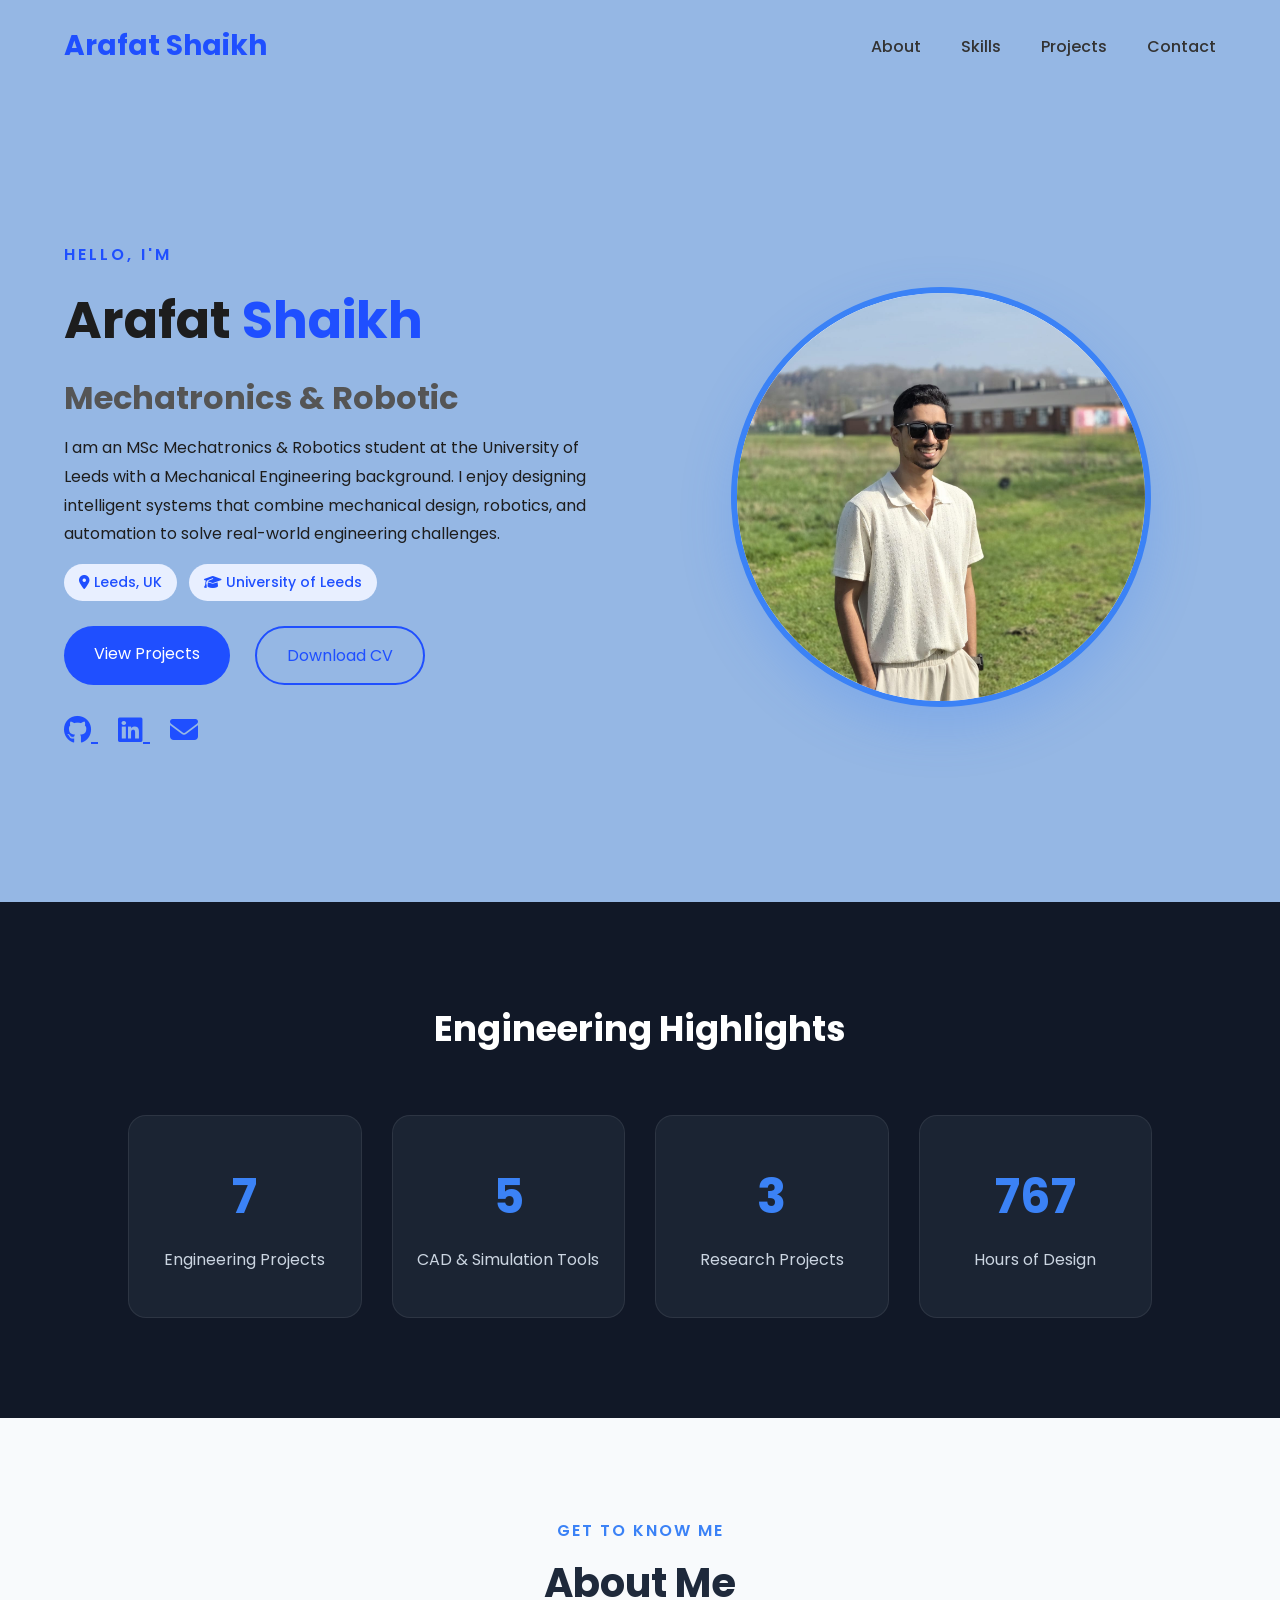
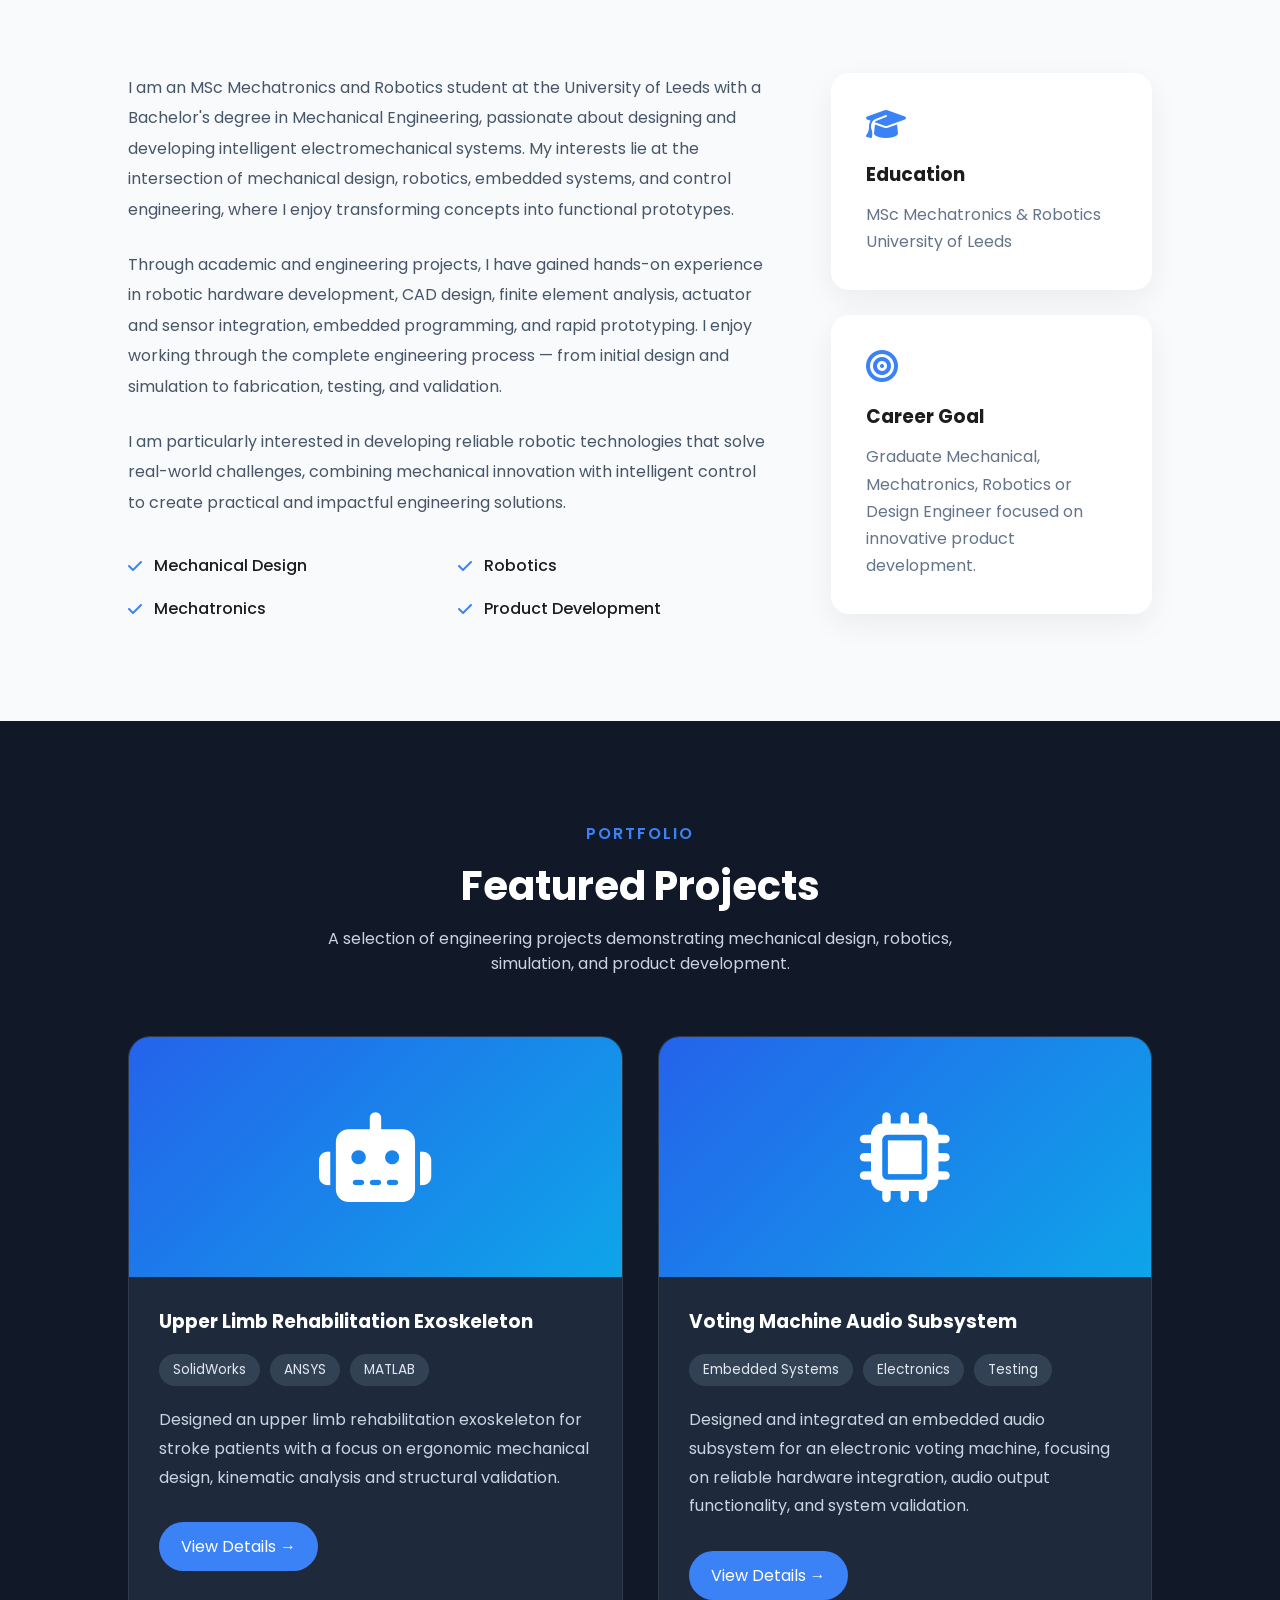
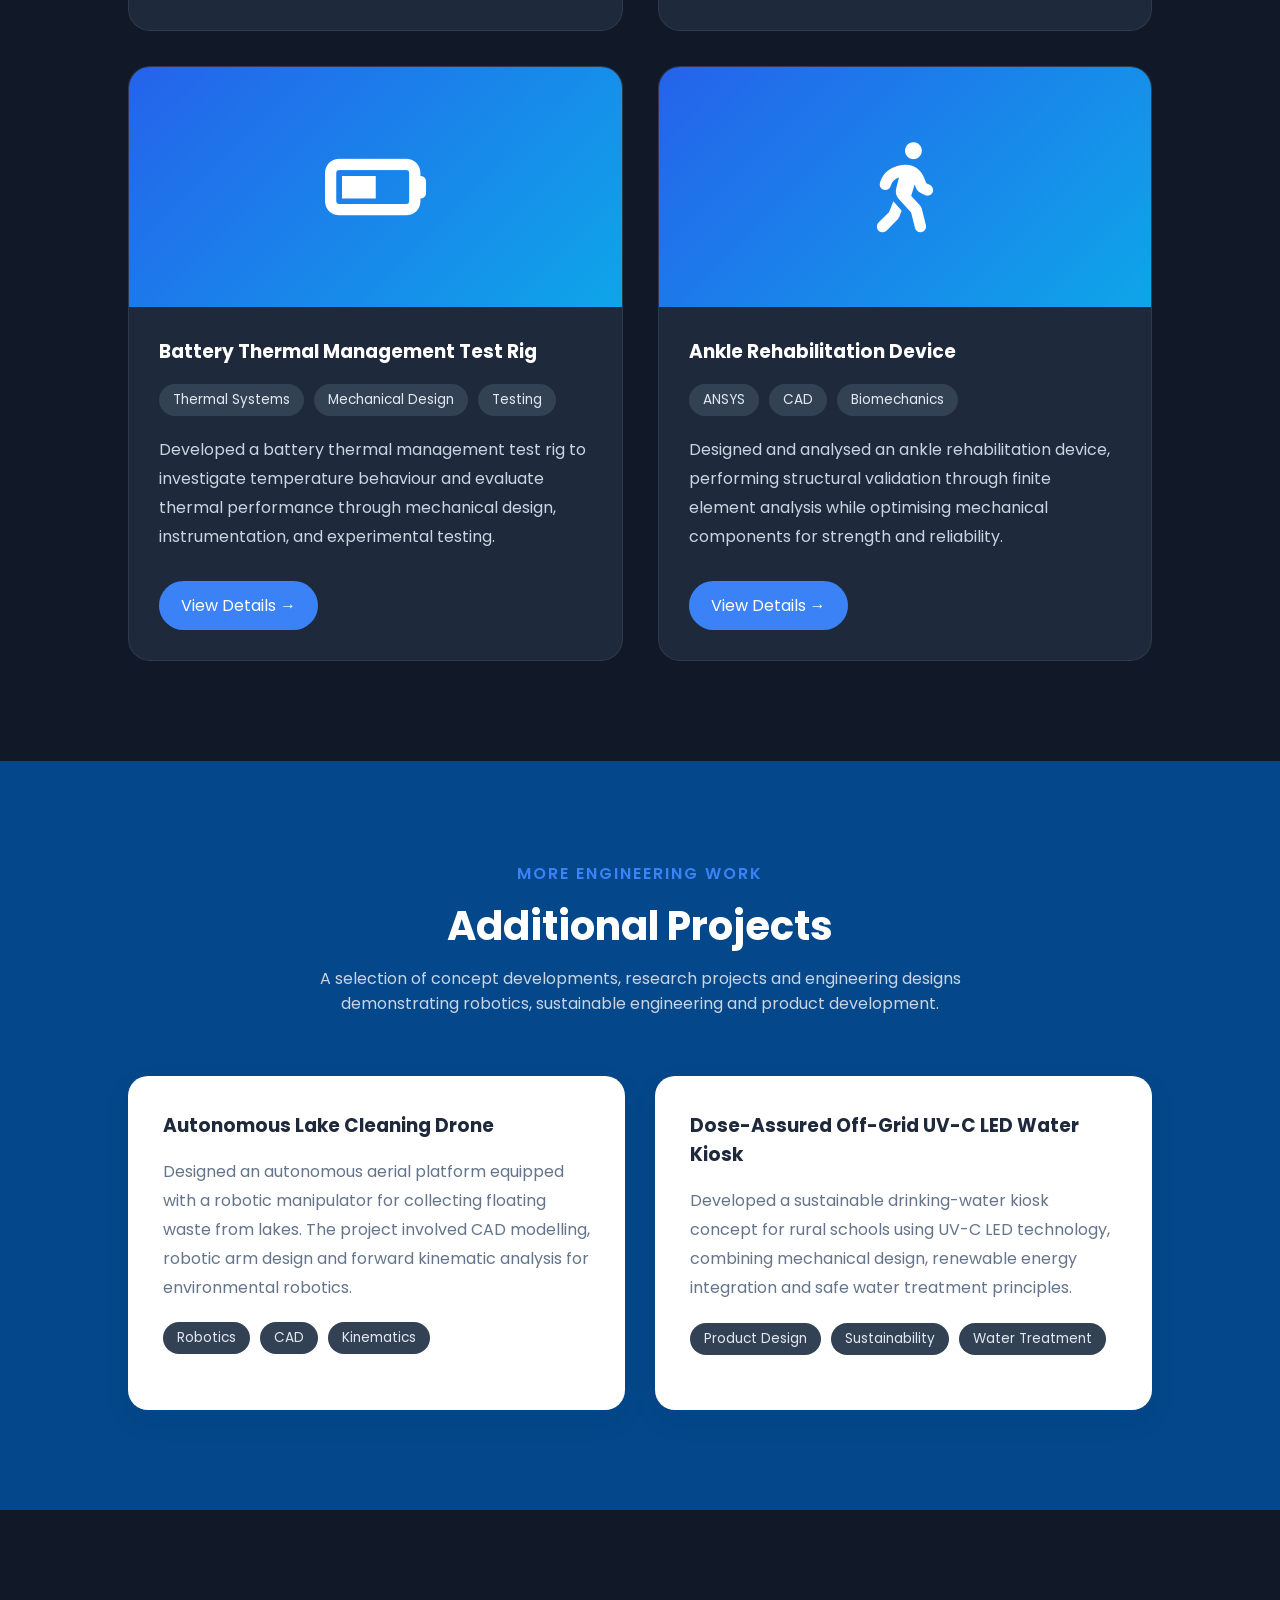
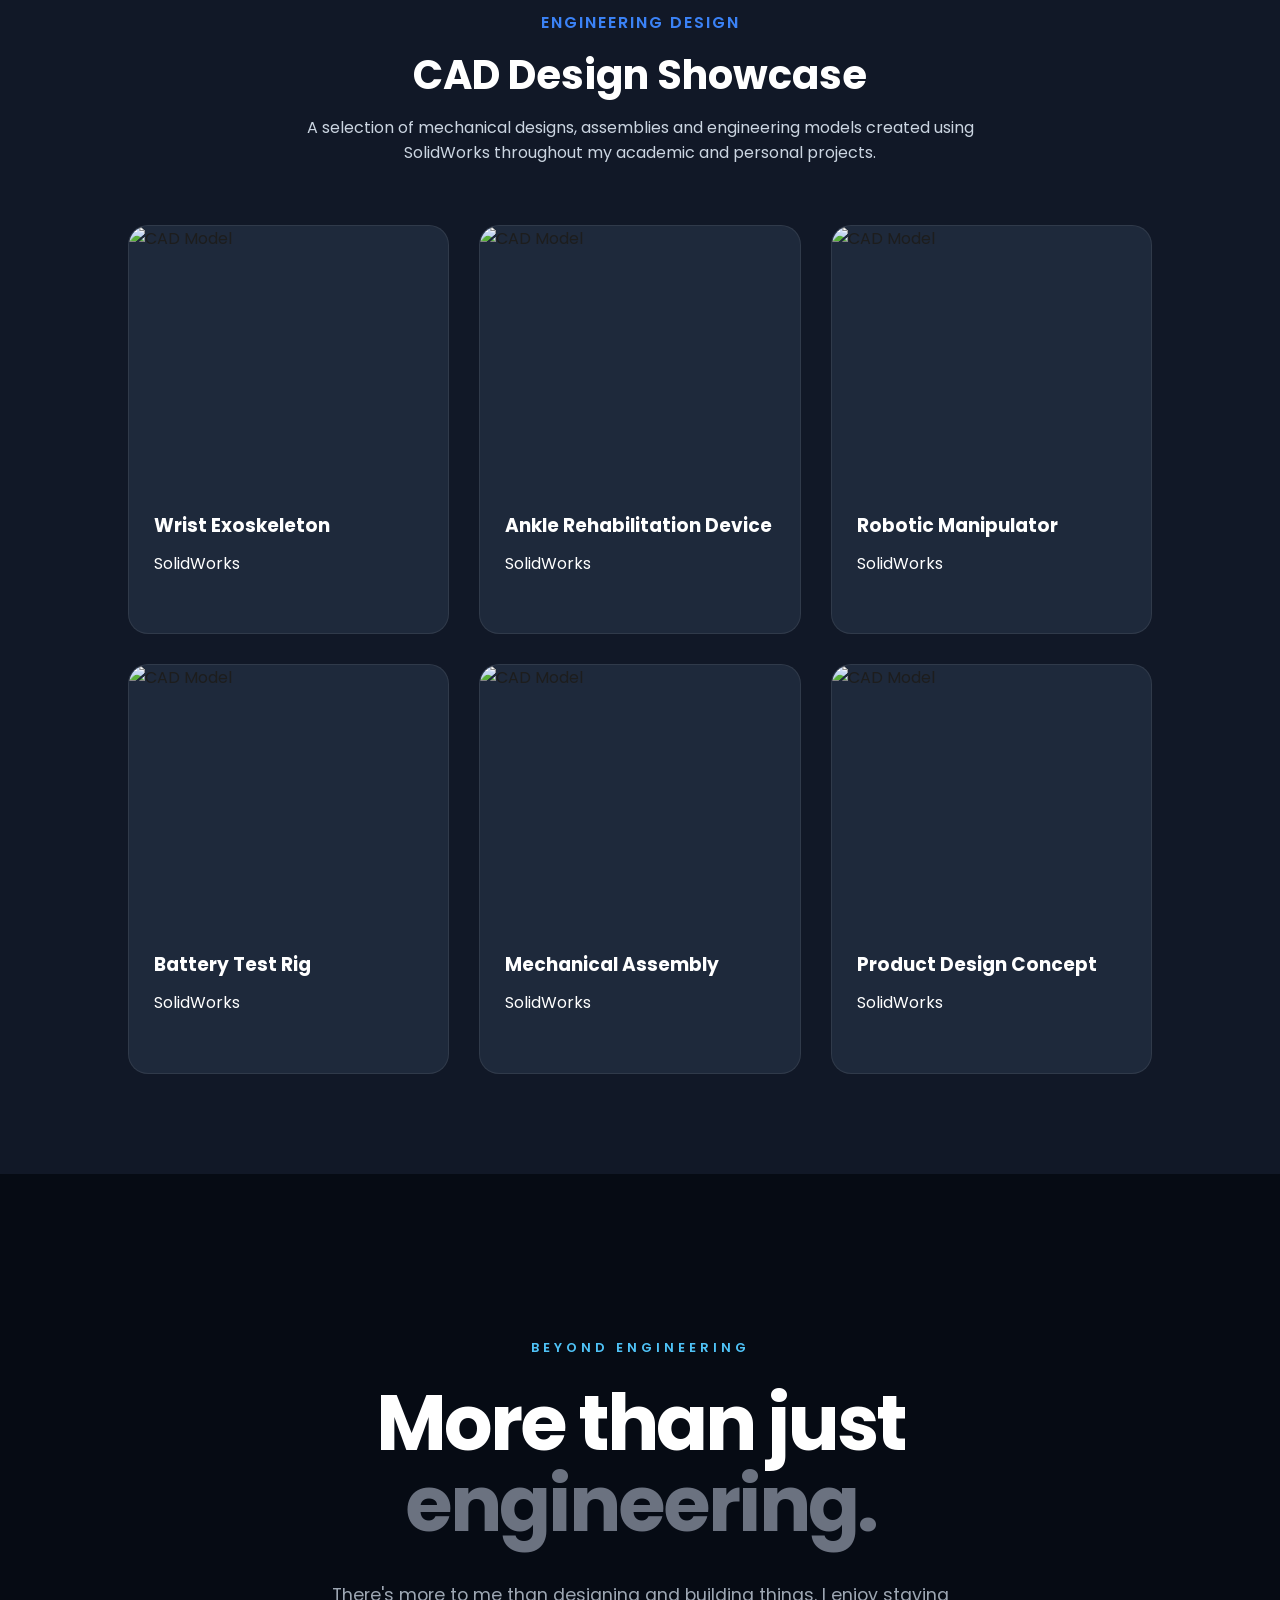
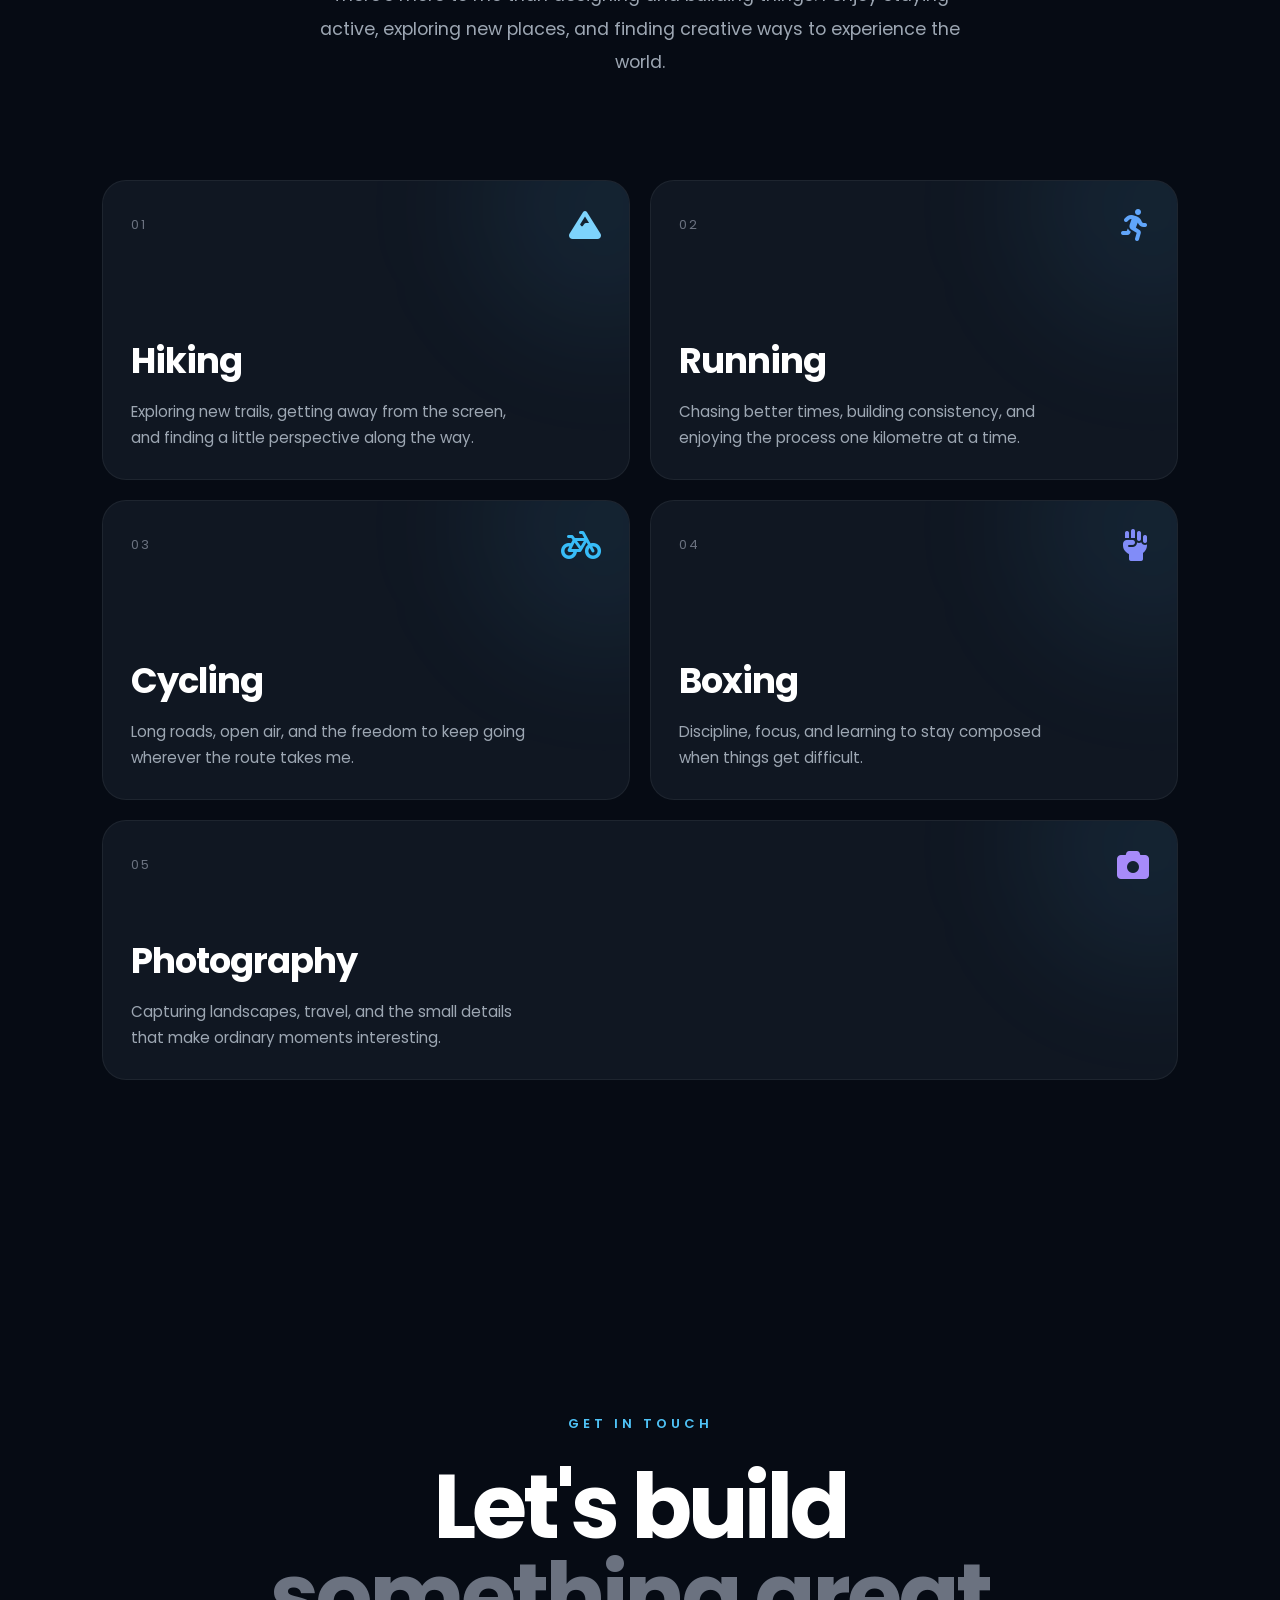
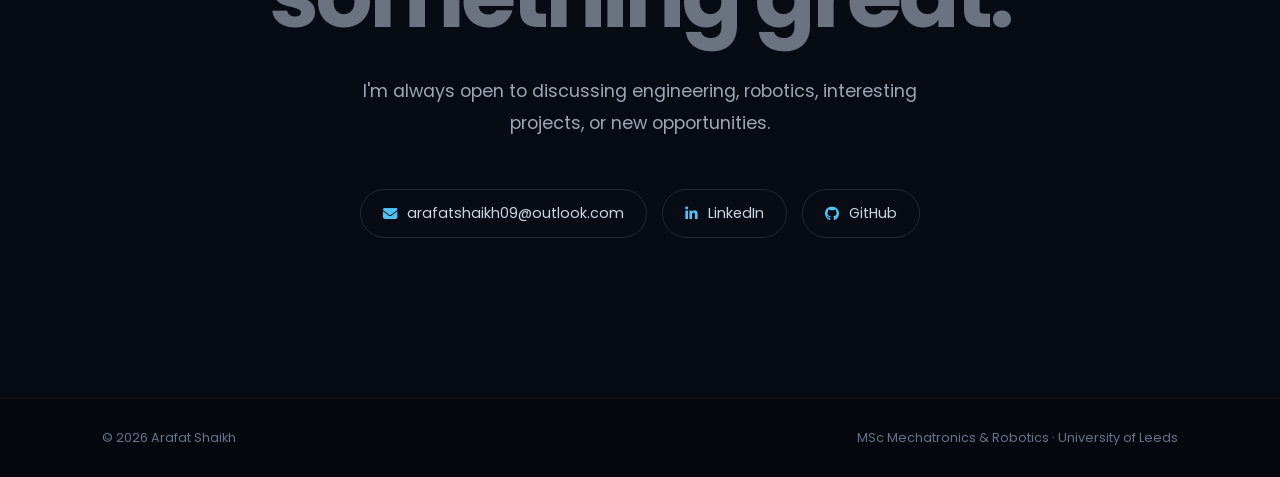
==== commit 6022f909: "all done, needs more detailing" ====
--- a/index.html
+++ b/index.html
@@ -603,129 +603,204 @@
 <section class="beyond" id="beyond">
 
     <div class="beyond-header">
-        <h2>Beyond Engineering</h2>
+
+        <span class="beyond-label">BEYOND ENGINEERING</span>
+
+        <h2>
+            More than just<br>
+            <span>engineering.</span>
+        </h2>
+
         <p>
-            Curiosity doesn't stop when I close my laptop.
-            Whether it's climbing mountains, running new routes,
-            riding through countryside roads, stepping into the boxing gym,
-            or capturing moments through photography—I enjoy pushing myself,
-            exploring new places, and staying creative.
-        </p>
-    </div>
-
-    <div class="life-card">
-
-        <div class="life-image">
-            <img src="../images/hiking.jpg" alt="Hiking">
-        </div>
-
-        <div class="life-text">
-            <span>01</span>
-            <h3>Hiking</h3>
-
-            <p>
-                Hiking gives me perspective. Every trail is a reminder that
-                progress comes one step at a time. It keeps me mentally clear,
-                physically active, and constantly curious about the world.
-            </p>
-
-        </div>
-
-    </div>
-
-
-    <div class="life-card reverse">
-
-        <div class="life-image">
-            <img src="../images/running.jpg" alt="Running">
-        </div>
-
-        <div class="life-text">
-
-            <span>02</span>
-
-            <h3>Running</h3>
-
-            <p>
-                Running has taught me discipline more than anything else.
-                It's where I challenge myself, improve consistency,
-                and enjoy the process as much as the finish line.
-            </p>
-
-        </div>
-
-    </div>
-
-
-    <div class="life-card">
-
-        <div class="life-image">
-            <img src="../images/cycling.jpg" alt="Cycling">
-        </div>
-
-        <div class="life-text">
-
-            <span>03</span>
-
-            <h3>Cycling</h3>
-
-            <p>
-                Long rides are my favourite way to disconnect from screens
-                and reconnect with nature. Every ride is an adventure,
-                whether through city streets or scenic countryside.
-            </p>
-
-        </div>
-
-    </div>
-
-
-    <div class="life-card reverse">
-
-        <div class="life-image">
-            <img src="../images/boxing.jpg" alt="Boxing">
-        </div>
-
-        <div class="life-text">
-
-            <span>04</span>
-
-            <h3>Boxing</h3>
-
-            <p>
-                Boxing teaches focus, resilience, and humility.
-                It demands discipline, sharpens my mind,
-                and constantly pushes me beyond my comfort zone.
-            </p>
-
-        </div>
-
-    </div>
-
-
-    <div class="life-card">
-
-        <div class="life-image">
-            <img src="../images/photography.jpg" alt="Photography">
-        </div>
-
-        <div class="life-text">
-
-            <span>05</span>
-
-            <h3>Photography</h3>
-
-            <p>
-                I enjoy capturing landscapes, travel, and everyday moments.
-                Photography helps me notice details and appreciate the beauty
-                in places that often go unnoticed.
-            </p>
+            There's more to me than designing and building things.
+            I enjoy staying active, exploring new places, and
+            finding creative ways to experience the world.
+        </p>
+
+    </div>
+
+
+    <div class="beyond-grid">
+
+        <!-- HIKING -->
+
+        <div class="beyond-card hiking">
+
+            <div class="card-top">
+                <span>01</span>
+
+                <i class="fas fa-mountain"></i>
+            </div>
+
+            <div class="card-content">
+
+                <h3>Hiking</h3>
+
+                <p>
+                    Exploring new trails, getting away from the screen,
+                    and finding a little perspective along the way.
+                </p>
+
+            </div>
+
+        </div>
+
+
+        <!-- RUNNING -->
+
+        <div class="beyond-card running">
+
+            <div class="card-top">
+                <span>02</span>
+
+                <i class="fas fa-person-running"></i>
+            </div>
+
+            <div class="card-content">
+
+                <h3>Running</h3>
+
+                <p>
+                    Chasing better times, building consistency,
+                    and enjoying the process one kilometre at a time.
+                </p>
+
+            </div>
+
+        </div>
+
+
+        <!-- CYCLING -->
+
+        <div class="beyond-card cycling">
+
+            <div class="card-top">
+                <span>03</span>
+
+                <i class="fas fa-bicycle"></i>
+            </div>
+
+            <div class="card-content">
+
+                <h3>Cycling</h3>
+
+                <p>
+                    Long roads, open air, and the freedom to keep
+                    going wherever the route takes me.
+                </p>
+
+            </div>
+
+        </div>
+
+
+        <!-- BOXING -->
+
+        <div class="beyond-card boxing">
+
+            <div class="card-top">
+                <span>04</span>
+
+                <i class="fas fa-hand-fist"></i>
+            </div>
+
+            <div class="card-content">
+
+                <h3>Boxing</h3>
+
+                <p>
+                    Discipline, focus, and learning to stay composed
+                    when things get difficult.
+                </p>
+
+            </div>
+
+        </div>
+
+
+        <!-- PHOTOGRAPHY -->
+
+        <div class="beyond-card photography">
+
+            <div class="card-top">
+                <span>05</span>
+
+                <i class="fas fa-camera"></i>
+            </div>
+
+            <div class="card-content">
+
+                <h3>Photography</h3>
+
+                <p>
+                    Capturing landscapes, travel, and the small details
+                    that make ordinary moments interesting.
+                </p>
+
+            </div>
 
         </div>
 
     </div>
 
 </section>
+<!-- ================= CONTACT ================= -->
+
+<section class="contact" id="contact">
+
+    <div class="contact-content">
+
+        <span class="contact-label">GET IN TOUCH</span>
+
+        <h2>
+            Let's build<br>
+            <span>something great.</span>
+        </h2>
+
+        <p>
+            I'm always open to discussing engineering, robotics,
+            interesting projects, or new opportunities.
+        </p>
+
+        <div class="contact-details">
+
+            <a href="mailto:arafatshaikh09@outlook.com">
+                <i class="fas fa-envelope"></i>
+                arafatshaikh09@outlook.com
+            </a>
+
+            <a href="https://www.linkedin.com/in/arafat-shaikh09/" target="_blank">
+                <i class="fab fa-linkedin-in"></i>
+                LinkedIn
+            </a>
+
+            <a href="https://github.com/arafatshaikh09" target="_blank">
+                <i class="fab fa-github"></i>
+                GitHub
+            </a>
+
+        </div>
+
+    </div>
+
+</section>
+
+
+<!-- ================= FOOTER ================= -->
+
+<footer class="footer">
+
+    <div class="footer-content">
+
+        <p>© 2026 Arafat Shaikh</p>
+
+        <p>
+            MSc Mechatronics & Robotics · University of Leeds
+        </p>
+
+    </div>
+
+</footer>
 
 <script src="js/script.js"></script>
 
--- a/css/style.css
+++ b/css/style.css
@@ -763,158 +763,557 @@
 }
 
 .cad-info p{
-/*==========================
-        Beyond Section
-===========================*/
+
+    color:white;
+
+    line-height:1.8;
+
+    margin-bottom:30px;
+
+}
+
+
+/* ================================
+        BEYOND ENGINEERING
+================================ */
 
 .beyond{
 
-    width:100%;
-    padding:140px 9%;
+    padding:160px 8%;
+
     background:#060b14;
 
-}
-
+    color:white;
+
+}
+
+
+/* HEADER */
 
 .beyond-header{
 
+    max-width:850px;
+
+    margin:0 auto 100px;
+
+    text-align:center;
+
+}
+
+
+.beyond-label{
+
+    display:inline-block;
+
+    margin-bottom:25px;
+
+    color:#4fc3f7;
+
+    font-size:13px;
+
+    font-weight:600;
+
+    letter-spacing:4px;
+
+}
+
+
+.beyond-header h2{
+
+    font-size:clamp(3rem,6vw,5.5rem);
+
+    line-height:1.05;
+
+    letter-spacing:-3px;
+
+    margin-bottom:35px;
+
+}
+
+
+.beyond-header h2 span{
+
+    color:#6b7280;
+
+}
+
+
+.beyond-header p{
+
+    max-width:650px;
+
+    margin:auto;
+
+    color:#9da7b3;
+
+    font-size:1.1rem;
+
+    line-height:1.9;
+
+}
+
+
+/* ================================
+        CARD GRID
+================================ */
+
+.beyond-grid{
+
+    max-width:1100px;
+    margin:auto;
+
+    display:grid;
+    grid-template-columns:repeat(2,1fr);
+
+    gap:20px;
+
+}
+
+/* CARD */
+
+.beyond-card{
+
+    min-height:300px;
+
+    padding:28px;
+
+    border-radius:24px;
+
+    background:#101722;
+
+    border:1px solid rgba(255,255,255,.06);
+
+    display:flex;
+    flex-direction:column;
+    justify-content:space-between;
+
+    overflow:hidden;
+    position:relative;
+
+    transition:
+        transform .4s ease,
+        border-color .4s ease,
+        background .4s ease;
+
+}
+
+
+/* subtle glow */
+
+.beyond-card::before{
+
+    content:"";
+
+    position:absolute;
+
+    width:250px;
+
+    height:250px;
+
+    border-radius:50%;
+
+    background:rgba(79,195,247,.08);
+
+    filter:blur(60px);
+
+    top:-100px;
+
+    right:-100px;
+
+    transition:.5s;
+
+}
+
+
+.beyond-card:hover{
+
+    transform:translateY(-8px);
+
+    border-color:rgba(79,195,247,.25);
+
+    background:#131d2a;
+
+}
+
+
+.beyond-card:hover::before{
+
+    transform:scale(1.5);
+
+}
+
+
+/* CARD TOP */
+
+.card-top{
+
+    display:flex;
+
+    justify-content:space-between;
+
+    align-items:center;
+
+    position:relative;
+
+    z-index:2;
+
+}
+
+
+.card-top span{
+
+    color:#6b7280;
+
+    font-size:13px;
+
+    letter-spacing:2px;
+
+}
+
+
+.card-top i{
+
+    font-size:32px;
+    color:#4fc3f7;
+
+}
+
+
+.card-content h3{
+
+    font-size:2.2rem;
+
+    margin-bottom:12px;
+
+    letter-spacing:-1px;
+
+}
+
+
+.card-content p{
+
+    max-width:400px;
+
+    color:#9da7b3;
+
+    font-size:.95rem;
+
+    line-height:1.7;
+
+}
+
+
+/* ================================
+        DIFFERENT CARD ACCENTS
+================================ */
+
+.hiking .card-top i{
+
+    color:#7dd3fc;
+
+}
+
+
+.running .card-top i{
+
+    color:#60a5fa;
+
+}
+
+
+.cycling .card-top i{
+
+    color:#38bdf8;
+
+}
+
+
+.boxing .card-top i{
+
+    color:#818cf8;
+
+}
+
+
+.photography .card-top i{
+
+    color:#a78bfa;
+
+}
+
+
+/* ================================
+        PHOTOGRAPHY WIDE CARD
+================================ */
+
+.photography{
+
+    grid-column:span 2;
+
+    min-height:260px;
+
+}
+
+/* ================================
+        MOBILE
+================================ */
+
+@media(max-width:900px){
+
+    .beyond{
+
+        padding:110px 6%;
+
+    }
+
+
+    .beyond-header{
+
+        margin-bottom:60px;
+
+    }
+
+
+    .beyond-header h2{
+
+        letter-spacing:-2px;
+
+    }
+
+
+    .beyond-grid{
+
+        grid-template-columns:1fr;
+
+    }
+
+
+    .photography{
+
+        grid-column:span 1;
+
+    }
+
+
+    .beyond-card{
+
+        min-height:350px;
+
+    }
+
+}
+
+/* ================================
+        CONTACT
+================================ */
+
+.contact{
+
+    padding:170px 8% 160px;
+
+    background:#060b14;
+
+    color:white;
+
+    text-align:center;
+
+}
+
+
+.contact-content{
+
     max-width:900px;
-    margin:0 auto 120px;
-    text-align:center;
-
-}
-
-.beyond-header h2{
-
-    font-size:4rem;
-    margin-bottom:30px;
-    font-weight:700;
-
-}
-
-.beyond-header p{
-
-    font-size:1.2rem;
+
+    margin:auto;
+
+}
+
+
+.contact-label{
+
+    display:inline-block;
+
+    margin-bottom:28px;
+
+    color:#4fc3f7;
+
+    font-size:13px;
+
+    font-weight:600;
+
+    letter-spacing:4px;
+
+}
+
+
+.contact h2{
+
+    font-size:clamp(3.5rem,7vw,6rem);
+
+    line-height:1;
+
+    letter-spacing:-4px;
+
+    margin-bottom:35px;
+
+}
+
+
+.contact h2 span{
+
+    color:#6b7280;
+
+}
+
+
+.contact p{
+
+    max-width:600px;
+
+    margin:0 auto;
+
     color:#9da7b3;
-    line-height:1.9;
-
-}
-
-
-
-/* Card */
-
-.life-card{
+
+    font-size:1.1rem;
+
+    line-height:1.8;
+
+}
+
+
+.contact-details{
 
     display:flex;
+
+    justify-content:center;
+
+    flex-wrap:wrap;
+
+    gap:15px;
+
+    margin-top:50px;
+
+}
+
+
+.contact-details a{
+
+    display:flex;
+
     align-items:center;
-    gap:90px;
-
-    margin-bottom:160px;
-
-}
-
-
-.life-card.reverse{
-
-    flex-direction:row-reverse;
-
-}
-
-
-.life-image{
-
-    flex:1;
-
-}
-
-.life-image img{
-
-    width:100%;
-    border-radius:28px;
-
-    display:block;
-
-    transition:.45s;
-
-}
-
-
-.life-image img:hover{
-
-    transform:scale(1.03);
-
-}
-
-
-.life-text{
-
-    flex:1;
-
-}
-
-
-.life-text span{
+
+    gap:10px;
+
+    padding:13px 22px;
+
+    border:1px solid rgba(255,255,255,.12);
+
+    border-radius:30px;
+
+    color:#cbd5e1;
+
+    text-decoration:none;
+
+    font-size:.9rem;
+
+    transition:.3s;
+
+}
+
+
+.contact-details a:hover{
+
+    color:white;
+
+    border-color:#4fc3f7;
+
+    transform:translateY(-3px);
+
+}
+
+
+.contact-details i{
 
     color:#4fc3f7;
-    font-size:1rem;
-    letter-spacing:3px;
-
-}
-
-
-.life-text h3{
-
-    font-size:3rem;
-    margin:15px 0 25px;
-
-}
-
-
-.life-text p{
-
-    color:#a8b0bb;
-    line-height:2;
-    font-size:1.05rem;
-    max-width:500px;
-
-}
-
-
-
-/* Responsive */
-
-@media(max-width:900px){
-
-.life-card,
-.life-card.reverse{
-
-    flex-direction:column;
-
-}
-
-.life-text{
-
-    text-align:center;
-
-}
-
-.life-text p{
-
-    max-width:100%;
-
-}
-
-.beyond-header h2{
-
-    font-size:3rem;
-
-}
-
-.life-text h3{
-
-    font-size:2.3rem;
-
-}
+
+}
+
+/* ================================
+        FOOTER
+================================ */
+
+.footer{
+
+    padding:30px 8%;
+
+    background:#04070d;
+
+    border-top:1px solid rgba(255,255,255,.06);
+
+}
+
+
+.footer-content{
+
+    max-width:1200px;
+
+    margin:auto;
+
+    display:flex;
+
+    justify-content:space-between;
+
+    align-items:center;
+
+}
+
+
+.footer p{
+
+    color:#64748b;
+
+    font-size:.8rem;
+
+}
+
+
+/* ================================
+        MOBILE
+================================ */
+
+@media(max-width:700px){
+
+    .contact{
+
+        padding:120px 6% 110px;
+
+    }
+
+
+    .contact h2{
+
+        font-size:3.5rem;
+
+        letter-spacing:-2px;
+
+    }
+
+
+    .contact p{
+
+        font-size:1rem;
+
+    }
+
+
+    .footer-content{
+
+        flex-direction:column;
+
+        gap:10px;
+
+        text-align:center;
+
+    }
 
 }
